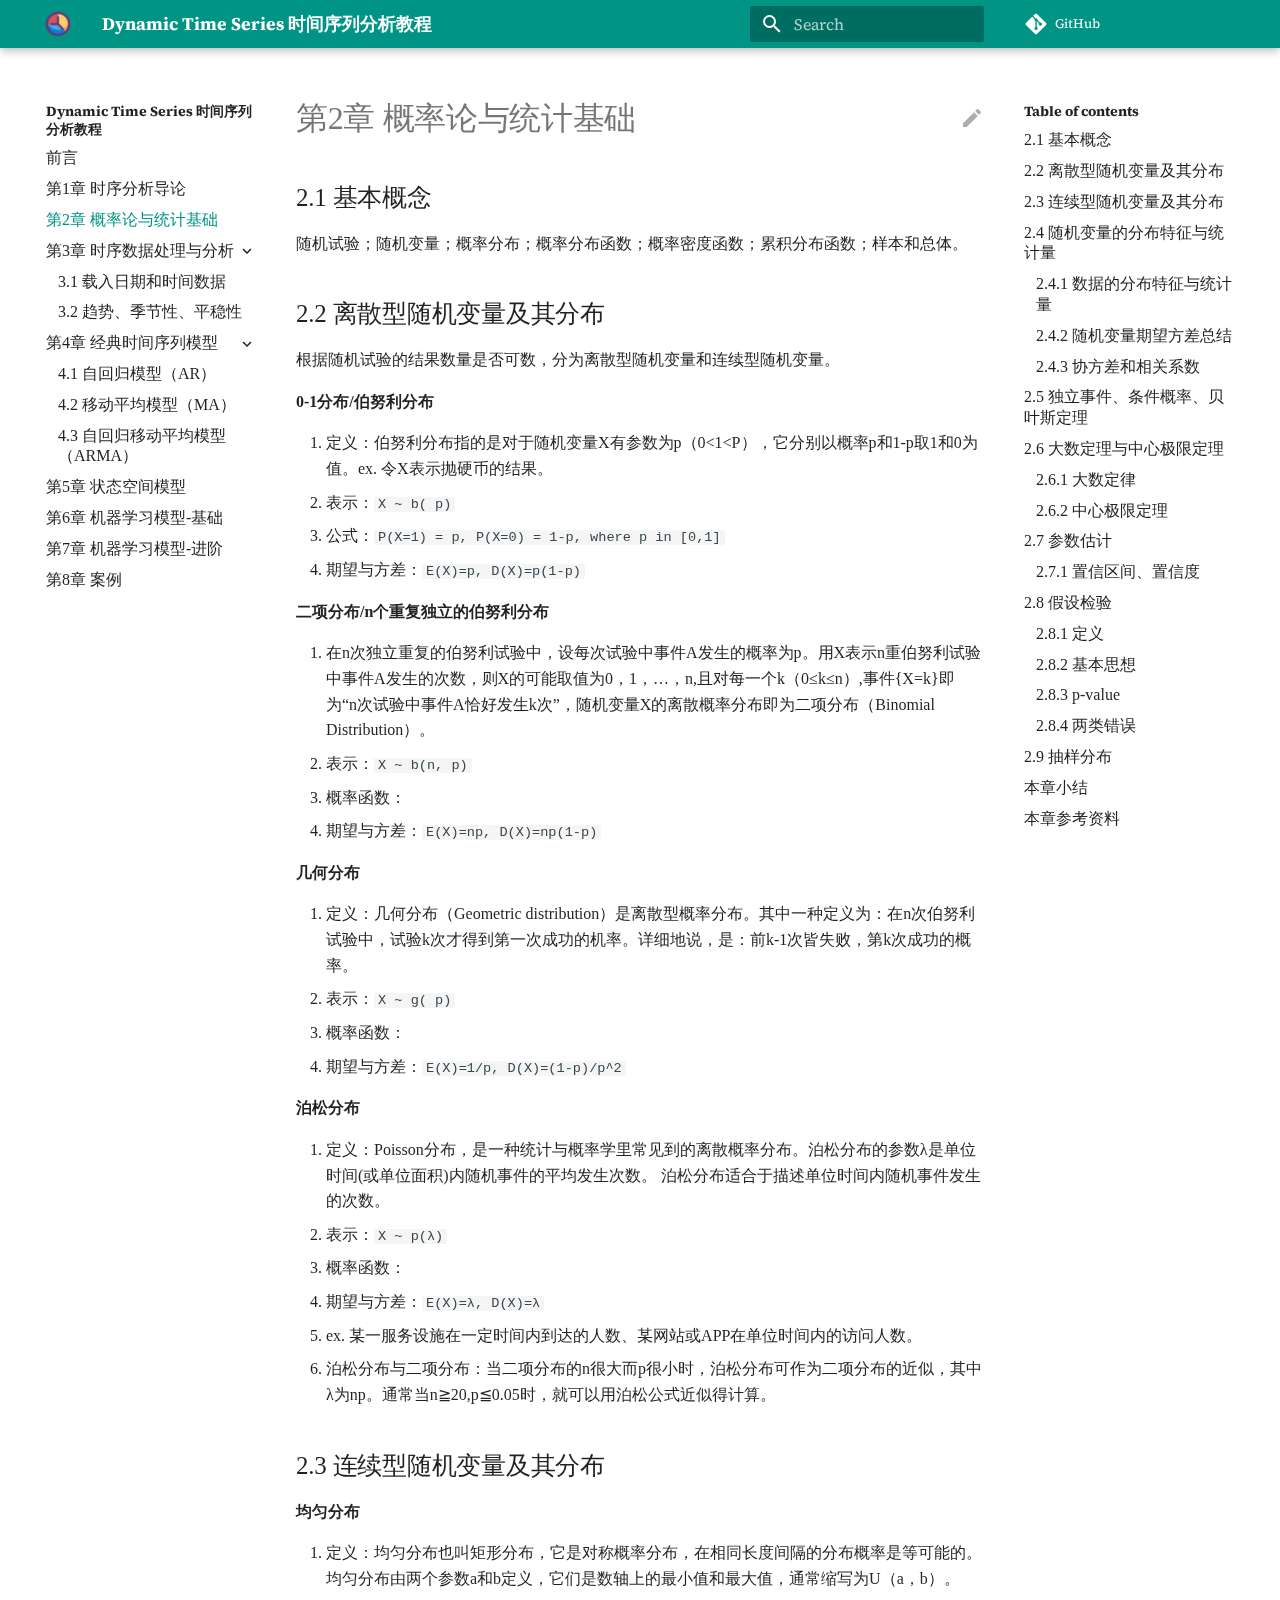
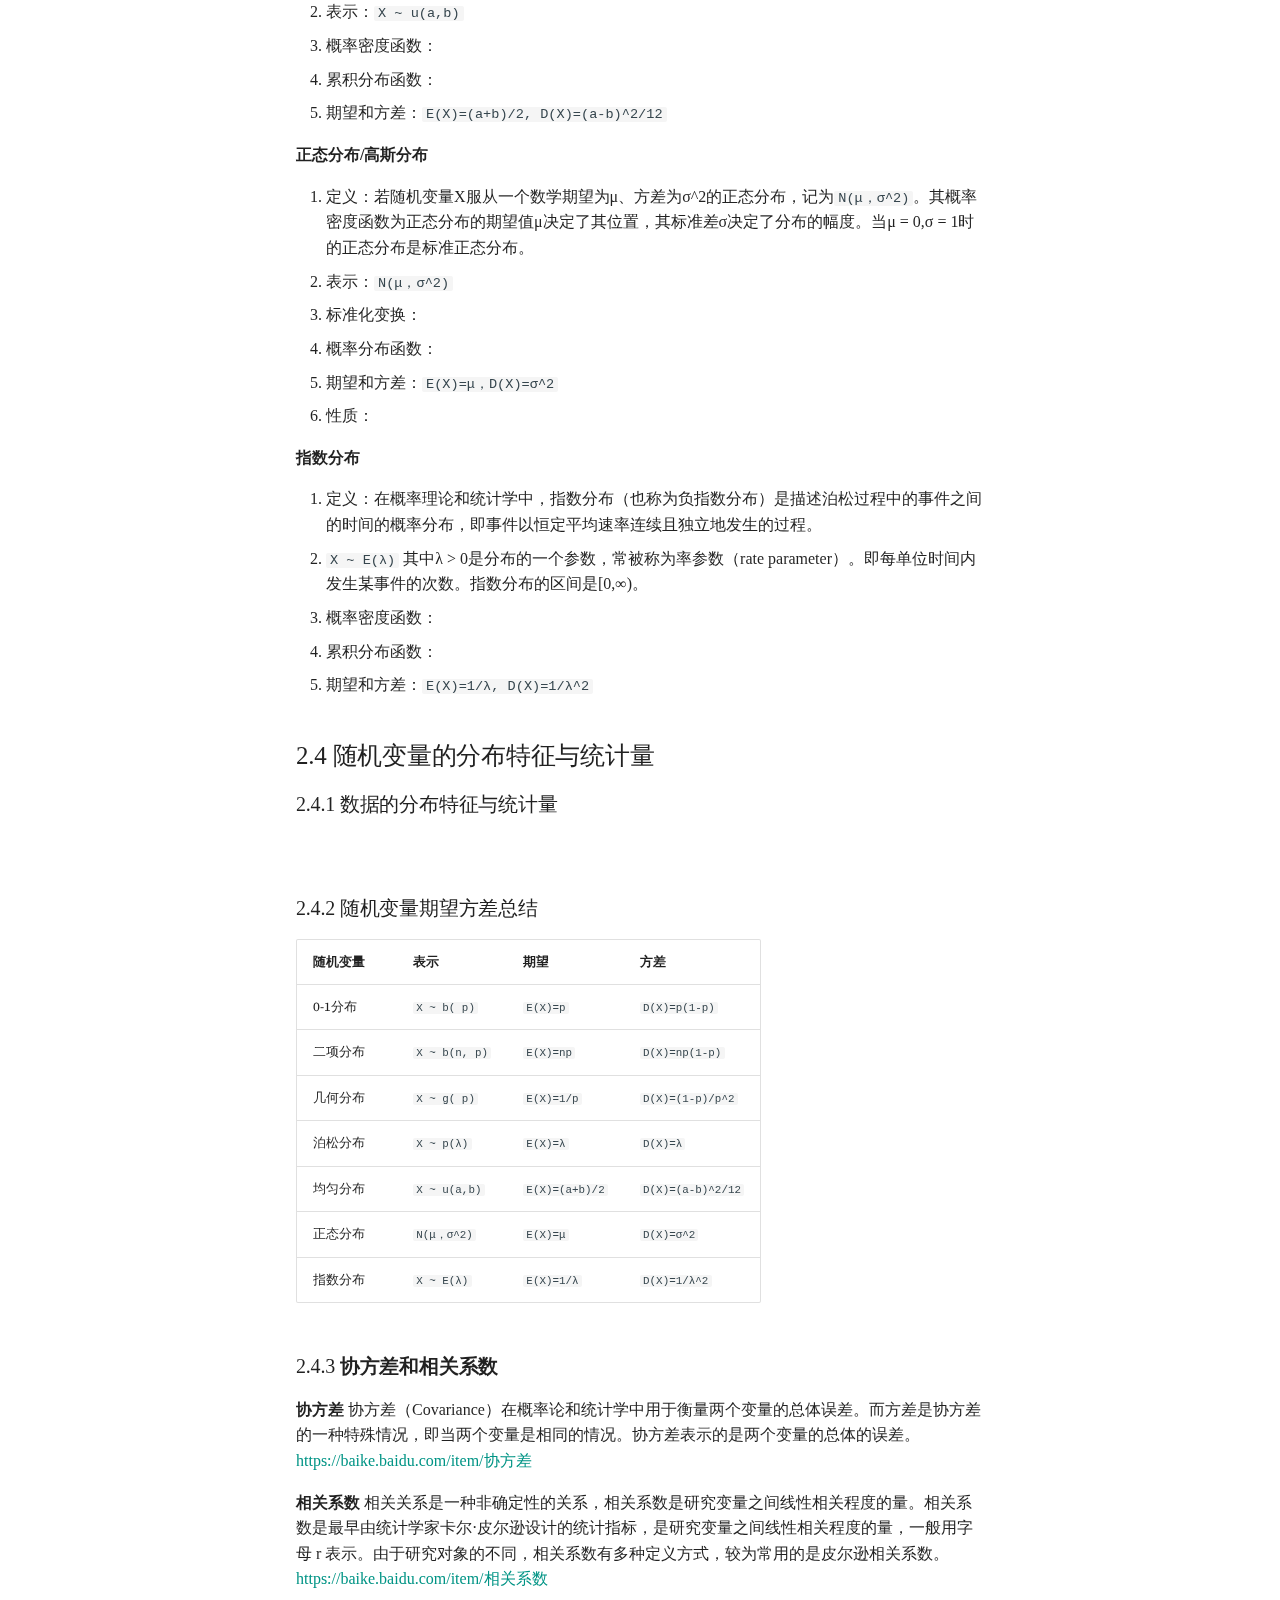
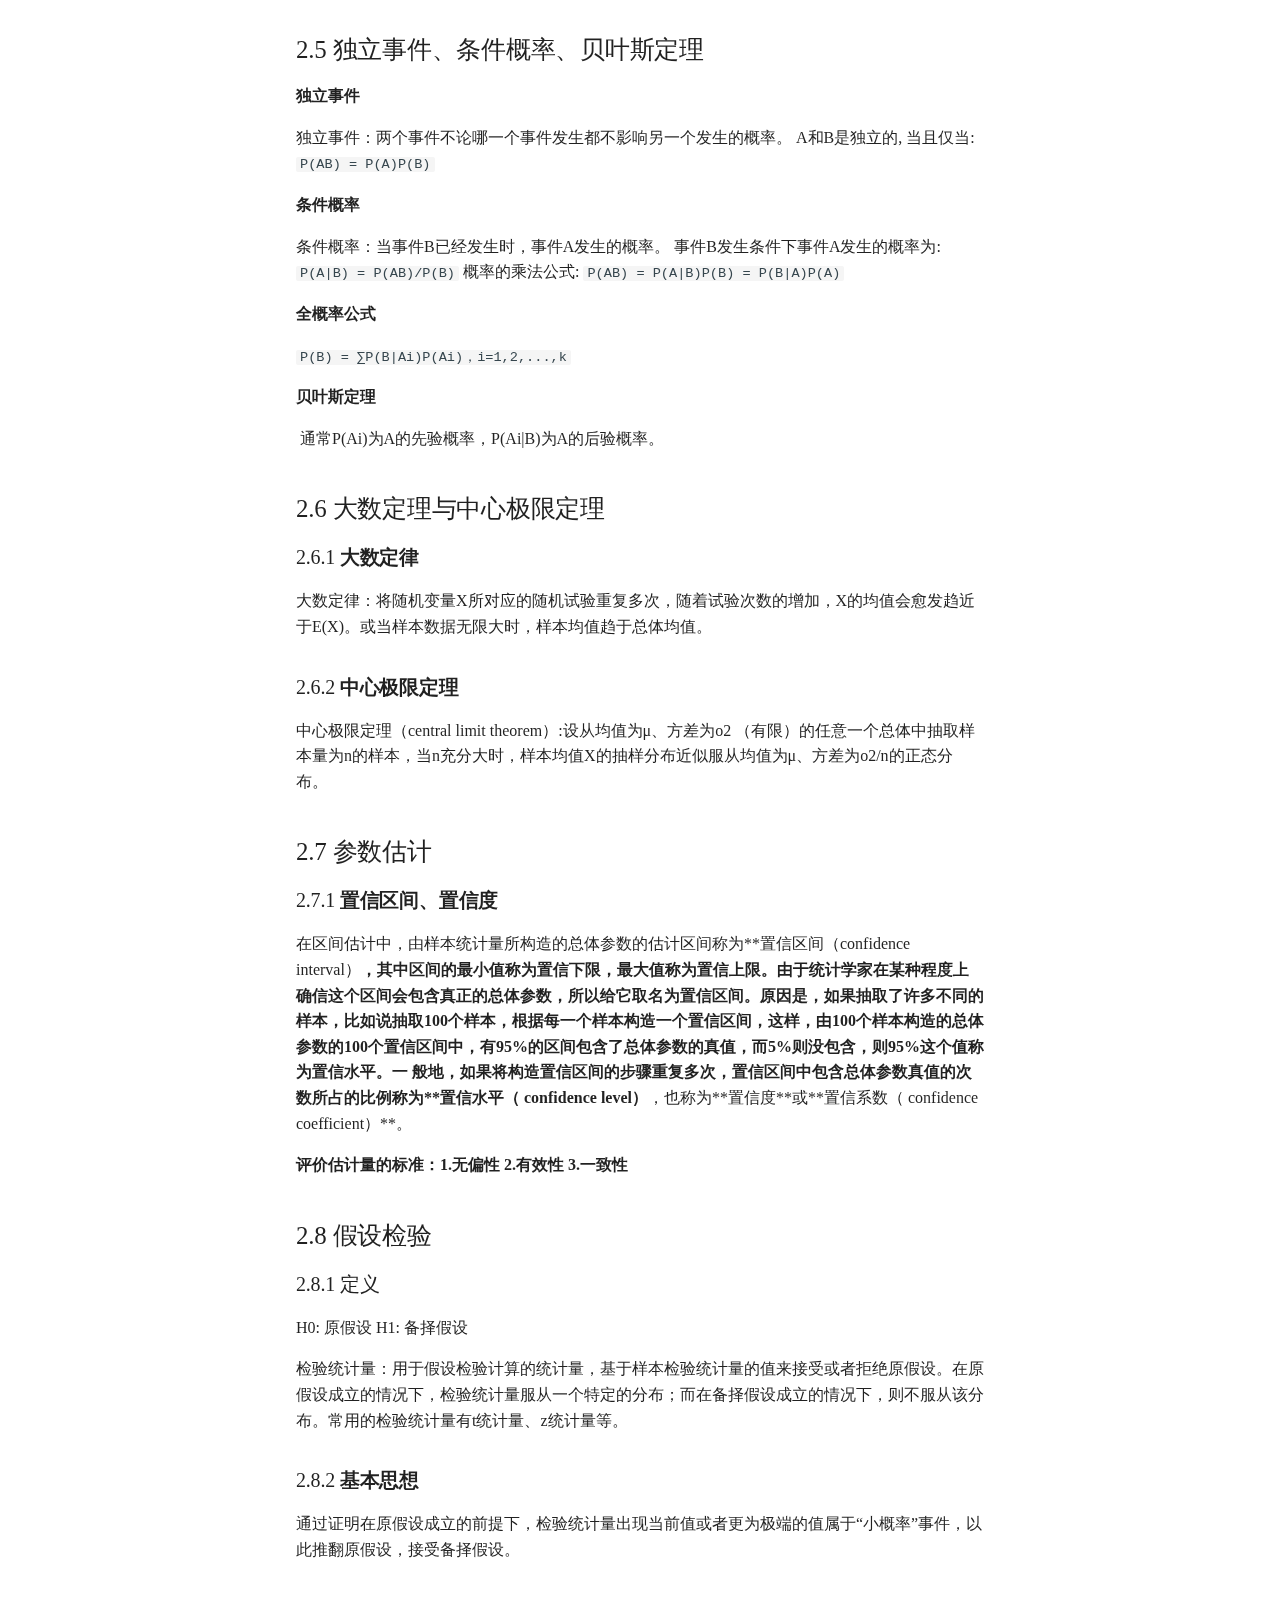
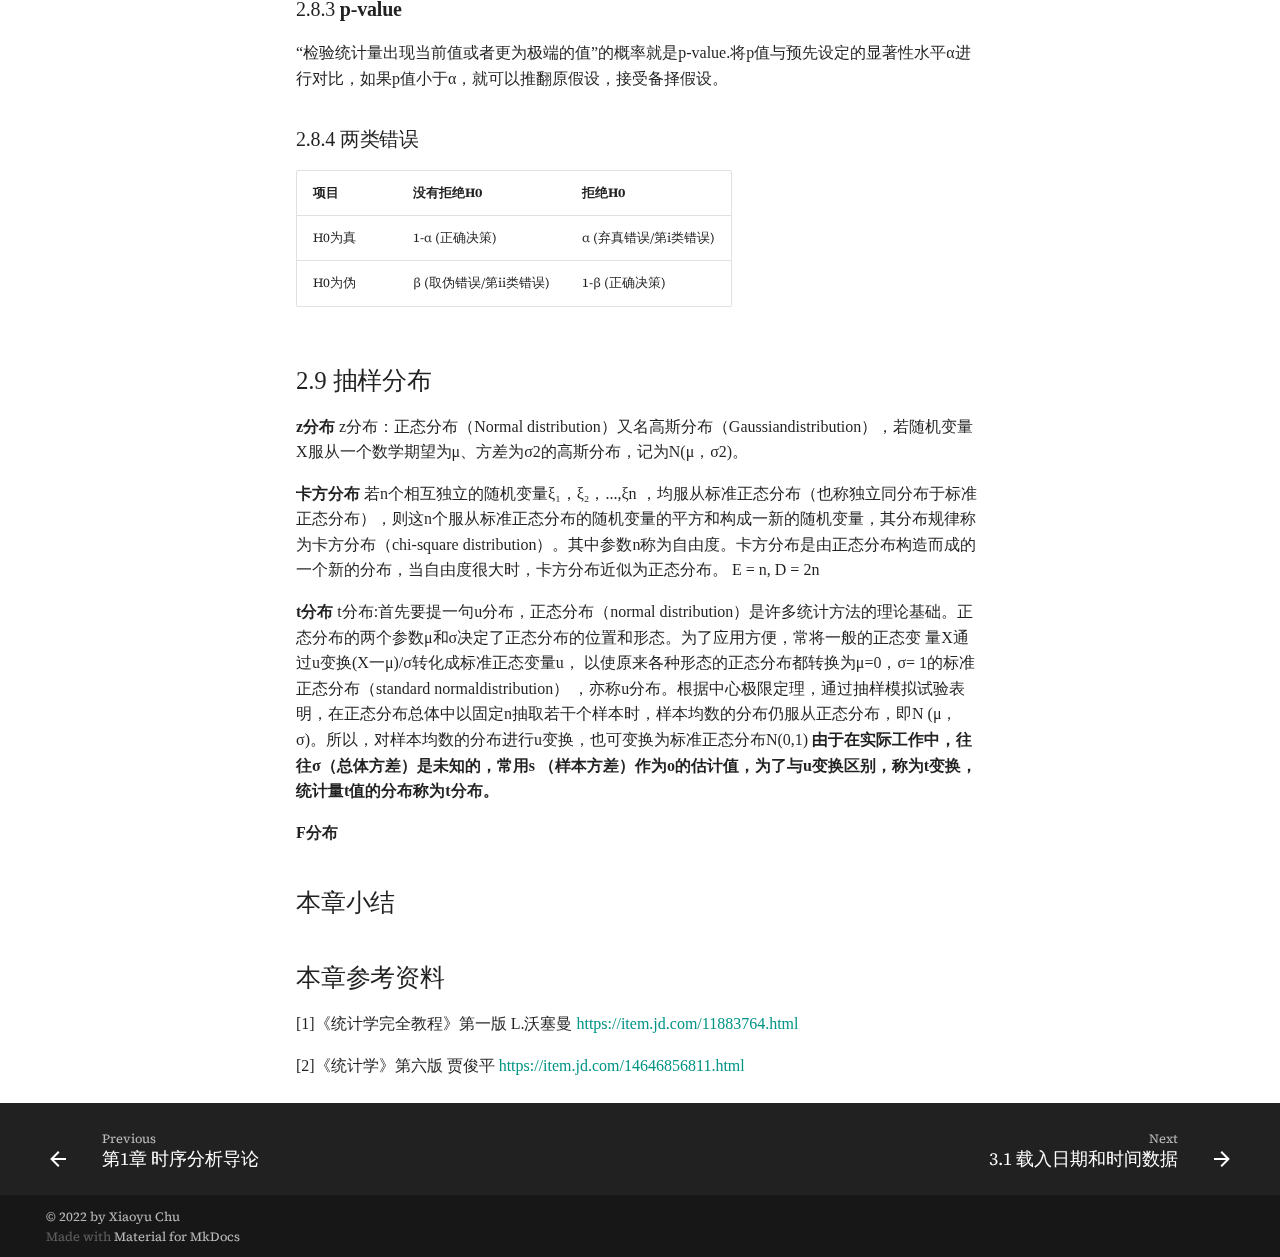
==== chap02-statistics/index.html @ 2f988dc5 "Deployed  with MkDocs version: 1.2.3" ====
<!doctype html>
<html lang="en" class="no-js">
  <head>
    
      <meta charset="utf-8">
      <meta name="viewport" content="width=device-width,initial-scale=1">
      
      
      
      <link rel="icon" href="../image/logo.png">
      <meta name="generator" content="mkdocs-1.2.3, mkdocs-material-8.1.6">
    
    
      
        <title>第2章 概率论与统计基础 - Dynamic Time Series 时间序列分析教程</title>
      
    
    
      <link rel="stylesheet" href="../assets/stylesheets/main.cd566b2a.min.css">
      
        
        <link rel="stylesheet" href="../assets/stylesheets/palette.e6a45f82.min.css">
        
          
          
          <meta name="theme-color" content="#009485">
        
      
    
    
    
      
        
        <link rel="preconnect" href="https://fonts.gstatic.com" crossorigin>
        <link rel="stylesheet" href="https://fonts.googleapis.com/css?family=Source+Serif+Pro:300,400,400i,700%7C&display=fallback">
        <style>:root{--md-text-font:"Source Serif Pro";--md-code-font:""}</style>
      
    
    
      <link rel="stylesheet" href="../css/extra.css">
    
    <script>__md_scope=new URL("..",location),__md_get=(e,_=localStorage,t=__md_scope)=>JSON.parse(_.getItem(t.pathname+"."+e)),__md_set=(e,_,t=localStorage,a=__md_scope)=>{try{t.setItem(a.pathname+"."+e,JSON.stringify(_))}catch(e){}}</script>
    
      

    
    
  </head>
  
  
    
    
    
    
    
    <body dir="ltr" data-md-color-scheme="" data-md-color-primary="teal" data-md-color-accent="teal">
  
    
    
    <input class="md-toggle" data-md-toggle="drawer" type="checkbox" id="__drawer" autocomplete="off">
    <input class="md-toggle" data-md-toggle="search" type="checkbox" id="__search" autocomplete="off">
    <label class="md-overlay" for="__drawer"></label>
    <div data-md-component="skip">
      
        
        <a href="#2" class="md-skip">
          Skip to content
        </a>
      
    </div>
    <div data-md-component="announce">
      
    </div>
    
    
      

<header class="md-header" data-md-component="header">
  <nav class="md-header__inner md-grid" aria-label="Header">
    <a href=".." title="Dynamic Time Series 时间序列分析教程" class="md-header__button md-logo" aria-label="Dynamic Time Series 时间序列分析教程" data-md-component="logo">
      
  <img src="../image/logo.png" alt="logo">

    </a>
    <label class="md-header__button md-icon" for="__drawer">
      <svg xmlns="http://www.w3.org/2000/svg" viewBox="0 0 24 24"><path d="M3 6h18v2H3V6m0 5h18v2H3v-2m0 5h18v2H3v-2z"/></svg>
    </label>
    <div class="md-header__title" data-md-component="header-title">
      <div class="md-header__ellipsis">
        <div class="md-header__topic">
          <span class="md-ellipsis">
            Dynamic Time Series 时间序列分析教程
          </span>
        </div>
        <div class="md-header__topic" data-md-component="header-topic">
          <span class="md-ellipsis">
            
              第2章 概率论与统计基础
            
          </span>
        </div>
      </div>
    </div>
    
    
    
      <label class="md-header__button md-icon" for="__search">
        <svg xmlns="http://www.w3.org/2000/svg" viewBox="0 0 24 24"><path d="M9.5 3A6.5 6.5 0 0 1 16 9.5c0 1.61-.59 3.09-1.56 4.23l.27.27h.79l5 5-1.5 1.5-5-5v-.79l-.27-.27A6.516 6.516 0 0 1 9.5 16 6.5 6.5 0 0 1 3 9.5 6.5 6.5 0 0 1 9.5 3m0 2C7 5 5 7 5 9.5S7 14 9.5 14 14 12 14 9.5 12 5 9.5 5z"/></svg>
      </label>
      <div class="md-search" data-md-component="search" role="dialog">
  <label class="md-search__overlay" for="__search"></label>
  <div class="md-search__inner" role="search">
    <form class="md-search__form" name="search">
      <input type="text" class="md-search__input" name="query" aria-label="Search" placeholder="Search" autocapitalize="off" autocorrect="off" autocomplete="off" spellcheck="false" data-md-component="search-query" required>
      <label class="md-search__icon md-icon" for="__search">
        <svg xmlns="http://www.w3.org/2000/svg" viewBox="0 0 24 24"><path d="M9.5 3A6.5 6.5 0 0 1 16 9.5c0 1.61-.59 3.09-1.56 4.23l.27.27h.79l5 5-1.5 1.5-5-5v-.79l-.27-.27A6.516 6.516 0 0 1 9.5 16 6.5 6.5 0 0 1 3 9.5 6.5 6.5 0 0 1 9.5 3m0 2C7 5 5 7 5 9.5S7 14 9.5 14 14 12 14 9.5 12 5 9.5 5z"/></svg>
        <svg xmlns="http://www.w3.org/2000/svg" viewBox="0 0 24 24"><path d="M20 11v2H8l5.5 5.5-1.42 1.42L4.16 12l7.92-7.92L13.5 5.5 8 11h12z"/></svg>
      </label>
      <nav class="md-search__options" aria-label="Search">
        
        <button type="reset" class="md-search__icon md-icon" aria-label="Clear" tabindex="-1">
          <svg xmlns="http://www.w3.org/2000/svg" viewBox="0 0 24 24"><path d="M19 6.41 17.59 5 12 10.59 6.41 5 5 6.41 10.59 12 5 17.59 6.41 19 12 13.41 17.59 19 19 17.59 13.41 12 19 6.41z"/></svg>
        </button>
      </nav>
      
    </form>
    <div class="md-search__output">
      <div class="md-search__scrollwrap" data-md-scrollfix>
        <div class="md-search-result" data-md-component="search-result">
          <div class="md-search-result__meta">
            Initializing search
          </div>
          <ol class="md-search-result__list"></ol>
        </div>
      </div>
    </div>
  </div>
</div>
    
    
      <div class="md-header__source">
        <a href="https://github.com/chuxiaoyu/dynamic-time-series/" title="Go to repository" class="md-source" data-md-component="source">
  <div class="md-source__icon md-icon">
    
    <svg xmlns="http://www.w3.org/2000/svg" viewBox="0 0 448 512"><path d="M439.55 236.05 244 40.45a28.87 28.87 0 0 0-40.81 0l-40.66 40.63 51.52 51.52c27.06-9.14 52.68 16.77 43.39 43.68l49.66 49.66c34.23-11.8 61.18 31 35.47 56.69-26.49 26.49-70.21-2.87-56-37.34L240.22 199v121.85c25.3 12.54 22.26 41.85 9.08 55a34.34 34.34 0 0 1-48.55 0c-17.57-17.6-11.07-46.91 11.25-56v-123c-20.8-8.51-24.6-30.74-18.64-45L142.57 101 8.45 235.14a28.86 28.86 0 0 0 0 40.81l195.61 195.6a28.86 28.86 0 0 0 40.8 0l194.69-194.69a28.86 28.86 0 0 0 0-40.81z"/></svg>
  </div>
  <div class="md-source__repository">
    GitHub
  </div>
</a>
      </div>
    
  </nav>
  
</header>
    
    <div class="md-container" data-md-component="container">
      
      
        
          
        
      
      <main class="md-main" data-md-component="main">
        <div class="md-main__inner md-grid">
          
            
              
              <div class="md-sidebar md-sidebar--primary" data-md-component="sidebar" data-md-type="navigation" >
                <div class="md-sidebar__scrollwrap">
                  <div class="md-sidebar__inner">
                    


<nav class="md-nav md-nav--primary" aria-label="Navigation" data-md-level="0">
  <label class="md-nav__title" for="__drawer">
    <a href=".." title="Dynamic Time Series 时间序列分析教程" class="md-nav__button md-logo" aria-label="Dynamic Time Series 时间序列分析教程" data-md-component="logo">
      
  <img src="../image/logo.png" alt="logo">

    </a>
    Dynamic Time Series 时间序列分析教程
  </label>
  
    <div class="md-nav__source">
      <a href="https://github.com/chuxiaoyu/dynamic-time-series/" title="Go to repository" class="md-source" data-md-component="source">
  <div class="md-source__icon md-icon">
    
    <svg xmlns="http://www.w3.org/2000/svg" viewBox="0 0 448 512"><path d="M439.55 236.05 244 40.45a28.87 28.87 0 0 0-40.81 0l-40.66 40.63 51.52 51.52c27.06-9.14 52.68 16.77 43.39 43.68l49.66 49.66c34.23-11.8 61.18 31 35.47 56.69-26.49 26.49-70.21-2.87-56-37.34L240.22 199v121.85c25.3 12.54 22.26 41.85 9.08 55a34.34 34.34 0 0 1-48.55 0c-17.57-17.6-11.07-46.91 11.25-56v-123c-20.8-8.51-24.6-30.74-18.64-45L142.57 101 8.45 235.14a28.86 28.86 0 0 0 0 40.81l195.61 195.6a28.86 28.86 0 0 0 40.8 0l194.69-194.69a28.86 28.86 0 0 0 0-40.81z"/></svg>
  </div>
  <div class="md-source__repository">
    GitHub
  </div>
</a>
    </div>
  
  <ul class="md-nav__list" data-md-scrollfix>
    
      
      
      

  
  
  
    <li class="md-nav__item">
      <a href=".." class="md-nav__link">
        前言
      </a>
    </li>
  

    
      
      
      

  
  
  
    <li class="md-nav__item">
      <a href="../chap01-introduction/" class="md-nav__link">
        第1章 时序分析导论
      </a>
    </li>
  

    
      
      
      

  
  
    
  
  
    <li class="md-nav__item md-nav__item--active">
      
      <input class="md-nav__toggle md-toggle" data-md-toggle="toc" type="checkbox" id="__toc">
      
      
        
      
      
        <label class="md-nav__link md-nav__link--active" for="__toc">
          第2章 概率论与统计基础
          <span class="md-nav__icon md-icon"></span>
        </label>
      
      <a href="./" class="md-nav__link md-nav__link--active">
        第2章 概率论与统计基础
      </a>
      
        

<nav class="md-nav md-nav--secondary" aria-label="Table of contents">
  
  
  
    
  
  
    <label class="md-nav__title" for="__toc">
      <span class="md-nav__icon md-icon"></span>
      Table of contents
    </label>
    <ul class="md-nav__list" data-md-component="toc" data-md-scrollfix>
      
        <li class="md-nav__item">
  <a href="#21" class="md-nav__link">
    2.1 基本概念
  </a>
  
</li>
      
        <li class="md-nav__item">
  <a href="#22" class="md-nav__link">
    2.2 离散型随机变量及其分布
  </a>
  
</li>
      
        <li class="md-nav__item">
  <a href="#23" class="md-nav__link">
    2.3 连续型随机变量及其分布
  </a>
  
</li>
      
        <li class="md-nav__item">
  <a href="#24" class="md-nav__link">
    2.4 随机变量的分布特征与统计量
  </a>
  
    <nav class="md-nav" aria-label="2.4 随机变量的分布特征与统计量">
      <ul class="md-nav__list">
        
          <li class="md-nav__item">
  <a href="#241" class="md-nav__link">
    2.4.1 数据的分布特征与统计量
  </a>
  
</li>
        
          <li class="md-nav__item">
  <a href="#242" class="md-nav__link">
    2.4.2 随机变量期望方差总结
  </a>
  
</li>
        
          <li class="md-nav__item">
  <a href="#243" class="md-nav__link">
    2.4.3 协方差和相关系数
  </a>
  
</li>
        
      </ul>
    </nav>
  
</li>
      
        <li class="md-nav__item">
  <a href="#25" class="md-nav__link">
    2.5 独立事件、条件概率、贝叶斯定理
  </a>
  
</li>
      
        <li class="md-nav__item">
  <a href="#26" class="md-nav__link">
    2.6 大数定理与中心极限定理
  </a>
  
    <nav class="md-nav" aria-label="2.6 大数定理与中心极限定理">
      <ul class="md-nav__list">
        
          <li class="md-nav__item">
  <a href="#261" class="md-nav__link">
    2.6.1 大数定律
  </a>
  
</li>
        
          <li class="md-nav__item">
  <a href="#262" class="md-nav__link">
    2.6.2 中心极限定理
  </a>
  
</li>
        
      </ul>
    </nav>
  
</li>
      
        <li class="md-nav__item">
  <a href="#27" class="md-nav__link">
    2.7 参数估计
  </a>
  
    <nav class="md-nav" aria-label="2.7 参数估计">
      <ul class="md-nav__list">
        
          <li class="md-nav__item">
  <a href="#271" class="md-nav__link">
    2.7.1 置信区间、置信度
  </a>
  
</li>
        
      </ul>
    </nav>
  
</li>
      
        <li class="md-nav__item">
  <a href="#28" class="md-nav__link">
    2.8 假设检验
  </a>
  
    <nav class="md-nav" aria-label="2.8 假设检验">
      <ul class="md-nav__list">
        
          <li class="md-nav__item">
  <a href="#281" class="md-nav__link">
    2.8.1 定义
  </a>
  
</li>
        
          <li class="md-nav__item">
  <a href="#282" class="md-nav__link">
    2.8.2 基本思想
  </a>
  
</li>
        
          <li class="md-nav__item">
  <a href="#283-p-value" class="md-nav__link">
    2.8.3 p-value
  </a>
  
</li>
        
          <li class="md-nav__item">
  <a href="#284" class="md-nav__link">
    2.8.4 两类错误
  </a>
  
</li>
        
      </ul>
    </nav>
  
</li>
      
        <li class="md-nav__item">
  <a href="#29" class="md-nav__link">
    2.9 抽样分布
  </a>
  
</li>
      
        <li class="md-nav__item">
  <a href="#_1" class="md-nav__link">
    本章小结
  </a>
  
</li>
      
        <li class="md-nav__item">
  <a href="#_2" class="md-nav__link">
    本章参考资料
  </a>
  
</li>
      
    </ul>
  
</nav>
      
    </li>
  

    
      
      
      

  
  
  
    
    <li class="md-nav__item md-nav__item--nested">
      
      
        <input class="md-nav__toggle md-toggle" data-md-toggle="__nav_4" data-md-state="indeterminate" type="checkbox" id="__nav_4" checked>
      
      
      
      
        <label class="md-nav__link" for="__nav_4">
          第3章 时序数据处理与分析
          <span class="md-nav__icon md-icon"></span>
        </label>
      
      <nav class="md-nav" aria-label="第3章 时序数据处理与分析" data-md-level="1">
        <label class="md-nav__title" for="__nav_4">
          <span class="md-nav__icon md-icon"></span>
          第3章 时序数据处理与分析
        </label>
        <ul class="md-nav__list" data-md-scrollfix>
          
            
              
  
  
  
    <li class="md-nav__item">
      <a href="../chap03-import-data/" class="md-nav__link">
        3.1 载入日期和时间数据
      </a>
    </li>
  

            
          
            
              
  
  
  
    <li class="md-nav__item">
      <a href="../chap03-feature/" class="md-nav__link">
        3.2 趋势、季节性、平稳性
      </a>
    </li>
  

            
          
        </ul>
      </nav>
    </li>
  

    
      
      
      

  
  
  
    
    <li class="md-nav__item md-nav__item--nested">
      
      
        <input class="md-nav__toggle md-toggle" data-md-toggle="__nav_5" data-md-state="indeterminate" type="checkbox" id="__nav_5" checked>
      
      
      
      
        <label class="md-nav__link" for="__nav_5">
          第4章 经典时间序列模型
          <span class="md-nav__icon md-icon"></span>
        </label>
      
      <nav class="md-nav" aria-label="第4章 经典时间序列模型" data-md-level="1">
        <label class="md-nav__title" for="__nav_5">
          <span class="md-nav__icon md-icon"></span>
          第4章 经典时间序列模型
        </label>
        <ul class="md-nav__list" data-md-scrollfix>
          
            
              
  
  
  
    <li class="md-nav__item">
      <a href="../chap04-AR.md" class="md-nav__link">
        4.1 自回归模型（AR）
      </a>
    </li>
  

            
          
            
              
  
  
  
    <li class="md-nav__item">
      <a href="../chap04-MA.md" class="md-nav__link">
        4.2 移动平均模型（MA）
      </a>
    </li>
  

            
          
            
              
  
  
  
    <li class="md-nav__item">
      <a href="../chap04-ARMA.md" class="md-nav__link">
        4.3 自回归移动平均模型 （ARMA）
      </a>
    </li>
  

            
          
        </ul>
      </nav>
    </li>
  

    
      
      
      

  
  
  
    <li class="md-nav__item">
      <a href="../chap05-todo.md" class="md-nav__link">
        第5章 状态空间模型
      </a>
    </li>
  

    
      
      
      

  
  
  
    <li class="md-nav__item">
      <a href="../chap06-todo.md" class="md-nav__link">
        第6章 机器学习模型-基础
      </a>
    </li>
  

    
      
      
      

  
  
  
    <li class="md-nav__item">
      <a href="../chap06-todo.md" class="md-nav__link">
        第7章 机器学习模型-进阶
      </a>
    </li>
  

    
      
      
      

  
  
  
    <li class="md-nav__item">
      <a href="../chap06-todo.md" class="md-nav__link">
        第8章 案例
      </a>
    </li>
  

    
  </ul>
</nav>
                  </div>
                </div>
              </div>
            
            
              
              <div class="md-sidebar md-sidebar--secondary" data-md-component="sidebar" data-md-type="toc" >
                <div class="md-sidebar__scrollwrap">
                  <div class="md-sidebar__inner">
                    

<nav class="md-nav md-nav--secondary" aria-label="Table of contents">
  
  
  
    
  
  
    <label class="md-nav__title" for="__toc">
      <span class="md-nav__icon md-icon"></span>
      Table of contents
    </label>
    <ul class="md-nav__list" data-md-component="toc" data-md-scrollfix>
      
        <li class="md-nav__item">
  <a href="#21" class="md-nav__link">
    2.1 基本概念
  </a>
  
</li>
      
        <li class="md-nav__item">
  <a href="#22" class="md-nav__link">
    2.2 离散型随机变量及其分布
  </a>
  
</li>
      
        <li class="md-nav__item">
  <a href="#23" class="md-nav__link">
    2.3 连续型随机变量及其分布
  </a>
  
</li>
      
        <li class="md-nav__item">
  <a href="#24" class="md-nav__link">
    2.4 随机变量的分布特征与统计量
  </a>
  
    <nav class="md-nav" aria-label="2.4 随机变量的分布特征与统计量">
      <ul class="md-nav__list">
        
          <li class="md-nav__item">
  <a href="#241" class="md-nav__link">
    2.4.1 数据的分布特征与统计量
  </a>
  
</li>
        
          <li class="md-nav__item">
  <a href="#242" class="md-nav__link">
    2.4.2 随机变量期望方差总结
  </a>
  
</li>
        
          <li class="md-nav__item">
  <a href="#243" class="md-nav__link">
    2.4.3 协方差和相关系数
  </a>
  
</li>
        
      </ul>
    </nav>
  
</li>
      
        <li class="md-nav__item">
  <a href="#25" class="md-nav__link">
    2.5 独立事件、条件概率、贝叶斯定理
  </a>
  
</li>
      
        <li class="md-nav__item">
  <a href="#26" class="md-nav__link">
    2.6 大数定理与中心极限定理
  </a>
  
    <nav class="md-nav" aria-label="2.6 大数定理与中心极限定理">
      <ul class="md-nav__list">
        
          <li class="md-nav__item">
  <a href="#261" class="md-nav__link">
    2.6.1 大数定律
  </a>
  
</li>
        
          <li class="md-nav__item">
  <a href="#262" class="md-nav__link">
    2.6.2 中心极限定理
  </a>
  
</li>
        
      </ul>
    </nav>
  
</li>
      
        <li class="md-nav__item">
  <a href="#27" class="md-nav__link">
    2.7 参数估计
  </a>
  
    <nav class="md-nav" aria-label="2.7 参数估计">
      <ul class="md-nav__list">
        
          <li class="md-nav__item">
  <a href="#271" class="md-nav__link">
    2.7.1 置信区间、置信度
  </a>
  
</li>
        
      </ul>
    </nav>
  
</li>
      
        <li class="md-nav__item">
  <a href="#28" class="md-nav__link">
    2.8 假设检验
  </a>
  
    <nav class="md-nav" aria-label="2.8 假设检验">
      <ul class="md-nav__list">
        
          <li class="md-nav__item">
  <a href="#281" class="md-nav__link">
    2.8.1 定义
  </a>
  
</li>
        
          <li class="md-nav__item">
  <a href="#282" class="md-nav__link">
    2.8.2 基本思想
  </a>
  
</li>
        
          <li class="md-nav__item">
  <a href="#283-p-value" class="md-nav__link">
    2.8.3 p-value
  </a>
  
</li>
        
          <li class="md-nav__item">
  <a href="#284" class="md-nav__link">
    2.8.4 两类错误
  </a>
  
</li>
        
      </ul>
    </nav>
  
</li>
      
        <li class="md-nav__item">
  <a href="#29" class="md-nav__link">
    2.9 抽样分布
  </a>
  
</li>
      
        <li class="md-nav__item">
  <a href="#_1" class="md-nav__link">
    本章小结
  </a>
  
</li>
      
        <li class="md-nav__item">
  <a href="#_2" class="md-nav__link">
    本章参考资料
  </a>
  
</li>
      
    </ul>
  
</nav>
                  </div>
                </div>
              </div>
            
          
          <div class="md-content" data-md-component="content">
            <article class="md-content__inner md-typeset">
              
                
<a href="https://github.com/chuxiaoyu/dynamic-time-series/edit/master/docs/chap02-statistics.md" title="Edit this page" class="md-content__button md-icon">
  <svg xmlns="http://www.w3.org/2000/svg" viewBox="0 0 24 24"><path d="M20.71 7.04c.39-.39.39-1.04 0-1.41l-2.34-2.34c-.37-.39-1.02-.39-1.41 0l-1.84 1.83 3.75 3.75M3 17.25V21h3.75L17.81 9.93l-3.75-3.75L3 17.25z"/></svg>
</a>


<h1 id="2">第2章 概率论与统计基础<a class="headerlink" href="#2" title="Permanent link">&para;</a></h1>
<h2 id="21">2.1 基本概念<a class="headerlink" href="#21" title="Permanent link">&para;</a></h2>
<p>随机试验；随机变量；概率分布；概率分布函数；概率密度函数；累积分布函数；样本和总体。</p>
<h2 id="22">2.2 离散型随机变量及其分布<a class="headerlink" href="#22" title="Permanent link">&para;</a></h2>
<p>根据随机试验的结果数量是否可数，分为离散型随机变量和连续型随机变量。</p>
<p><strong>0-1分布/伯努利分布</strong></p>
<ol>
<li>定义：伯努利分布指的是对于随机变量X有参数为p（0&lt;1&lt;P），它分别以概率p和1-p取1和0为值。ex. 令X表示抛硬币的结果。</li>
<li>表示：<code>X ~ b( p)</code></li>
<li>公式：<code>P(X=1) = p, P(X=0) = 1-p, where p in [0,1]</code></li>
<li>期望与方差：<code>E(X)=p, D(X)=p(1-p)</code></li>
</ol>
<p><strong>二项分布/n个重复独立的伯努利分布</strong></p>
<ol>
<li>在n次独立重复的伯努利试验中，设每次试验中事件A发生的概率为p。用X表示n重伯努利试验中事件A发生的次数，则X的可能取值为0，1，…，n,且对每一个k（0≤k≤n）,事件{X=k}即为“n次试验中事件A恰好发生k次”，随机变量X的离散概率分布即为二项分布（Binomial Distribution）。</li>
<li>表示：<code>X ~ b(n, p)</code></li>
<li>概率函数：<img src="../../../archive/img/bi.jpg" alt="" width="250"></li>
<li>期望与方差：<code>E(X)=np, D(X)=np(1-p)</code></li>
</ol>
<p><strong>几何分布</strong></p>
<ol>
<li>定义：几何分布（Geometric distribution）是离散型概率分布。其中一种定义为：在n次伯努利试验中，试验k次才得到第一次成功的机率。详细地说，是：前k-1次皆失败，第k次成功的概率。</li>
<li>表示：<code>X ~ g( p)</code></li>
<li>概率函数：<img src="../../../archive/img/ge.jpg" alt="" width="300"></li>
<li>期望与方差：<code>E(X)=1/p, D(X)=(1-p)/p^2</code></li>
</ol>
<p><strong>泊松分布</strong></p>
<ol>
<li>定义：Poisson分布，是一种统计与概率学里常见到的离散概率分布。泊松分布的参数λ是单位时间(或单位面积)内随机事件的平均发生次数。 泊松分布适合于描述单位时间内随机事件发生的次数。</li>
<li>表示：<code>X ~ p(λ)</code></li>
<li>概率函数：<img src="../../../archive/img/po.jpg" alt="" width="300"></li>
<li>期望与方差：<code>E(X)=λ, D(X)=λ</code></li>
<li>ex. 某一服务设施在一定时间内到达的人数、某网站或APP在单位时间内的访问人数。</li>
<li>泊松分布与二项分布：当二项分布的n很大而p很小时，泊松分布可作为二项分布的近似，其中λ为np。通常当n≧20,p≦0.05时，就可以用泊松公式近似得计算。</li>
</ol>
<h2 id="23">2.3 连续型随机变量及其分布<a class="headerlink" href="#23" title="Permanent link">&para;</a></h2>
<p><strong>均匀分布</strong></p>
<ol>
<li>定义：均匀分布也叫矩形分布，它是对称概率分布，在相同长度间隔的分布概率是等可能的。 均匀分布由两个参数a和b定义，它们是数轴上的最小值和最大值，通常缩写为U（a，b）。</li>
<li>表示：<code>X ~ u(a,b)</code></li>
<li>概率密度函数：<img src="../../../archive/img/uni.jpg" alt="" width="250"></li>
<li>累积分布函数：<img src="../../../archive/img/uni2.jpg" alt="" width="250"></li>
<li>期望和方差：<code>E(X)=(a+b)/2, D(X)=(a-b)^2/12</code></li>
</ol>
<p><strong>正态分布/高斯分布</strong></p>
<ol>
<li>定义：若随机变量X服从一个数学期望为μ、方差为σ^2的正态分布，记为<code>N(μ，σ^2)</code>。其概率密度函数为正态分布的期望值μ决定了其位置，其标准差σ决定了分布的幅度。当μ = 0,σ = 1时的正态分布是标准正态分布。</li>
<li>表示：<code>N(μ，σ^2)</code></li>
<li>标准化变换：<img src="../../../archive/img/normal.jpg" alt="" width="350"></li>
<li>概率分布函数：<img src="../../../archive/img/normal2.jpg" alt="" width="300"></li>
<li>期望和方差：<code>E(X)=μ，D(X)=σ^2</code></li>
<li>性质：<img src="../../../archive/img/normal3.jpg" alt="" width="800"></li>
</ol>
<p><strong>指数分布</strong></p>
<ol>
<li>定义：在概率理论和统计学中，指数分布（也称为负指数分布）是描述泊松过程中的事件之间的时间的概率分布，即事件以恒定平均速率连续且独立地发生的过程。</li>
<li><code>X ~ E(λ)</code> 其中λ &gt; 0是分布的一个参数，常被称为率参数（rate parameter）。即每单位时间内发生某事件的次数。指数分布的区间是[0,∞)。</li>
<li>概率密度函数：<img src="../../../archive/img/e.jpeg" alt="" width="200"></li>
<li>累积分布函数：<img src="../../../archive/img/e2.png" alt="" width="250"></li>
<li>期望和方差：<code>E(X)=1/λ, D(X)=1/λ^2</code></li>
</ol>
<h2 id="24">2.4 随机变量的分布特征与统计量<a class="headerlink" href="#24" title="Permanent link">&para;</a></h2>
<h3 id="241">2.4.1 数据的分布特征与统计量<a class="headerlink" href="#241" title="Permanent link">&para;</a></h3>
<p><img src="../../../archive/img/feature.jpg" alt="" width="500"></p>
<h3 id="242">2.4.2 随机变量期望方差总结<a class="headerlink" href="#242" title="Permanent link">&para;</a></h3>
<table>
<thead>
<tr>
<th>随机变量</th>
<th>表示</th>
<th>期望</th>
<th>方差</th>
</tr>
</thead>
<tbody>
<tr>
<td>0-1分布</td>
<td><code>X ~ b( p)</code></td>
<td><code>E(X)=p</code></td>
<td><code>D(X)=p(1-p)</code></td>
</tr>
<tr>
<td>二项分布</td>
<td><code>X ~ b(n, p)</code></td>
<td><code>E(X)=np</code></td>
<td><code>D(X)=np(1-p)</code></td>
</tr>
<tr>
<td>几何分布</td>
<td><code>X ~ g( p)</code></td>
<td><code>E(X)=1/p</code></td>
<td><code>D(X)=(1-p)/p^2</code></td>
</tr>
<tr>
<td>泊松分布</td>
<td><code>X ~ p(λ)</code></td>
<td><code>E(X)=λ</code></td>
<td><code>D(X)=λ</code></td>
</tr>
<tr>
<td>均匀分布</td>
<td><code>X ~ u(a,b)</code></td>
<td><code>E(X)=(a+b)/2</code></td>
<td><code>D(X)=(a-b)^2/12</code></td>
</tr>
<tr>
<td>正态分布</td>
<td><code>N(μ，σ^2)</code></td>
<td><code>E(X)=μ</code></td>
<td><code>D(X)=σ^2</code></td>
</tr>
<tr>
<td>指数分布</td>
<td><code>X ~ E(λ)</code></td>
<td><code>E(X)=1/λ</code></td>
<td><code>D(X)=1/λ^2</code></td>
</tr>
</tbody>
</table>
<h3 id="243">2.4.3 <strong>协方差和相关系数</strong><a class="headerlink" href="#243" title="Permanent link">&para;</a></h3>
<p><strong>协方差</strong>
协方差（Covariance）在概率论和统计学中用于衡量两个变量的总体误差。而方差是协方差的一种特殊情况，即当两个变量是相同的情况。协方差表示的是两个变量的总体的误差。
<a href="https://baike.baidu.com/item/%E5%8D%8F%E6%96%B9%E5%B7%AE">https://baike.baidu.com/item/协方差</a></p>
<p><strong>相关系数</strong>
相关关系是一种非确定性的关系，相关系数是研究变量之间线性相关程度的量。相关系数是最早由统计学家卡尔·皮尔逊设计的统计指标，是研究变量之间线性相关程度的量，一般用字母 r 表示。由于研究对象的不同，相关系数有多种定义方式，较为常用的是皮尔逊相关系数。
<a href="https://baike.baidu.com/item/%E7%9B%B8%E5%85%B3%E7%B3%BB%E6%95%B0">https://baike.baidu.com/item/相关系数</a></p>
<h2 id="25">2.5 独立事件、条件概率、贝叶斯定理<a class="headerlink" href="#25" title="Permanent link">&para;</a></h2>
<p><strong>独立事件</strong></p>
<p>独立事件：两个事件不论哪一个事件发生都不影响另一个发生的概率。
A和B是独立的, 当且仅当: <code>P(AB) = P(A)P(B)</code></p>
<p><strong>条件概率</strong></p>
<p>条件概率：当事件B已经发生时，事件A发生的概率。
事件B发生条件下事件A发生的概率为: <code>P(A|B) = P(AB)/P(B)</code>
概率的乘法公式: <code>P(AB) = P(A|B)P(B) = P(B|A)P(A)</code></p>
<p><strong>全概率公式</strong></p>
<p><code>P(B) = ∑P(B|Ai)P(Ai)，i=1,2,...,k</code></p>
<p><strong>贝叶斯定理</strong></p>
<p><img src="../../../archive/img/bys.jpg" alt="" width="300">
通常P(Ai)为A的先验概率，P(Ai|B)为A的后验概率。</p>
<h2 id="26">2.6 大数定理与中心极限定理<a class="headerlink" href="#26" title="Permanent link">&para;</a></h2>
<h3 id="261">2.6.1 <strong>大数定律</strong><a class="headerlink" href="#261" title="Permanent link">&para;</a></h3>
<p>大数定律：将随机变量X所对应的随机试验重复多次，随着试验次数的增加，X的均值会愈发趋近于E(X)。或当样本数据无限大时，样本均值趋于总体均值。</p>
<h3 id="262">2.6.2 <strong>中心极限定理</strong><a class="headerlink" href="#262" title="Permanent link">&para;</a></h3>
<p>中心极限定理（central limit theorem）:设从均值为μ、方差为o2 （有限）的任意一个总体中抽取样本量为n的样本，当n充分大时，样本均值X的抽样分布近似服从均值为μ、方差为o2/n的正态分布。</p>
<h2 id="27">2.7 参数估计<a class="headerlink" href="#27" title="Permanent link">&para;</a></h2>
<h3 id="271">2.7.1 <strong>置信区间、置信度</strong><a class="headerlink" href="#271" title="Permanent link">&para;</a></h3>
<p>在区间估计中，由样本统计量所构造的总体参数的估计区间称为**置信区间（confidence interval）<strong>，其中区间的最小值称为置信下限，最大值称为置信上限。由于统计学家在某种程度上确信这个区间会包含真正的总体参数，所以给它取名为置信区间。原因是，如果抽取了许多不同的样本，比如说抽取100个样本，根据每一个样本构造一个置信区间，这样，由100个样本构造的总体参数的100个置信区间中，有95%的区间包含了总体参数的真值，而5%则没包含，则95%这个值称为置信水平。一 般地，如果将构造置信区间的步骤重复多次，置信区间中包含总体参数真值的次数所占的比例称为**置信水平（ confidence level）</strong>，也称为**置信度**或**置信系数（ confidence coefficient）**。</p>
<p><strong>评价估计量的标准：1.无偏性 2.有效性 3.一致性</strong></p>
<h2 id="28">2.8 假设检验<a class="headerlink" href="#28" title="Permanent link">&para;</a></h2>
<h3 id="281">2.8.1 定义<a class="headerlink" href="#281" title="Permanent link">&para;</a></h3>
<p>H0: 原假设
H1: 备择假设</p>
<p>检验统计量：用于假设检验计算的统计量，基于样本检验统计量的值来接受或者拒绝原假设。在原假设成立的情况下，检验统计量服从一个特定的分布；而在备择假设成立的情况下，则不服从该分布。常用的检验统计量有t统计量、z统计量等。</p>
<h3 id="282">2.8.2 <strong>基本思想</strong><a class="headerlink" href="#282" title="Permanent link">&para;</a></h3>
<p>通过证明在原假设成立的前提下，检验统计量出现当前值或者更为极端的值属于“小概率”事件，以此推翻原假设，接受备择假设。</p>
<h3 id="283-p-value">2.8.3 <strong>p-value</strong><a class="headerlink" href="#283-p-value" title="Permanent link">&para;</a></h3>
<p>“检验统计量出现当前值或者更为极端的值”的概率就是p-value.将p值与预先设定的显著性水平α进行对比，如果p值小于α，就可以推翻原假设，接受备择假设。</p>
<h3 id="284">2.8.4 两类错误<a class="headerlink" href="#284" title="Permanent link">&para;</a></h3>
<table>
<thead>
<tr>
<th>项目</th>
<th>没有拒绝H0</th>
<th>拒绝H0</th>
</tr>
</thead>
<tbody>
<tr>
<td>H0为真</td>
<td>1-α (正确决策)</td>
<td>α (弃真错误/第i类错误)</td>
</tr>
<tr>
<td>H0为伪</td>
<td>β (取伪错误/第ii类错误)</td>
<td>1-β (正确决策)</td>
</tr>
</tbody>
</table>
<h2 id="29">2.9 抽样分布<a class="headerlink" href="#29" title="Permanent link">&para;</a></h2>
<p><strong>z分布</strong>
z分布：正态分布（Normal distribution）又名高斯分布（Gaussiandistribution），若随机变量X服从一个数学期望为μ、方差为σ2的高斯分布，记为N(μ，σ2)。</p>
<p><strong>卡方分布</strong>
若n个相互独立的随机变量ξ₁，ξ₂，...,ξn ，均服从标准正态分布（也称独立同分布于标准正态分布），则这n个服从标准正态分布的随机变量的平方和构成一新的随机变量，其分布规律称为卡方分布（chi-square distribution）。其中参数n称为自由度。卡方分布是由正态分布构造而成的一个新的分布，当自由度很大时，卡方分布近似为正态分布。
E = n, D = 2n</p>
<p><strong>t分布</strong>
t分布:首先要提一句u分布，正态分布（normal distribution）是许多统计方法的理论基础。正态分布的两个参数μ和σ决定了正态分布的位置和形态。为了应用方便，常将一般的正态变 量X通过u变换(X一μ)/σ转化成标准正态变量u， 以使原来各种形态的正态分布都转换为μ=0，σ= 1的标准正态分布（standard normaldistribution） ，亦称u分布。根据中心极限定理，通过抽样模拟试验表明，在正态分布总体中以固定n抽取若干个样本时，样本均数的分布仍服从正态分布，即N (μ， σ)。所以，对样本均数的分布进行u变换，也可变换为标准正态分布N(0,1)
<strong>由于在实际工作中，往往σ（总体方差）是未知的，常用s （样本方差）作为o的估计值，为了与u变换区别，称为t变换，统计量t值的分布称为t分布。</strong></p>
<p><strong>F分布</strong>
<img src="../../../archive/img/F.jpg" alt="" width="700"></p>
<h2 id="_1">本章小结<a class="headerlink" href="#_1" title="Permanent link">&para;</a></h2>
<h2 id="_2">本章参考资料<a class="headerlink" href="#_2" title="Permanent link">&para;</a></h2>
<p>[1]《统计学完全教程》第一版 L.沃塞曼 <a href="https://item.jd.com/11883764.html">https://item.jd.com/11883764.html</a></p>
<p>[2]《统计学》第六版 贾俊平 <a href="https://item.jd.com/14646856811.html">https://item.jd.com/14646856811.html</a></p>

              
            </article>
          </div>
        </div>
        
      </main>
      
        <footer class="md-footer">
  
    <nav class="md-footer__inner md-grid" aria-label="Footer">
      
        
        <a href="../chap01-introduction/" class="md-footer__link md-footer__link--prev" aria-label="Previous: 第1章 时序分析导论" rel="prev">
          <div class="md-footer__button md-icon">
            <svg xmlns="http://www.w3.org/2000/svg" viewBox="0 0 24 24"><path d="M20 11v2H8l5.5 5.5-1.42 1.42L4.16 12l7.92-7.92L13.5 5.5 8 11h12z"/></svg>
          </div>
          <div class="md-footer__title">
            <div class="md-ellipsis">
              <span class="md-footer__direction">
                Previous
              </span>
              第1章 时序分析导论
            </div>
          </div>
        </a>
      
      
        
        <a href="../chap03-import-data/" class="md-footer__link md-footer__link--next" aria-label="Next: 3.1 载入日期和时间数据" rel="next">
          <div class="md-footer__title">
            <div class="md-ellipsis">
              <span class="md-footer__direction">
                Next
              </span>
              3.1 载入日期和时间数据
            </div>
          </div>
          <div class="md-footer__button md-icon">
            <svg xmlns="http://www.w3.org/2000/svg" viewBox="0 0 24 24"><path d="M4 11v2h12l-5.5 5.5 1.42 1.42L19.84 12l-7.92-7.92L10.5 5.5 16 11H4z"/></svg>
          </div>
        </a>
      
    </nav>
  
  <div class="md-footer-meta md-typeset">
    <div class="md-footer-meta__inner md-grid">
      <div class="md-copyright">
  
    <div class="md-copyright__highlight">
      &copy; 2022 by <a href="https://chuxiaoyu.cn/" target="_blank">Xiaoyu Chu</a>
    </div>
  
  
    Made with
    <a href="https://squidfunk.github.io/mkdocs-material/" target="_blank" rel="noopener">
      Material for MkDocs
    </a>
  
</div>
      
    </div>
  </div>
</footer>
      
    </div>
    <div class="md-dialog" data-md-component="dialog">
      <div class="md-dialog__inner md-typeset"></div>
    </div>
    <script id="__config" type="application/json">{"base": "..", "features": ["navigation.expand"], "translations": {"clipboard.copy": "Copy to clipboard", "clipboard.copied": "Copied to clipboard", "search.config.lang": "en", "search.config.pipeline": "trimmer, stopWordFilter", "search.config.separator": "[\\s\\-]+", "search.placeholder": "Search", "search.result.placeholder": "Type to start searching", "search.result.none": "No matching documents", "search.result.one": "1 matching document", "search.result.other": "# matching documents", "search.result.more.one": "1 more on this page", "search.result.more.other": "# more on this page", "search.result.term.missing": "Missing", "select.version.title": "Select version"}, "search": "../assets/javascripts/workers/search.22074ed6.min.js"}</script>
    
    
      <script src="../assets/javascripts/bundle.1514a9a0.min.js"></script>
      
        <script src="../js/extra.js"></script>
      
        <script src="https://cdnjs.cloudflare.com/ajax/libs/mathjax/2.7.0/MathJax.js?config=TeX-MML-AM_CHTML"></script>
      
    
  </body>
</html>
---- assets/stylesheets/main.cd566b2a.min.css ----
@charset "UTF-8";html{-webkit-text-size-adjust:none;-moz-text-size-adjust:none;-ms-text-size-adjust:none;text-size-adjust:none;box-sizing:border-box}*,:after,:before{box-sizing:inherit}@media (prefers-reduced-motion){*,:after,:before{transition:none!important}}body{margin:0}a,button,input,label{-webkit-tap-highlight-color:transparent}a{color:inherit;text-decoration:none}hr{border:0;box-sizing:content-box;display:block;height:.05rem;overflow:visible;padding:0}small{font-size:80%}sub,sup{line-height:1em}img{border-style:none}table{border-collapse:separate;border-spacing:0}td,th{font-weight:400;vertical-align:top}button{background:transparent;border:0;font-family:inherit;font-size:inherit;margin:0;padding:0}input{border:0;outline:none}:root{--md-default-fg-color:rgba(0,0,0,.87);--md-default-fg-color--light:rgba(0,0,0,.54);--md-default-fg-color--lighter:rgba(0,0,0,.32);--md-default-fg-color--lightest:rgba(0,0,0,.07);--md-default-bg-color:#fff;--md-default-bg-color--light:hsla(0,0%,100%,.7);--md-default-bg-color--lighter:hsla(0,0%,100%,.3);--md-default-bg-color--lightest:hsla(0,0%,100%,.12);--md-primary-fg-color:#4051b5;--md-primary-fg-color--light:#5d6cc0;--md-primary-fg-color--dark:#303fa1;--md-primary-bg-color:#fff;--md-primary-bg-color--light:hsla(0,0%,100%,.7);--md-accent-fg-color:#526cfe;--md-accent-fg-color--transparent:rgba(82,108,254,.1);--md-accent-bg-color:#fff;--md-accent-bg-color--light:hsla(0,0%,100%,.7);--md-shadow-z1:0 0.2rem 0.5rem rgba(0,0,0,.05),0 0 0.05rem rgba(0,0,0,.1);--md-shadow-z2:0 0.2rem 0.5rem rgba(0,0,0,.1),0 0 0.05rem rgba(0,0,0,.25);--md-shadow-z3:0 0.2rem 0.5rem rgba(0,0,0,.2),0 0 0.05rem rgba(0,0,0,.35)}:root>*{--md-code-fg-color:#36464e;--md-code-bg-color:#f5f5f5;--md-code-hl-color:rgba(255,255,0,.5);--md-code-hl-number-color:#d52a2a;--md-code-hl-special-color:#db1457;--md-code-hl-function-color:#a846b9;--md-code-hl-constant-color:#6e59d9;--md-code-hl-keyword-color:#3f6ec6;--md-code-hl-string-color:#1c7d4d;--md-code-hl-name-color:var(--md-code-fg-color);--md-code-hl-operator-color:var(--md-default-fg-color--light);--md-code-hl-punctuation-color:var(--md-default-fg-color--light);--md-code-hl-comment-color:var(--md-default-fg-color--light);--md-code-hl-generic-color:var(--md-default-fg-color--light);--md-code-hl-variable-color:var(--md-default-fg-color--light);--md-typeset-color:var(--md-default-fg-color);--md-typeset-a-color:var(--md-primary-fg-color);--md-typeset-mark-color:rgba(255,255,0,.5);--md-typeset-del-color:rgba(245,80,61,.15);--md-typeset-ins-color:rgba(11,213,112,.15);--md-typeset-kbd-color:#fafafa;--md-typeset-kbd-accent-color:#fff;--md-typeset-kbd-border-color:#b8b8b8;--md-typeset-table-color:rgba(0,0,0,.12);--md-admonition-fg-color:var(--md-default-fg-color);--md-admonition-bg-color:var(--md-default-bg-color);--md-footer-fg-color:#fff;--md-footer-fg-color--light:hsla(0,0%,100%,.7);--md-footer-fg-color--lighter:hsla(0,0%,100%,.3);--md-footer-bg-color:rgba(0,0,0,.87);--md-footer-bg-color--dark:rgba(0,0,0,.32)}.md-icon svg{fill:currentColor;display:block;height:1.2rem;width:1.2rem}body{-webkit-font-smoothing:antialiased;-moz-osx-font-smoothing:grayscale;--md-text-font-family:var(--md-text-font,_),-apple-system,BlinkMacSystemFont,Helvetica,Arial,sans-serif;--md-code-font-family:var(--md-code-font,_),SFMono-Regular,Consolas,Menlo,monospace}body,input{font-feature-settings:"kern","liga";font-family:var(--md-text-font-family)}body,code,input,kbd,pre{color:var(--md-typeset-color)}code,kbd,pre{font-feature-settings:"kern";font-family:var(--md-code-font-family)}:root{--md-typeset-table-sort-icon:url('data:image/svg+xml;charset=utf-8,<svg xmlns="http://www.w3.org/2000/svg" viewBox="0 0 24 24"><path d="m18 21-4-4h3V7h-3l4-4 4 4h-3v10h3M2 19v-2h10v2M2 13v-2h7v2M2 7V5h4v2H2z"/></svg>');--md-typeset-table-sort-icon--asc:url('data:image/svg+xml;charset=utf-8,<svg xmlns="http://www.w3.org/2000/svg" viewBox="0 0 24 24"><path d="M19 17h3l-4 4-4-4h3V3h2M2 17h10v2H2M6 5v2H2V5m0 6h7v2H2v-2z"/></svg>');--md-typeset-table-sort-icon--desc:url('data:image/svg+xml;charset=utf-8,<svg xmlns="http://www.w3.org/2000/svg" viewBox="0 0 24 24"><path d="M19 7h3l-4-4-4 4h3v14h2M2 17h10v2H2M6 5v2H2V5m0 6h7v2H2v-2z"/></svg>')}.md-typeset{-webkit-print-color-adjust:exact;color-adjust:exact;font-size:.8rem;line-height:1.6}@media print{.md-typeset{font-size:.68rem}}.md-typeset blockquote,.md-typeset dl,.md-typeset figure,.md-typeset ol,.md-typeset pre,.md-typeset ul{margin-bottom:1em;margin-top:1em}.md-typeset h1{color:var(--md-default-fg-color--light);font-size:2em;line-height:1.3;margin:0 0 1.25em}.md-typeset h1,.md-typeset h2{font-weight:300;letter-spacing:-.01em}.md-typeset h2{font-size:1.5625em;line-height:1.4;margin:1.6em 0 .64em}.md-typeset h3{font-size:1.25em;font-weight:400;letter-spacing:-.01em;line-height:1.5;margin:1.6em 0 .8em}.md-typeset h2+h3{margin-top:.8em}.md-typeset h4{font-weight:700;letter-spacing:-.01em;margin:1em 0}.md-typeset h5,.md-typeset h6{color:var(--md-default-fg-color--light);font-size:.8em;font-weight:700;letter-spacing:-.01em;margin:1.25em 0}.md-typeset h5{text-transform:uppercase}.md-typeset hr{border-bottom:.05rem solid var(--md-default-fg-color--lightest);display:flow-root;margin:1.5em 0}.md-typeset a{color:var(--md-typeset-a-color);word-break:break-word}.md-typeset a,.md-typeset a:before{transition:color 125ms}.md-typeset a:focus,.md-typeset a:hover{color:var(--md-accent-fg-color)}.md-typeset a.focus-visible{outline-color:var(--md-accent-fg-color);outline-offset:.2rem}.md-typeset code,.md-typeset kbd,.md-typeset pre{color:var(--md-code-fg-color);direction:ltr}@media print{.md-typeset code,.md-typeset kbd,.md-typeset pre{white-space:pre-wrap}}.md-typeset code{background-color:var(--md-code-bg-color);border-radius:.1rem;-webkit-box-decoration-break:clone;box-decoration-break:clone;font-size:.85em;padding:0 .2941176471em;word-break:break-word}.md-typeset code:not(.focus-visible){-webkit-tap-highlight-color:transparent;outline:none}.md-typeset a code{color:currentColor}.md-typeset pre{display:flow-root;line-height:1.4;position:relative}.md-typeset pre>code{-webkit-box-decoration-break:slice;box-decoration-break:slice;box-shadow:none;display:block;margin:0;outline-color:var(--md-accent-fg-color);overflow:auto;padding:.7720588235em 1.1764705882em;scrollbar-color:var(--md-default-fg-color--lighter) transparent;scrollbar-width:thin;touch-action:auto;word-break:normal}.md-typeset pre>code:hover{scrollbar-color:var(--md-accent-fg-color) transparent}.md-typeset pre>code::-webkit-scrollbar{height:.2rem;width:.2rem}.md-typeset pre>code::-webkit-scrollbar-thumb{background-color:var(--md-default-fg-color--lighter)}.md-typeset pre>code::-webkit-scrollbar-thumb:hover{background-color:var(--md-accent-fg-color)}.md-typeset kbd{background-color:var(--md-typeset-kbd-color);border-radius:.1rem;box-shadow:0 .1rem 0 .05rem var(--md-typeset-kbd-border-color),0 .1rem 0 var(--md-typeset-kbd-border-color),0 -.1rem .2rem var(--md-typeset-kbd-accent-color) inset;color:var(--md-default-fg-color);display:inline-block;font-size:.75em;padding:0 .6666666667em;vertical-align:text-top;word-break:break-word}.md-typeset mark{background-color:var(--md-typeset-mark-color);-webkit-box-decoration-break:clone;box-decoration-break:clone;color:inherit;word-break:break-word}.md-typeset abbr{border-bottom:.05rem dotted var(--md-default-fg-color--light);cursor:help;text-decoration:none}@media (hover:none){.md-typeset abbr{position:relative}.md-typeset abbr[title]:-webkit-any(:focus,:hover):after{background-color:var(--md-default-fg-color);border-radius:.1rem;box-shadow:var(--md-shadow-z3);color:var(--md-default-bg-color);content:attr(title);display:inline-block;font-size:.7rem;margin-top:2em;max-width:80%;min-width:-webkit-max-content;min-width:max-content;padding:.2rem .3rem;position:absolute;width:auto}.md-typeset abbr[title]:-moz-any(:focus,:hover):after{background-color:var(--md-default-fg-color);border-radius:.1rem;box-shadow:var(--md-shadow-z3);color:var(--md-default-bg-color);content:attr(title);display:inline-block;font-size:.7rem;margin-top:2em;max-width:80%;min-width:-moz-max-content;min-width:max-content;padding:.2rem .3rem;position:absolute;width:auto}[dir=ltr] .md-typeset abbr[title]:-webkit-any(:focus,:hover):after{left:0}[dir=ltr] .md-typeset abbr[title]:-moz-any(:focus,:hover):after{left:0}[dir=ltr] .md-typeset abbr[title]:is(:focus,:hover):after{left:0}[dir=rtl] .md-typeset abbr[title]:-webkit-any(:focus,:hover):after{right:0}[dir=rtl] .md-typeset abbr[title]:-moz-any(:focus,:hover):after{right:0}[dir=rtl] .md-typeset abbr[title]:is(:focus,:hover):after{right:0}.md-typeset abbr[title]:is(:focus,:hover):after{background-color:var(--md-default-fg-color);border-radius:.1rem;box-shadow:var(--md-shadow-z3);color:var(--md-default-bg-color);content:attr(title);display:inline-block;font-size:.7rem;margin-top:2em;max-width:80%;min-width:-webkit-max-content;min-width:-moz-max-content;min-width:max-content;padding:.2rem .3rem;position:absolute;width:auto}}.md-typeset small{opacity:.75}[dir=ltr] 
.md-typeset sub,[dir=ltr] .md-typeset sup{margin-left:.078125em}[dir=rtl] 
.md-typeset sub,[dir=rtl] .md-typeset sup{margin-right:.078125em}[dir=ltr] .md-typeset blockquote{padding-left:.6rem}[dir=rtl] .md-typeset blockquote{padding-right:.6rem}[dir=ltr] .md-typeset blockquote{border-left:.2rem solid var(--md-default-fg-color--lighter)}[dir=rtl] .md-typeset blockquote{border-right:.2rem solid var(--md-default-fg-color--lighter)}.md-typeset blockquote{color:var(--md-default-fg-color--light);margin-left:0;margin-right:0}.md-typeset ul{list-style-type:disc}[dir=ltr] 
.md-typeset ol,[dir=ltr] .md-typeset ul{margin-left:.625em}[dir=rtl] 
.md-typeset ol,[dir=rtl] .md-typeset ul{margin-right:.625em}.md-typeset ol,.md-typeset ul{padding:0}.md-typeset ol:not([hidden]),.md-typeset ul:not([hidden]){display:flow-root}.md-typeset ol ol,.md-typeset ul ol{list-style-type:lower-alpha}.md-typeset ol ol ol,.md-typeset ul ol ol{list-style-type:lower-roman}[dir=ltr] 
.md-typeset ol li,[dir=ltr] .md-typeset ul li{margin-left:1.25em}[dir=rtl] 
.md-typeset ol li,[dir=rtl] .md-typeset ul li{margin-right:1.25em}.md-typeset ol li,.md-typeset ul li{margin-bottom:.5em}.md-typeset ol li :-webkit-any(p,blockquote),.md-typeset ul li :-webkit-any(p,blockquote){margin:.5em 0}.md-typeset ol li :-moz-any(p,blockquote),.md-typeset ul li :-moz-any(p,blockquote){margin:.5em 0}.md-typeset ol li :is(p,blockquote),.md-typeset ul li :is(p,blockquote){margin:.5em 0}.md-typeset ol li:last-child,.md-typeset ul li:last-child{margin-bottom:0}.md-typeset ol li :-webkit-any(ul,ol),.md-typeset ul li :-webkit-any(ul,ol){margin-bottom:.5em;margin-top:.5em}.md-typeset ol li :-moz-any(ul,ol),.md-typeset ul li :-moz-any(ul,ol){margin-bottom:.5em;margin-top:.5em}[dir=ltr] .md-typeset ol li :-webkit-any(ul,ol),[dir=ltr] .md-typeset ul li :-webkit-any(ul,ol){margin-left:.625em}[dir=ltr] .md-typeset ol li :-moz-any(ul,ol),[dir=ltr] .md-typeset ul li :-moz-any(ul,ol){margin-left:.625em}[dir=ltr] .md-typeset ol li :is(ul,ol),[dir=ltr] .md-typeset ul li :is(ul,ol){margin-left:.625em}[dir=rtl] .md-typeset ol li :-webkit-any(ul,ol),[dir=rtl] .md-typeset ul li :-webkit-any(ul,ol){margin-right:.625em}[dir=rtl] .md-typeset ol li :-moz-any(ul,ol),[dir=rtl] .md-typeset ul li :-moz-any(ul,ol){margin-right:.625em}[dir=rtl] .md-typeset ol li :is(ul,ol),[dir=rtl] .md-typeset ul li :is(ul,ol){margin-right:.625em}.md-typeset ol li :is(ul,ol),.md-typeset ul li :is(ul,ol){margin-bottom:.5em;margin-top:.5em}[dir=ltr] .md-typeset dd{margin-left:1.875em}[dir=rtl] .md-typeset dd{margin-right:1.875em}.md-typeset dd{margin-bottom:1.5em;margin-top:1em}.md-typeset img,.md-typeset svg{height:auto;max-width:100%}.md-typeset img[align=left],.md-typeset svg[align=left]{margin:1em 1em 1em 0}.md-typeset img[align=right],.md-typeset svg[align=right]{margin:1em 0 1em 1em}.md-typeset img[align]:only-child,.md-typeset svg[align]:only-child{margin-top:0}.md-typeset img[src$="#only-dark"]{display:none}.md-typeset figure{display:flow-root;margin:1em auto;max-width:100%;text-align:center;width:-webkit-fit-content;width:-moz-fit-content;width:fit-content}.md-typeset figure img{display:block}.md-typeset figcaption{font-style:italic;margin:1em auto;max-width:24rem}.md-typeset iframe{max-width:100%}.md-typeset table:not([class]){background-color:var(--md-default-bg-color);border:.05rem solid var(--md-typeset-table-color);border-radius:.1rem;display:inline-block;font-size:.64rem;max-width:100%;overflow:auto;touch-action:auto}@media print{.md-typeset table:not([class]){display:table}}.md-typeset table:not([class])+*{margin-top:1.5em}.md-typeset table:not([class]) :-webkit-any(th,td)>:first-child{margin-top:0}.md-typeset table:not([class]) :-moz-any(th,td)>:first-child{margin-top:0}.md-typeset table:not([class]) :is(th,td)>:first-child{margin-top:0}.md-typeset table:not([class]) :-webkit-any(th,td)>:last-child{margin-bottom:0}.md-typeset table:not([class]) :-moz-any(th,td)>:last-child{margin-bottom:0}.md-typeset table:not([class]) :is(th,td)>:last-child{margin-bottom:0}.md-typeset table:not([class]) :-webkit-any(th,td):not([align]){text-align:left}.md-typeset table:not([class]) :-moz-any(th,td):not([align]){text-align:left}.md-typeset table:not([class]) :is(th,td):not([align]){text-align:left}[dir=rtl] .md-typeset table:not([class]) :-webkit-any(th,td):not([align]){text-align:right}[dir=rtl] .md-typeset table:not([class]) :-moz-any(th,td):not([align]){text-align:right}[dir=rtl] .md-typeset table:not([class]) :is(th,td):not([align]){text-align:right}.md-typeset table:not([class]) th{font-weight:700;min-width:5rem;padding:.9375em 1.25em;vertical-align:top}.md-typeset table:not([class]) th a{color:inherit}.md-typeset table:not([class]) td{border-top:.05rem solid var(--md-typeset-table-color);padding:.9375em 1.25em;vertical-align:top}.md-typeset table:not([class]) tbody tr{transition:background-color 125ms}.md-typeset table:not([class]) tbody tr:hover{background-color:rgba(0,0,0,.035);box-shadow:0 .05rem 0 var(--md-default-bg-color) inset}.md-typeset table:not([class]) a{word-break:normal}.md-typeset table th[role=columnheader]{cursor:pointer}[dir=ltr] .md-typeset table th[role=columnheader]:after{margin-left:.5em}[dir=rtl] .md-typeset table th[role=columnheader]:after{margin-right:.5em}.md-typeset table th[role=columnheader]:after{content:"";display:inline-block;height:1.2em;-webkit-mask-image:var(--md-typeset-table-sort-icon);mask-image:var(--md-typeset-table-sort-icon);-webkit-mask-repeat:no-repeat;mask-repeat:no-repeat;-webkit-mask-size:contain;mask-size:contain;transition:background-color 125ms;vertical-align:text-bottom;width:1.2em}.md-typeset table th[role=columnheader]:hover:after{background-color:var(--md-default-fg-color--lighter)}.md-typeset table th[role=columnheader][aria-sort=ascending]:after{background-color:var(--md-default-fg-color--light);-webkit-mask-image:var(--md-typeset-table-sort-icon--asc);mask-image:var(--md-typeset-table-sort-icon--asc)}.md-typeset table th[role=columnheader][aria-sort=descending]:after{background-color:var(--md-default-fg-color--light);-webkit-mask-image:var(--md-typeset-table-sort-icon--desc);mask-image:var(--md-typeset-table-sort-icon--desc)}.md-typeset__scrollwrap{margin:1em -.8rem;overflow-x:auto;touch-action:auto}.md-typeset__table{display:inline-block;margin-bottom:.5em;padding:0 .8rem}@media print{.md-typeset__table{display:block}}html .md-typeset__table table{display:table;margin:0;overflow:hidden;width:100%}@media screen and (max-width:44.9375em){.md-content__inner>pre{margin:1em -.8rem}.md-content__inner>pre code{border-radius:0}}.md-banner{background-color:var(--md-footer-bg-color);color:var(--md-footer-fg-color);overflow:auto}@media print{.md-banner{display:none}}.md-banner--warning{background:var(--md-typeset-mark-color);color:var(--md-default-fg-color)}.md-banner__inner{font-size:.7rem;margin:.6rem auto;padding:0 .8rem}html{font-size:125%;height:100%;overflow-x:hidden}@media screen and (min-width:100em){html{font-size:137.5%}}@media screen and (min-width:125em){html{font-size:150%}}body{background-color:var(--md-default-bg-color);display:flex;flex-direction:column;font-size:.5rem;min-height:100%;position:relative;width:100%}@media print{body{display:block}}@media screen and (max-width:59.9375em){body[data-md-state=lock]{position:fixed}}.md-grid{margin-left:auto;margin-right:auto;max-width:61rem}.md-container{display:flex;flex-direction:column;flex-grow:1}@media print{.md-container{display:block}}.md-main{flex-grow:1}.md-main__inner{display:flex;height:100%;margin-top:1.5rem}.md-ellipsis{overflow:hidden;text-overflow:ellipsis;white-space:nowrap}.md-toggle{display:none}.md-option{height:0;opacity:0;position:absolute;width:0}.md-option:checked+label:not([hidden]){display:block}.md-option.focus-visible+label{outline-color:var(--md-accent-fg-color);outline-style:auto}.md-skip{background-color:var(--md-default-fg-color);border-radius:.1rem;color:var(--md-default-bg-color);font-size:.64rem;margin:.5rem;opacity:0;outline-color:var(--md-accent-fg-color);padding:.3rem .5rem;position:fixed;transform:translateY(.4rem);z-index:-1}.md-skip:focus{opacity:1;transform:translateY(0);transition:transform .25s cubic-bezier(.4,0,.2,1),opacity 175ms 75ms;z-index:10}@page{margin:25mm}:root{--md-clipboard-icon:url('data:image/svg+xml;charset=utf-8,<svg xmlns="http://www.w3.org/2000/svg" viewBox="0 0 24 24"><path d="M19 21H8V7h11m0-2H8a2 2 0 0 0-2 2v14a2 2 0 0 0 2 2h11a2 2 0 0 0 2-2V7a2 2 0 0 0-2-2m-3-4H4a2 2 0 0 0-2 2v14h2V3h12V1z"/></svg>')}.md-clipboard{border-radius:.1rem;color:var(--md-default-fg-color--lightest);cursor:pointer;height:1.5em;outline-color:var(--md-accent-fg-color);outline-offset:.1rem;position:absolute;right:.5em;top:.5em;transition:color .25s;width:1.5em;z-index:1}@media print{.md-clipboard{display:none}}.md-clipboard:not(.focus-visible){-webkit-tap-highlight-color:transparent;outline:none}:hover>.md-clipboard{color:var(--md-default-fg-color--light)}.md-clipboard:-webkit-any(:focus,:hover){color:var(--md-accent-fg-color)}.md-clipboard:-moz-any(:focus,:hover){color:var(--md-accent-fg-color)}.md-clipboard:is(:focus,:hover){color:var(--md-accent-fg-color)}.md-clipboard:after{background-color:currentColor;content:"";display:block;height:1.125em;margin:0 auto;-webkit-mask-image:var(--md-clipboard-icon);mask-image:var(--md-clipboard-icon);-webkit-mask-repeat:no-repeat;mask-repeat:no-repeat;-webkit-mask-size:contain;mask-size:contain;width:1.125em}.md-clipboard--inline{cursor:pointer}.md-clipboard--inline code{transition:color .25s,background-color .25s}.md-clipboard--inline:-webkit-any(:focus,:hover) code{background-color:var(--md-accent-fg-color--transparent);color:var(--md-accent-fg-color)}.md-clipboard--inline:-moz-any(:focus,:hover) code{background-color:var(--md-accent-fg-color--transparent);color:var(--md-accent-fg-color)}.md-clipboard--inline:is(:focus,:hover) code{background-color:var(--md-accent-fg-color--transparent);color:var(--md-accent-fg-color)}.md-content{flex-grow:1;min-width:0}.md-content__inner{margin:0 .8rem 1.2rem;padding-top:.6rem}@media screen and (min-width:76.25em){[dir=ltr] .md-sidebar--primary:not([hidden])~.md-content>.md-content__inner{margin-left:1.2rem}[dir=rtl] .md-sidebar--primary:not([hidden])~.md-content>.md-content__inner{margin-right:1.2rem}[dir=ltr] .md-sidebar--secondary:not([hidden])~.md-content>.md-content__inner{margin-right:1.2rem}[dir=rtl] .md-sidebar--secondary:not([hidden])~.md-content>.md-content__inner{margin-left:1.2rem}}.md-content__inner:before{content:"";display:block;height:.4rem}.md-content__inner>:last-child{margin-bottom:0}[dir=ltr] .md-content__button{margin-left:.4rem}[dir=rtl] .md-content__button{margin-right:.4rem}.md-content__button{float:right;margin:.4rem 0;padding:0}@media print{.md-content__button{display:none}}[dir=rtl] .md-content__button{float:left}.md-typeset .md-content__button{color:var(--md-default-fg-color--lighter)}.md-content__button svg{display:inline;vertical-align:top}[dir=rtl] .md-content__button svg{transform:scaleX(-1)}[dir=ltr] .md-dialog{right:.8rem}[dir=rtl] .md-dialog{left:.8rem}.md-dialog{background-color:var(--md-default-fg-color);border-radius:.1rem;bottom:.8rem;box-shadow:var(--md-shadow-z3);min-width:11.1rem;opacity:0;padding:.4rem .6rem;pointer-events:none;position:fixed;transform:translateY(100%);transition:transform 0ms .4s,opacity .4s;z-index:4}@media print{.md-dialog{display:none}}.md-dialog[data-md-state=open]{opacity:1;pointer-events:auto;transform:translateY(0);transition:transform .4s cubic-bezier(.075,.85,.175,1),opacity .4s}.md-dialog__inner{color:var(--md-default-bg-color);font-size:.7rem}.md-footer{background-color:var(--md-footer-bg-color);color:var(--md-footer-fg-color)}@media print{.md-footer{display:none}}.md-footer__inner{display:flex;justify-content:space-between;overflow:auto;padding:.2rem}.md-footer__link{display:flex;flex-grow:0.01;outline-color:var(--md-accent-fg-color);overflow:hidden;padding-bottom:.4rem;padding-top:1.4rem;transition:opacity .25s}.md-footer__link:-webkit-any(:focus,:hover){opacity:.7}.md-footer__link:-moz-any(:focus,:hover){opacity:.7}.md-footer__link:is(:focus,:hover){opacity:.7}[dir=rtl] .md-footer__link svg{transform:scaleX(-1)}@media screen and (max-width:44.9375em){.md-footer__link--prev .md-footer__title{display:none}}[dir=ltr] .md-footer__link--next{margin-left:auto}[dir=rtl] .md-footer__link--next{margin-right:auto}.md-footer__link--next{text-align:right}[dir=rtl] .md-footer__link--next{text-align:left}.md-footer__title{flex-grow:1;font-size:.9rem;line-height:2.4rem;max-width:calc(100% - 2.4rem);padding:0 1rem;position:relative}.md-footer__button{margin:.2rem;padding:.4rem}.md-footer__direction{font-size:.64rem;left:0;margin-top:-1rem;opacity:.7;padding:0 1rem;position:absolute;right:0}.md-footer-meta{background-color:var(--md-footer-bg-color--dark)}.md-footer-meta__inner{display:flex;flex-wrap:wrap;justify-content:space-between;padding:.2rem}html .md-footer-meta.md-typeset a{color:var(--md-footer-fg-color--light)}html .md-footer-meta.md-typeset a:-webkit-any(:focus,:hover){color:var(--md-footer-fg-color)}html .md-footer-meta.md-typeset a:-moz-any(:focus,:hover){color:var(--md-footer-fg-color)}html .md-footer-meta.md-typeset a:is(:focus,:hover){color:var(--md-footer-fg-color)}.md-copyright{color:var(--md-footer-fg-color--lighter);font-size:.64rem;margin:auto .6rem;padding:.4rem 0;width:100%}@media screen and (min-width:45em){.md-copyright{width:auto}}.md-copyright__highlight{color:var(--md-footer-fg-color--light)}.md-social{margin:0 .4rem;padding:.2rem 0 .6rem}@media screen and (min-width:45em){.md-social{padding:.6rem 0}}.md-social__link{display:inline-block;height:1.6rem;text-align:center;width:1.6rem}.md-social__link:before{line-height:1.9}.md-social__link svg{fill:currentColor;max-height:.8rem;vertical-align:-25%}.md-typeset .md-button{border:.1rem solid;border-radius:.1rem;color:var(--md-primary-fg-color);cursor:pointer;display:inline-block;font-weight:700;padding:.625em 2em;transition:color 125ms,background-color 125ms,border-color 125ms}.md-typeset .md-button--primary{background-color:var(--md-primary-fg-color);border-color:var(--md-primary-fg-color);color:var(--md-primary-bg-color)}.md-typeset .md-button:-webkit-any(:focus,:hover){background-color:var(--md-accent-fg-color);border-color:var(--md-accent-fg-color);color:var(--md-accent-bg-color)}.md-typeset .md-button:-moz-any(:focus,:hover){background-color:var(--md-accent-fg-color);border-color:var(--md-accent-fg-color);color:var(--md-accent-bg-color)}.md-typeset .md-button:is(:focus,:hover){background-color:var(--md-accent-fg-color);border-color:var(--md-accent-fg-color);color:var(--md-accent-bg-color)}[dir=ltr] .md-typeset .md-input{border-top-left-radius:.1rem}[dir=rtl] .md-typeset .md-input{border-top-right-radius:.1rem}[dir=ltr] .md-typeset .md-input{border-top-right-radius:.1rem}[dir=rtl] .md-typeset .md-input{border-top-left-radius:.1rem}.md-typeset .md-input{border-bottom:.1rem solid var(--md-default-fg-color--lighter);box-shadow:var(--md-shadow-z1);font-size:.8rem;height:1.8rem;padding:0 .6rem;transition:border .25s,box-shadow .25s}.md-typeset .md-input:-webkit-any(:focus,:hover){border-bottom-color:var(--md-accent-fg-color);box-shadow:var(--md-shadow-z2)}.md-typeset .md-input:-moz-any(:focus,:hover){border-bottom-color:var(--md-accent-fg-color);box-shadow:var(--md-shadow-z2)}.md-typeset .md-input:is(:focus,:hover){border-bottom-color:var(--md-accent-fg-color);box-shadow:var(--md-shadow-z2)}.md-typeset .md-input--stretch{width:100%}.md-header{background-color:var(--md-primary-fg-color);box-shadow:0 0 .2rem transparent,0 .2rem .4rem transparent;color:var(--md-primary-bg-color);left:0;position:-webkit-sticky;position:sticky;right:0;top:0;z-index:4}@media print{.md-header{display:none}}.md-header[data-md-state=shadow]{box-shadow:0 0 .2rem rgba(0,0,0,.1),0 .2rem .4rem rgba(0,0,0,.2);transition:transform .25s cubic-bezier(.1,.7,.1,1),box-shadow .25s}.md-header[data-md-state=hidden]{transform:translateY(-100%);transition:transform .25s cubic-bezier(.8,0,.6,1),box-shadow .25s}.md-header__inner{align-items:center;display:flex;padding:0 .2rem}.md-header__button{color:currentColor;cursor:pointer;margin:.2rem;outline-color:var(--md-accent-fg-color);padding:.4rem;position:relative;transition:opacity .25s;vertical-align:middle;z-index:1}.md-header__button:hover{opacity:.7}.md-header__button:not([hidden]){display:inline-block}.md-header__button:not(.focus-visible){-webkit-tap-highlight-color:transparent;outline:none}.md-header__button.md-logo{margin:.2rem;padding:.4rem}@media screen and (max-width:76.1875em){.md-header__button.md-logo{display:none}}.md-header__button.md-logo :-webkit-any(img,svg){fill:currentColor;display:block;height:1.2rem;width:1.2rem}.md-header__button.md-logo :-moz-any(img,svg){fill:currentColor;display:block;height:1.2rem;width:1.2rem}.md-header__button.md-logo :is(img,svg){fill:currentColor;display:block;height:1.2rem;width:1.2rem}@media screen and (min-width:60em){.md-header__button[for=__search]{display:none}}.no-js .md-header__button[for=__search]{display:none}[dir=rtl] .md-header__button[for=__search] svg{transform:scaleX(-1)}@media screen and (min-width:76.25em){.md-header__button[for=__drawer]{display:none}}.md-header__topic{display:flex;max-width:100%;position:absolute;transition:transform .4s cubic-bezier(.1,.7,.1,1),opacity .15s}.md-header__topic+.md-header__topic{opacity:0;pointer-events:none;transform:translateX(1.25rem);transition:transform .4s cubic-bezier(1,.7,.1,.1),opacity .15s;z-index:-1}[dir=rtl] .md-header__topic+.md-header__topic{transform:translateX(-1.25rem)}.md-header__topic:first-child{font-weight:700}[dir=ltr] .md-header__title{margin-right:.4rem}[dir=rtl] .md-header__title{margin-left:.4rem}[dir=ltr] .md-header__title{margin-left:1rem}[dir=rtl] .md-header__title{margin-right:1rem}.md-header__title{flex-grow:1;font-size:.9rem;height:2.4rem;line-height:2.4rem}.md-header__title[data-md-state=active] .md-header__topic{opacity:0;pointer-events:none;transform:translateX(-1.25rem);transition:transform .4s cubic-bezier(1,.7,.1,.1),opacity .15s;z-index:-1}[dir=rtl] .md-header__title[data-md-state=active] .md-header__topic{transform:translateX(1.25rem)}.md-header__title[data-md-state=active] .md-header__topic+.md-header__topic{opacity:1;pointer-events:auto;transform:translateX(0);transition:transform .4s cubic-bezier(.1,.7,.1,1),opacity .15s;z-index:0}.md-header__title>.md-header__ellipsis{height:100%;position:relative;width:100%}.md-header__option{display:flex;flex-shrink:0;max-width:100%;transition:max-width 0ms .25s,opacity .25s .25s;white-space:nowrap}[data-md-toggle=search]:checked~.md-header .md-header__option{max-width:0;opacity:0;transition:max-width 0ms,opacity 0ms}.md-header__source{display:none}@media screen and (min-width:60em){[dir=ltr] .md-header__source{margin-left:1rem}[dir=rtl] .md-header__source{margin-right:1rem}.md-header__source{display:block;max-width:11.7rem;width:11.7rem}}@media screen and (min-width:76.25em){[dir=ltr] .md-header__source{margin-left:1.4rem}[dir=rtl] .md-header__source{margin-right:1.4rem}}:root{--md-nav-icon--prev:url('data:image/svg+xml;charset=utf-8,<svg xmlns="http://www.w3.org/2000/svg" viewBox="0 0 24 24"><path d="M20 11v2H8l5.5 5.5-1.42 1.42L4.16 12l7.92-7.92L13.5 5.5 8 11h12z"/></svg>');--md-nav-icon--next:url('data:image/svg+xml;charset=utf-8,<svg xmlns="http://www.w3.org/2000/svg" viewBox="0 0 24 24"><path d="M8.59 16.58 13.17 12 8.59 7.41 10 6l6 6-6 6-1.41-1.42z"/></svg>');--md-toc-icon:url('data:image/svg+xml;charset=utf-8,<svg xmlns="http://www.w3.org/2000/svg" viewBox="0 0 24 24"><path d="M3 9h14V7H3v2m0 4h14v-2H3v2m0 4h14v-2H3v2m16 0h2v-2h-2v2m0-10v2h2V7h-2m0 6h2v-2h-2v2z"/></svg>')}.md-nav{font-size:.7rem;line-height:1.3}.md-nav__title{display:block;font-weight:700;overflow:hidden;padding:0 .6rem;text-overflow:ellipsis}.md-nav__title .md-nav__button{display:none}.md-nav__title .md-nav__button img{height:100%;width:auto}.md-nav__title .md-nav__button.md-logo :-webkit-any(img,svg){fill:currentColor;display:block;height:2.4rem;width:2.4rem}.md-nav__title .md-nav__button.md-logo :-moz-any(img,svg){fill:currentColor;display:block;height:2.4rem;width:2.4rem}.md-nav__title .md-nav__button.md-logo :is(img,svg){fill:currentColor;display:block;height:2.4rem;width:2.4rem}.md-nav__list{list-style:none;margin:0;padding:0}.md-nav__item{padding:0 .6rem}[dir=ltr] .md-nav__item .md-nav__item{padding-right:0}[dir=rtl] .md-nav__item .md-nav__item{padding-left:0}.md-nav__link{align-items:center;cursor:pointer;display:flex;justify-content:space-between;margin-top:.625em;overflow:hidden;scroll-snap-align:start;text-overflow:ellipsis;transition:color 125ms}.md-nav__link[data-md-state=blur]{color:var(--md-default-fg-color--light)}.md-nav__item .md-nav__link--active{color:var(--md-typeset-a-color)}.md-nav__item .md-nav__link--index [href]{width:100%}.md-nav__link:-webkit-any(:focus,:hover){color:var(--md-accent-fg-color)}.md-nav__link:-moz-any(:focus,:hover){color:var(--md-accent-fg-color)}.md-nav__link:is(:focus,:hover){color:var(--md-accent-fg-color)}.md-nav__link.focus-visible{outline-color:var(--md-accent-fg-color);outline-offset:.2rem}.md-nav--primary .md-nav__link[for=__toc]{display:none}.md-nav--primary .md-nav__link[for=__toc] .md-icon:after{background-color:currentColor;display:block;height:100%;-webkit-mask-image:var(--md-toc-icon);mask-image:var(--md-toc-icon);width:100%}.md-nav--primary .md-nav__link[for=__toc]~.md-nav{display:none}.md-nav__link>*{cursor:pointer;display:flex}.md-nav__icon{flex-shrink:0}.md-nav__source{display:none}@media screen and (max-width:76.1875em){.md-nav--primary,.md-nav--primary .md-nav{background-color:var(--md-default-bg-color);display:flex;flex-direction:column;height:100%;left:0;position:absolute;right:0;top:0;z-index:1}.md-nav--primary :-webkit-any(.md-nav__title,.md-nav__item){font-size:.8rem;line-height:1.5}.md-nav--primary :-moz-any(.md-nav__title,.md-nav__item){font-size:.8rem;line-height:1.5}.md-nav--primary :is(.md-nav__title,.md-nav__item){font-size:.8rem;line-height:1.5}.md-nav--primary .md-nav__title{background-color:var(--md-default-fg-color--lightest);color:var(--md-default-fg-color--light);cursor:pointer;font-weight:400;height:5.6rem;line-height:2.4rem;padding:3rem .8rem .2rem;position:relative;white-space:nowrap}[dir=ltr] .md-nav--primary .md-nav__title .md-nav__icon{left:.4rem}[dir=rtl] .md-nav--primary .md-nav__title .md-nav__icon{right:.4rem}.md-nav--primary .md-nav__title .md-nav__icon{display:block;height:1.2rem;margin:.2rem;position:absolute;top:.4rem;width:1.2rem}.md-nav--primary .md-nav__title .md-nav__icon:after{background-color:currentColor;content:"";display:block;height:100%;-webkit-mask-image:var(--md-nav-icon--prev);mask-image:var(--md-nav-icon--prev);-webkit-mask-repeat:no-repeat;mask-repeat:no-repeat;-webkit-mask-size:contain;mask-size:contain;width:100%}.md-nav--primary .md-nav__title~.md-nav__list{background-color:var(--md-default-bg-color);box-shadow:0 .05rem 0 var(--md-default-fg-color--lightest) inset;overflow-y:auto;-ms-scroll-snap-type:y mandatory;scroll-snap-type:y mandatory;touch-action:pan-y}.md-nav--primary .md-nav__title~.md-nav__list>:first-child{border-top:0}.md-nav--primary .md-nav__title[for=__drawer]{background-color:var(--md-primary-fg-color);color:var(--md-primary-bg-color);font-weight:700}[dir=ltr] .md-nav--primary .md-nav__title .md-logo{left:.2rem}[dir=rtl] .md-nav--primary .md-nav__title .md-logo{right:.2rem}.md-nav--primary .md-nav__title .md-logo{display:block;margin:.2rem;padding:.4rem;position:absolute;top:.2rem}.md-nav--primary .md-nav__list{flex:1}.md-nav--primary .md-nav__item{border-top:.05rem solid var(--md-default-fg-color--lightest);padding:0}.md-nav--primary .md-nav__item--active>.md-nav__link{color:var(--md-typeset-a-color)}.md-nav--primary .md-nav__item--active>.md-nav__link:-webkit-any(:focus,:hover){color:var(--md-accent-fg-color)}.md-nav--primary .md-nav__item--active>.md-nav__link:-moz-any(:focus,:hover){color:var(--md-accent-fg-color)}.md-nav--primary .md-nav__item--active>.md-nav__link:is(:focus,:hover){color:var(--md-accent-fg-color)}.md-nav--primary .md-nav__link{margin-top:0;padding:.6rem .8rem}[dir=ltr] .md-nav--primary .md-nav__link .md-nav__icon{margin-right:-.2rem}[dir=rtl] .md-nav--primary .md-nav__link .md-nav__icon{margin-left:-.2rem}.md-nav--primary .md-nav__link .md-nav__icon{font-size:1.2rem;height:1.2rem;width:1.2rem}.md-nav--primary .md-nav__link .md-nav__icon:after{background-color:currentColor;content:"";display:block;height:100%;-webkit-mask-image:var(--md-nav-icon--next);mask-image:var(--md-nav-icon--next);-webkit-mask-repeat:no-repeat;mask-repeat:no-repeat;-webkit-mask-size:contain;mask-size:contain;width:100%}[dir=rtl] .md-nav--primary .md-nav__icon:after{transform:scale(-1)}.md-nav--primary .md-nav--secondary .md-nav{background-color:transparent;position:static}[dir=ltr] .md-nav--primary .md-nav--secondary .md-nav .md-nav__link{padding-left:1.4rem}[dir=rtl] .md-nav--primary .md-nav--secondary .md-nav .md-nav__link{padding-right:1.4rem}[dir=ltr] .md-nav--primary .md-nav--secondary .md-nav .md-nav .md-nav__link{padding-left:2rem}[dir=rtl] .md-nav--primary .md-nav--secondary .md-nav .md-nav .md-nav__link{padding-right:2rem}[dir=ltr] .md-nav--primary .md-nav--secondary .md-nav .md-nav .md-nav .md-nav__link{padding-left:2.6rem}[dir=rtl] .md-nav--primary .md-nav--secondary .md-nav .md-nav .md-nav .md-nav__link{padding-right:2.6rem}[dir=ltr] .md-nav--primary .md-nav--secondary .md-nav .md-nav .md-nav .md-nav .md-nav__link{padding-left:3.2rem}[dir=rtl] .md-nav--primary .md-nav--secondary .md-nav .md-nav .md-nav .md-nav .md-nav__link{padding-right:3.2rem}.md-nav--secondary{background-color:transparent}.md-nav__toggle~.md-nav{display:flex;opacity:0;transform:translateX(100%);transition:transform .25s cubic-bezier(.8,0,.6,1),opacity 125ms 50ms}[dir=rtl] .md-nav__toggle~.md-nav{transform:translateX(-100%)}.md-nav__toggle:checked~.md-nav{opacity:1;transform:translateX(0);transition:transform .25s cubic-bezier(.4,0,.2,1),opacity 125ms 125ms}.md-nav__toggle:checked~.md-nav>.md-nav__list{-webkit-backface-visibility:hidden;backface-visibility:hidden}}@media screen and (max-width:59.9375em){.md-nav--primary .md-nav__link[for=__toc]{display:flex}.md-nav--primary .md-nav__link[for=__toc] .md-icon:after{content:""}.md-nav--primary .md-nav__link[for=__toc]+.md-nav__link{display:none}.md-nav--primary .md-nav__link[for=__toc]~.md-nav{display:flex}.md-nav__source{background-color:var(--md-primary-fg-color--dark);color:var(--md-primary-bg-color);display:block;padding:0 .2rem}}@media screen and (min-width:60em) and (max-width:76.1875em){.md-nav--integrated .md-nav__link[for=__toc]{display:flex}.md-nav--integrated .md-nav__link[for=__toc] .md-icon:after{content:""}.md-nav--integrated .md-nav__link[for=__toc]+.md-nav__link{display:none}.md-nav--integrated .md-nav__link[for=__toc]~.md-nav{display:flex}}@media screen and (min-width:60em){.md-nav--secondary .md-nav__title[for=__toc]{scroll-snap-align:start}.md-nav--secondary .md-nav__title .md-nav__icon{display:none}}@media screen and (min-width:76.25em){.md-nav{transition:max-height .25s cubic-bezier(.86,0,.07,1)}.md-nav--primary .md-nav__title[for=__drawer]{scroll-snap-align:start}.md-nav--primary .md-nav__title .md-nav__icon{display:none}.md-nav__toggle~.md-nav{display:none}.md-nav__toggle:-webkit-any(:checked,:indeterminate)~.md-nav{display:block}.md-nav__toggle:-moz-any(:checked,:indeterminate)~.md-nav{display:block}.md-nav__toggle:is(:checked,:indeterminate)~.md-nav{display:block}.md-nav__item--nested>.md-nav>.md-nav__title{display:none}.md-nav__item--section{display:block;margin:1.25em 0}.md-nav__item--section:last-child{margin-bottom:0}.md-nav__item--section>.md-nav__link{font-weight:700;pointer-events:none}.md-nav__item--section>.md-nav__link--index [href]{pointer-events:auto}.md-nav__item--section>.md-nav__link .md-nav__icon{display:none}.md-nav__item--section>.md-nav{display:block}.md-nav__item--section>.md-nav>.md-nav__list>.md-nav__item{padding:0}.md-nav__icon{border-radius:100%;float:right;height:.9rem;transition:background-color .25s,transform .25s;width:.9rem}[dir=rtl] .md-nav__icon{float:left;transform:rotate(180deg)}.md-nav__icon:hover{background-color:var(--md-accent-fg-color--transparent)}.md-nav__icon:after{background-color:currentColor;content:"";display:inline-block;height:100%;-webkit-mask-image:var(--md-nav-icon--next);mask-image:var(--md-nav-icon--next);-webkit-mask-repeat:no-repeat;mask-repeat:no-repeat;-webkit-mask-size:contain;mask-size:contain;vertical-align:-.1rem;width:100%}.md-nav__item--nested .md-nav__toggle:checked~.md-nav__link .md-nav__icon,.md-nav__item--nested .md-nav__toggle:indeterminate~.md-nav__link .md-nav__icon{transform:rotate(90deg)}.md-nav--lifted>.md-nav__list>.md-nav__item--nested,.md-nav--lifted>.md-nav__title{display:none}.md-nav--lifted>.md-nav__list>.md-nav__item{display:none}.md-nav--lifted>.md-nav__list>.md-nav__item--active{display:block;padding:0}.md-nav--lifted>.md-nav__list>.md-nav__item--active>.md-nav__link{font-weight:700;margin-top:0;padding:0 .6rem;pointer-events:none}.md-nav--lifted>.md-nav__list>.md-nav__item--active>.md-nav__link--index [href]{pointer-events:auto}.md-nav--lifted>.md-nav__list>.md-nav__item--active>.md-nav__link .md-nav__icon{display:none}.md-nav--lifted .md-nav[data-md-level="1"]{display:block}[dir=ltr] .md-nav--lifted .md-nav[data-md-level="1"]>.md-nav__list>.md-nav__item{padding-right:.6rem}[dir=rtl] .md-nav--lifted .md-nav[data-md-level="1"]>.md-nav__list>.md-nav__item{padding-left:.6rem}.md-nav--integrated>.md-nav__list>.md-nav__item--active:not(.md-nav__item--nested){padding:0 .6rem}.md-nav--integrated>.md-nav__list>.md-nav__item--active:not(.md-nav__item--nested)>.md-nav__link{padding:0}[dir=ltr] .md-nav--integrated>.md-nav__list>.md-nav__item--active .md-nav--secondary{border-left:.05rem solid var(--md-primary-fg-color)}[dir=rtl] .md-nav--integrated>.md-nav__list>.md-nav__item--active .md-nav--secondary{border-right:.05rem solid var(--md-primary-fg-color)}.md-nav--integrated>.md-nav__list>.md-nav__item--active .md-nav--secondary{display:block;margin-bottom:1.25em}.md-nav--integrated>.md-nav__list>.md-nav__item--active .md-nav--secondary>.md-nav__title{display:none}}:root{--md-search-result-icon:url('data:image/svg+xml;charset=utf-8,<svg xmlns="http://www.w3.org/2000/svg" viewBox="0 0 24 24"><path d="M14 2H6a2 2 0 0 0-2 2v16a2 2 0 0 0 2 2h7c-.41-.25-.8-.56-1.14-.9-.33-.33-.61-.7-.86-1.1H6V4h7v5h5v1.18c.71.16 1.39.43 2 .82V8l-6-6m6.31 16.9c1.33-2.11.69-4.9-1.4-6.22-2.11-1.33-4.91-.68-6.22 1.4-1.34 2.11-.69 4.89 1.4 6.22 1.46.93 3.32.93 4.79.02L22 23.39 23.39 22l-3.08-3.1m-3.81.1a2.5 2.5 0 0 1-2.5-2.5 2.5 2.5 0 0 1 2.5-2.5 2.5 2.5 0 0 1 2.5 2.5 2.5 2.5 0 0 1-2.5 2.5z"/></svg>')}.md-search{position:relative}@media screen and (min-width:60em){.md-search{padding:.2rem 0}}.no-js .md-search{display:none}.md-search__overlay{opacity:0;z-index:1}@media screen and (max-width:59.9375em){[dir=ltr] .md-search__overlay{left:-2.2rem}[dir=rtl] .md-search__overlay{right:-2.2rem}.md-search__overlay{background-color:var(--md-default-bg-color);border-radius:1rem;height:2rem;overflow:hidden;pointer-events:none;position:absolute;top:-1rem;transform-origin:center;transition:transform .3s .1s,opacity .2s .2s;width:2rem}[data-md-toggle=search]:checked~.md-header .md-search__overlay{opacity:1;transition:transform .4s,opacity .1s}}@media screen and (min-width:60em){[dir=ltr] .md-search__overlay{left:0}[dir=rtl] .md-search__overlay{right:0}.md-search__overlay{background-color:rgba(0,0,0,.54);cursor:pointer;height:0;position:fixed;top:0;transition:width 0ms .25s,height 0ms .25s,opacity .25s;width:0}[data-md-toggle=search]:checked~.md-header .md-search__overlay{height:200vh;opacity:1;transition:width 0ms,height 0ms,opacity .25s;width:100%}}@media screen and (max-width:29.9375em){[data-md-toggle=search]:checked~.md-header .md-search__overlay{transform:scale(45)}}@media screen and (min-width:30em) and (max-width:44.9375em){[data-md-toggle=search]:checked~.md-header .md-search__overlay{transform:scale(60)}}@media screen and (min-width:45em) and (max-width:59.9375em){[data-md-toggle=search]:checked~.md-header .md-search__overlay{transform:scale(75)}}.md-search__inner{-webkit-backface-visibility:hidden;backface-visibility:hidden}@media screen and (max-width:59.9375em){[dir=ltr] .md-search__inner{left:0}[dir=rtl] .md-search__inner{right:0}.md-search__inner{height:0;opacity:0;overflow:hidden;position:fixed;top:0;transform:translateX(5%);transition:width 0ms .3s,height 0ms .3s,transform .15s cubic-bezier(.4,0,.2,1) .15s,opacity .15s .15s;width:0;z-index:2}[dir=rtl] .md-search__inner{transform:translateX(-5%)}[data-md-toggle=search]:checked~.md-header .md-search__inner{height:100%;opacity:1;transform:translateX(0);transition:width 0ms 0ms,height 0ms 0ms,transform .15s cubic-bezier(.1,.7,.1,1) .15s,opacity .15s .15s;width:100%}}@media screen and (min-width:60em){.md-search__inner{float:right;padding:.1rem 0;position:relative;transition:width .25s cubic-bezier(.1,.7,.1,1);width:11.7rem}[dir=rtl] .md-search__inner{float:left}}@media screen and (min-width:60em) and (max-width:76.1875em){[data-md-toggle=search]:checked~.md-header .md-search__inner{width:23.4rem}}@media screen and (min-width:76.25em){[data-md-toggle=search]:checked~.md-header .md-search__inner{width:34.4rem}}.md-search__form{background-color:var(--md-default-bg-color);box-shadow:0 0 .6rem transparent;height:2.4rem;position:relative;transition:color .25s,background-color .25s;z-index:2}@media screen and (min-width:60em){.md-search__form{background-color:rgba(0,0,0,.26);border-radius:.1rem;height:1.8rem}.md-search__form:hover{background-color:hsla(0,0%,100%,.12)}}[data-md-toggle=search]:checked~.md-header .md-search__form{background-color:var(--md-default-bg-color);border-radius:.1rem .1rem 0 0;box-shadow:0 0 .6rem rgba(0,0,0,.07);color:var(--md-default-fg-color)}[dir=ltr] .md-search__input{padding-left:3.6rem;padding-right:2.2rem}[dir=rtl] .md-search__input{padding-left:2.2rem;padding-right:3.6rem}.md-search__input{background:transparent;font-size:.9rem;height:100%;position:relative;text-overflow:ellipsis;width:100%;z-index:2}.md-search__input::-moz-placeholder{-moz-transition:color .25s;transition:color .25s}.md-search__input::-ms-input-placeholder{-ms-transition:color .25s;transition:color .25s}.md-search__input::placeholder{transition:color .25s}.md-search__input::-moz-placeholder{color:var(--md-default-fg-color--light)}.md-search__input::-ms-input-placeholder{color:var(--md-default-fg-color--light)}.md-search__input::placeholder,.md-search__input~.md-search__icon{color:var(--md-default-fg-color--light)}.md-search__input::-ms-clear{display:none}@media screen and (max-width:59.9375em){.md-search__input{font-size:.9rem;height:2.4rem;width:100%}}@media screen and (min-width:60em){[dir=ltr] .md-search__input{padding-left:2.2rem}[dir=rtl] .md-search__input{padding-right:2.2rem}.md-search__input{color:inherit;font-size:.8rem}.md-search__input::-moz-placeholder{color:var(--md-primary-bg-color--light)}.md-search__input::-ms-input-placeholder{color:var(--md-primary-bg-color--light)}.md-search__input::placeholder{color:var(--md-primary-bg-color--light)}.md-search__input+.md-search__icon{color:var(--md-primary-bg-color)}[data-md-toggle=search]:checked~.md-header .md-search__input{text-overflow:clip}[data-md-toggle=search]:checked~.md-header .md-search__input::-moz-placeholder{color:var(--md-default-fg-color--light)}[data-md-toggle=search]:checked~.md-header .md-search__input::-ms-input-placeholder{color:var(--md-default-fg-color--light)}[data-md-toggle=search]:checked~.md-header .md-search__input+.md-search__icon,[data-md-toggle=search]:checked~.md-header .md-search__input::placeholder{color:var(--md-default-fg-color--light)}}.md-search__icon{cursor:pointer;display:inline-block;height:1.2rem;transition:color .25s,opacity .25s;width:1.2rem}.md-search__icon:hover{opacity:.7}[dir=ltr] .md-search__icon[for=__search]{left:.5rem}[dir=rtl] .md-search__icon[for=__search]{right:.5rem}.md-search__icon[for=__search]{position:absolute;top:.3rem;z-index:2}[dir=rtl] .md-search__icon[for=__search] svg{transform:scaleX(-1)}@media screen and (max-width:59.9375em){[dir=ltr] .md-search__icon[for=__search]{left:.8rem}[dir=rtl] .md-search__icon[for=__search]{right:.8rem}.md-search__icon[for=__search]{top:.6rem}.md-search__icon[for=__search] svg:first-child{display:none}}@media screen and (min-width:60em){.md-search__icon[for=__search]{pointer-events:none}.md-search__icon[for=__search] svg:last-child{display:none}}[dir=ltr] .md-search__options{right:.5rem}[dir=rtl] .md-search__options{left:.5rem}.md-search__options{pointer-events:none;position:absolute;top:.3rem;z-index:2}@media screen and (max-width:59.9375em){[dir=ltr] .md-search__options{right:.8rem}[dir=rtl] .md-search__options{left:.8rem}.md-search__options{top:.6rem}}[dir=ltr] .md-search__options>*{margin-left:.2rem}[dir=rtl] .md-search__options>*{margin-right:.2rem}.md-search__options>*{color:var(--md-default-fg-color--light);opacity:0;transform:scale(.75);transition:transform .15s cubic-bezier(.1,.7,.1,1),opacity .15s}.md-search__options>:not(.focus-visible){-webkit-tap-highlight-color:transparent;outline:none}[data-md-toggle=search]:checked~.md-header .md-search__input:valid~.md-search__options>*{opacity:1;pointer-events:auto;transform:scale(1)}[data-md-toggle=search]:checked~.md-header .md-search__input:valid~.md-search__options>:hover{opacity:.7}[dir=ltr] .md-search__suggest{padding-left:3.6rem;padding-right:2.2rem}[dir=rtl] .md-search__suggest{padding-left:2.2rem;padding-right:3.6rem}.md-search__suggest{align-items:center;color:var(--md-default-fg-color--lighter);display:flex;font-size:.9rem;height:100%;opacity:0;position:absolute;top:0;transition:opacity 50ms;white-space:nowrap;width:100%}@media screen and (min-width:60em){[dir=ltr] .md-search__suggest{padding-left:2.2rem}[dir=rtl] .md-search__suggest{padding-right:2.2rem}.md-search__suggest{font-size:.8rem}}[data-md-toggle=search]:checked~.md-header .md-search__suggest{opacity:1;transition:opacity .3s .1s}[dir=ltr] .md-search__output{border-bottom-left-radius:.1rem}[dir=rtl] .md-search__output{border-bottom-right-radius:.1rem}[dir=ltr] .md-search__output{border-bottom-right-radius:.1rem}[dir=rtl] .md-search__output{border-bottom-left-radius:.1rem}.md-search__output{overflow:hidden;position:absolute;width:100%;z-index:1}@media screen and (max-width:59.9375em){.md-search__output{bottom:0;top:2.4rem}}@media screen and (min-width:60em){.md-search__output{opacity:0;top:1.9rem;transition:opacity .4s}[data-md-toggle=search]:checked~.md-header .md-search__output{box-shadow:var(--md-shadow-z3);opacity:1}}.md-search__scrollwrap{-webkit-backface-visibility:hidden;backface-visibility:hidden;background-color:var(--md-default-bg-color);height:100%;overflow-y:auto;touch-action:pan-y}@media (-webkit-max-device-pixel-ratio:1),(max-resolution:1dppx){.md-search__scrollwrap{transform:translateZ(0)}}@media screen and (min-width:60em) and (max-width:76.1875em){.md-search__scrollwrap{width:23.4rem}}@media screen and (min-width:76.25em){.md-search__scrollwrap{width:34.4rem}}@media screen and (min-width:60em){.md-search__scrollwrap{max-height:0;scrollbar-color:var(--md-default-fg-color--lighter) transparent;scrollbar-width:thin}[data-md-toggle=search]:checked~.md-header .md-search__scrollwrap{max-height:75vh}.md-search__scrollwrap:hover{scrollbar-color:var(--md-accent-fg-color) transparent}.md-search__scrollwrap::-webkit-scrollbar{height:.2rem;width:.2rem}.md-search__scrollwrap::-webkit-scrollbar-thumb{background-color:var(--md-default-fg-color--lighter)}.md-search__scrollwrap::-webkit-scrollbar-thumb:hover{background-color:var(--md-accent-fg-color)}}.md-search-result{color:var(--md-default-fg-color);word-break:break-word}.md-search-result__meta{background-color:var(--md-default-fg-color--lightest);color:var(--md-default-fg-color--light);font-size:.64rem;line-height:1.8rem;padding:0 .8rem;scroll-snap-align:start}@media screen and (min-width:60em){[dir=ltr] .md-search-result__meta{padding-left:2.2rem}[dir=rtl] .md-search-result__meta{padding-right:2.2rem}}.md-search-result__list{list-style:none;margin:0;padding:0}.md-search-result__item{box-shadow:0 -.05rem var(--md-default-fg-color--lightest)}.md-search-result__item:first-child{box-shadow:none}.md-search-result__link{display:block;outline:none;scroll-snap-align:start;transition:background-color .25s}.md-search-result__link:-webkit-any(:focus,:hover){background-color:var(--md-accent-fg-color--transparent)}.md-search-result__link:-moz-any(:focus,:hover){background-color:var(--md-accent-fg-color--transparent)}.md-search-result__link:is(:focus,:hover){background-color:var(--md-accent-fg-color--transparent)}.md-search-result__link:last-child p:last-child{margin-bottom:.6rem}.md-search-result__more summary{color:var(--md-typeset-a-color);cursor:pointer;display:block;font-size:.64rem;outline:none;padding:.75em .8rem;scroll-snap-align:start;transition:color .25s,background-color .25s}@media screen and (min-width:60em){[dir=ltr] .md-search-result__more summary{padding-left:2.2rem}[dir=rtl] .md-search-result__more summary{padding-right:2.2rem}}.md-search-result__more summary:-webkit-any(:focus,:hover){background-color:var(--md-accent-fg-color--transparent);color:var(--md-accent-fg-color)}.md-search-result__more summary:-moz-any(:focus,:hover){background-color:var(--md-accent-fg-color--transparent);color:var(--md-accent-fg-color)}.md-search-result__more summary:is(:focus,:hover){background-color:var(--md-accent-fg-color--transparent);color:var(--md-accent-fg-color)}.md-search-result__more summary::marker{display:none}.md-search-result__more summary::-webkit-details-marker{display:none}.md-search-result__more summary~*>*{opacity:.65}.md-search-result__article{overflow:hidden;padding:0 .8rem;position:relative}@media screen and (min-width:60em){[dir=ltr] .md-search-result__article{padding-left:2.2rem}[dir=rtl] .md-search-result__article{padding-right:2.2rem}}.md-search-result__article--document .md-search-result__title{font-size:.8rem;font-weight:400;line-height:1.4;margin:.55rem 0}[dir=ltr] .md-search-result__icon{left:0}[dir=rtl] .md-search-result__icon{right:0}.md-search-result__icon{color:var(--md-default-fg-color--light);height:1.2rem;margin:.5rem;position:absolute;width:1.2rem}@media screen and (max-width:59.9375em){.md-search-result__icon{display:none}}.md-search-result__icon:after{background-color:currentColor;content:"";display:inline-block;height:100%;-webkit-mask-image:var(--md-search-result-icon);mask-image:var(--md-search-result-icon);-webkit-mask-repeat:no-repeat;mask-repeat:no-repeat;-webkit-mask-size:contain;mask-size:contain;width:100%}[dir=rtl] .md-search-result__icon:after{transform:scaleX(-1)}.md-search-result__title{font-size:.64rem;font-weight:700;line-height:1.6;margin:.5em 0}.md-search-result__teaser{-webkit-box-orient:vertical;-webkit-line-clamp:2;color:var(--md-default-fg-color--light);display:-webkit-box;font-size:.64rem;line-height:1.6;margin:.5em 0;max-height:2rem;overflow:hidden;text-overflow:ellipsis}@media screen and (max-width:44.9375em){.md-search-result__teaser{-webkit-line-clamp:3;max-height:3rem}}@media screen and (min-width:60em) and (max-width:76.1875em){.md-search-result__teaser{-webkit-line-clamp:3;max-height:3rem}}.md-search-result__teaser mark{background-color:transparent;text-decoration:underline}.md-search-result__terms{font-size:.64rem;font-style:italic;margin:.5em 0}.md-search-result mark{background-color:transparent;color:var(--md-accent-fg-color)}.md-select{position:relative;z-index:1}.md-select__inner{background-color:var(--md-default-bg-color);border-radius:.1rem;box-shadow:var(--md-shadow-z2);color:var(--md-default-fg-color);left:50%;margin-top:.2rem;max-height:0;opacity:0;position:absolute;top:calc(100% - .2rem);transform:translate3d(-50%,.3rem,0);transition:transform .25s 375ms,opacity .25s .25s,max-height 0ms .5s}.md-select:-webkit-any(:focus-within,:hover) .md-select__inner{max-height:10rem;opacity:1;transform:translate3d(-50%,0,0);-webkit-transition:transform .25s cubic-bezier(.1,.7,.1,1),opacity .25s,max-height 0ms;transition:transform .25s cubic-bezier(.1,.7,.1,1),opacity .25s,max-height 0ms}.md-select:-moz-any(:focus-within,:hover) .md-select__inner{max-height:10rem;opacity:1;transform:translate3d(-50%,0,0);-moz-transition:transform .25s cubic-bezier(.1,.7,.1,1),opacity .25s,max-height 0ms;transition:transform .25s cubic-bezier(.1,.7,.1,1),opacity .25s,max-height 0ms}.md-select:is(:focus-within,:hover) .md-select__inner{max-height:10rem;opacity:1;transform:translate3d(-50%,0,0);transition:transform .25s cubic-bezier(.1,.7,.1,1),opacity .25s,max-height 0ms}.md-select__inner:after{border-bottom:.2rem solid transparent;border-bottom-color:var(--md-default-bg-color);border-left:.2rem solid transparent;border-right:.2rem solid transparent;border-top:0;content:"";height:0;left:50%;margin-left:-.2rem;margin-top:-.2rem;position:absolute;top:0;width:0}.md-select__list{border-radius:.1rem;font-size:.8rem;list-style-type:none;margin:0;max-height:inherit;overflow:auto;padding:0}.md-select__item{line-height:1.8rem}[dir=ltr] .md-select__link{padding-left:.6rem;padding-right:1.2rem}[dir=rtl] .md-select__link{padding-left:1.2rem;padding-right:.6rem}.md-select__link{cursor:pointer;display:block;outline:none;scroll-snap-align:start;transition:background-color .25s,color .25s;width:100%}.md-select__link:-webkit-any(:focus,:hover){color:var(--md-accent-fg-color)}.md-select__link:-moz-any(:focus,:hover){color:var(--md-accent-fg-color)}.md-select__link:is(:focus,:hover){color:var(--md-accent-fg-color)}.md-select__link:focus{background-color:var(--md-default-fg-color--lightest)}.md-sidebar{align-self:flex-start;flex-shrink:0;padding:1.2rem 0;position:-webkit-sticky;position:sticky;top:2.4rem;width:12.1rem}@media print{.md-sidebar{display:none}}@media screen and (max-width:76.1875em){[dir=ltr] .md-sidebar--primary{left:-12.1rem}[dir=rtl] .md-sidebar--primary{right:-12.1rem}.md-sidebar--primary{background-color:var(--md-default-bg-color);display:block;height:100%;position:fixed;top:0;transform:translateX(0);transition:transform .25s cubic-bezier(.4,0,.2,1),box-shadow .25s;width:12.1rem;z-index:5}[data-md-toggle=drawer]:checked~.md-container .md-sidebar--primary{box-shadow:var(--md-shadow-z3);transform:translateX(12.1rem)}[dir=rtl] [data-md-toggle=drawer]:checked~.md-container .md-sidebar--primary{transform:translateX(-12.1rem)}.md-sidebar--primary .md-sidebar__scrollwrap{bottom:0;left:0;margin:0;overflow:hidden;position:absolute;right:0;-ms-scroll-snap-type:none;scroll-snap-type:none;top:0}}@media screen and (min-width:76.25em){.md-sidebar{height:0}.no-js .md-sidebar{height:auto}}.md-sidebar--secondary{display:none;order:2}@media screen and (min-width:60em){.md-sidebar--secondary{height:0}.no-js .md-sidebar--secondary{height:auto}.md-sidebar--secondary:not([hidden]){display:block}.md-sidebar--secondary .md-sidebar__scrollwrap{touch-action:pan-y}}.md-sidebar__scrollwrap{-webkit-backface-visibility:hidden;backface-visibility:hidden;margin:0 .2rem;overflow-y:auto;scrollbar-color:var(--md-default-fg-color--lighter) transparent;scrollbar-width:thin}.md-sidebar__scrollwrap:hover{scrollbar-color:var(--md-accent-fg-color) transparent}.md-sidebar__scrollwrap::-webkit-scrollbar{height:.2rem;width:.2rem}.md-sidebar__scrollwrap::-webkit-scrollbar-thumb{background-color:var(--md-default-fg-color--lighter)}.md-sidebar__scrollwrap::-webkit-scrollbar-thumb:hover{background-color:var(--md-accent-fg-color)}@media screen and (max-width:76.1875em){.md-overlay{background-color:rgba(0,0,0,.54);height:0;opacity:0;position:fixed;top:0;transition:width 0ms .25s,height 0ms .25s,opacity .25s;width:0;z-index:5}[data-md-toggle=drawer]:checked~.md-overlay{height:100%;opacity:1;transition:width 0ms,height 0ms,opacity .25s;width:100%}}@-webkit-keyframes facts{0%{height:0}to{height:.65rem}}@keyframes facts{0%{height:0}to{height:.65rem}}@-webkit-keyframes fact{0%{opacity:0;transform:translateY(100%)}50%{opacity:0}to{opacity:1;transform:translateY(0)}}@keyframes fact{0%{opacity:0;transform:translateY(100%)}50%{opacity:0}to{opacity:1;transform:translateY(0)}}:root{--md-source-forks-icon:url('data:image/svg+xml;charset=utf-8,<svg xmlns="http://www.w3.org/2000/svg" viewBox="0 0 16 16"><path fill-rule="evenodd" d="M5 3.25a.75.75 0 1 1-1.5 0 .75.75 0 0 1 1.5 0zm0 2.122a2.25 2.25 0 1 0-1.5 0v.878A2.25 2.25 0 0 0 5.75 8.5h1.5v2.128a2.251 2.251 0 1 0 1.5 0V8.5h1.5a2.25 2.25 0 0 0 2.25-2.25v-.878a2.25 2.25 0 1 0-1.5 0v.878a.75.75 0 0 1-.75.75h-4.5A.75.75 0 0 1 5 6.25v-.878zm3.75 7.378a.75.75 0 1 1-1.5 0 .75.75 0 0 1 1.5 0zm3-8.75a.75.75 0 1 0 0-1.5.75.75 0 0 0 0 1.5z"/></svg>');--md-source-repositories-icon:url('data:image/svg+xml;charset=utf-8,<svg xmlns="http://www.w3.org/2000/svg" viewBox="0 0 16 16"><path fill-rule="evenodd" d="M2 2.5A2.5 2.5 0 0 1 4.5 0h8.75a.75.75 0 0 1 .75.75v12.5a.75.75 0 0 1-.75.75h-2.5a.75.75 0 1 1 0-1.5h1.75v-2h-8a1 1 0 0 0-.714 1.7.75.75 0 0 1-1.072 1.05A2.495 2.495 0 0 1 2 11.5v-9zm10.5-1V9h-8c-.356 0-.694.074-1 .208V2.5a1 1 0 0 1 1-1h8zM5 12.25v3.25a.25.25 0 0 0 .4.2l1.45-1.087a.25.25 0 0 1 .3 0L8.6 15.7a.25.25 0 0 0 .4-.2v-3.25a.25.25 0 0 0-.25-.25h-3.5a.25.25 0 0 0-.25.25z"/></svg>');--md-source-stars-icon:url('data:image/svg+xml;charset=utf-8,<svg xmlns="http://www.w3.org/2000/svg" viewBox="0 0 16 16"><path fill-rule="evenodd" d="M8 .25a.75.75 0 0 1 .673.418l1.882 3.815 4.21.612a.75.75 0 0 1 .416 1.279l-3.046 2.97.719 4.192a.75.75 0 0 1-1.088.791L8 12.347l-3.766 1.98a.75.75 0 0 1-1.088-.79l.72-4.194L.818 6.374a.75.75 0 0 1 .416-1.28l4.21-.611L7.327.668A.75.75 0 0 1 8 .25zm0 2.445L6.615 5.5a.75.75 0 0 1-.564.41l-3.097.45 2.24 2.184a.75.75 0 0 1 .216.664l-.528 3.084 2.769-1.456a.75.75 0 0 1 .698 0l2.77 1.456-.53-3.084a.75.75 0 0 1 .216-.664l2.24-2.183-3.096-.45a.75.75 0 0 1-.564-.41L8 2.694v.001z"/></svg>');--md-source-version-icon:url('data:image/svg+xml;charset=utf-8,<svg xmlns="http://www.w3.org/2000/svg" viewBox="0 0 16 16"><path fill-rule="evenodd" d="M2.5 7.775V2.75a.25.25 0 0 1 .25-.25h5.025a.25.25 0 0 1 .177.073l6.25 6.25a.25.25 0 0 1 0 .354l-5.025 5.025a.25.25 0 0 1-.354 0l-6.25-6.25a.25.25 0 0 1-.073-.177zm-1.5 0V2.75C1 1.784 1.784 1 2.75 1h5.025c.464 0 .91.184 1.238.513l6.25 6.25a1.75 1.75 0 0 1 0 2.474l-5.026 5.026a1.75 1.75 0 0 1-2.474 0l-6.25-6.25A1.75 1.75 0 0 1 1 7.775zM6 5a1 1 0 1 0 0 2 1 1 0 0 0 0-2z"/></svg>')}.md-source{-webkit-backface-visibility:hidden;backface-visibility:hidden;display:block;font-size:.65rem;line-height:1.2;outline-color:var(--md-accent-fg-color);transition:opacity .25s;white-space:nowrap}.md-source:hover{opacity:.7}.md-source__icon{display:inline-block;height:2.4rem;vertical-align:middle;width:2rem}[dir=ltr] .md-source__icon svg{margin-left:.6rem}[dir=rtl] .md-source__icon svg{margin-right:.6rem}.md-source__icon svg{margin-top:.6rem}[dir=ltr] .md-source__icon+.md-source__repository{margin-left:-2rem}[dir=rtl] .md-source__icon+.md-source__repository{margin-right:-2rem}[dir=ltr] .md-source__icon+.md-source__repository{padding-left:2rem}[dir=rtl] .md-source__icon+.md-source__repository{padding-right:2rem}[dir=ltr] .md-source__repository{margin-left:.6rem}[dir=rtl] .md-source__repository{margin-right:.6rem}.md-source__repository{display:inline-block;max-width:calc(100% - 1.2rem);overflow:hidden;text-overflow:ellipsis;vertical-align:middle}.md-source__facts{font-size:.55rem;list-style-type:none;margin:.1rem 0 0;opacity:.75;overflow:hidden;padding:0}[data-md-state=done] .md-source__facts{-webkit-animation:facts .25s ease-in;animation:facts .25s ease-in}.md-source__fact{display:inline-block}[data-md-state=done] .md-source__fact{-webkit-animation:fact .4s ease-out;animation:fact .4s ease-out}[dir=ltr] .md-source__fact:before{margin-right:.1rem}[dir=rtl] .md-source__fact:before{margin-left:.1rem}.md-source__fact:before{background-color:currentColor;content:"";display:inline-block;height:.6rem;-webkit-mask-repeat:no-repeat;mask-repeat:no-repeat;-webkit-mask-size:contain;mask-size:contain;vertical-align:text-top;width:.6rem}[dir=ltr] .md-source__fact:nth-child(1n+2):before{margin-left:.4rem}[dir=rtl] .md-source__fact:nth-child(1n+2):before{margin-right:.4rem}.md-source__fact--version:before{-webkit-mask-image:var(--md-source-version-icon);mask-image:var(--md-source-version-icon)}.md-source__fact--stars:before{-webkit-mask-image:var(--md-source-stars-icon);mask-image:var(--md-source-stars-icon)}.md-source__fact--forks:before{-webkit-mask-image:var(--md-source-forks-icon);mask-image:var(--md-source-forks-icon)}.md-source__fact--repositories:before{-webkit-mask-image:var(--md-source-repositories-icon);mask-image:var(--md-source-repositories-icon)}.md-tabs{background-color:var(--md-primary-fg-color);color:var(--md-primary-bg-color);overflow:auto;width:100%}@media print{.md-tabs{display:none}}@media screen and (max-width:76.1875em){.md-tabs{display:none}}.md-tabs[data-md-state=hidden]{pointer-events:none}[dir=ltr] .md-tabs__list{margin-left:.2rem}[dir=rtl] .md-tabs__list{margin-right:.2rem}.md-tabs__list{contain:content;list-style:none;margin:0;padding:0;white-space:nowrap}.md-tabs__item{display:inline-block;height:2.4rem;padding-left:.6rem;padding-right:.6rem}.md-tabs__link{-webkit-backface-visibility:hidden;backface-visibility:hidden;display:block;font-size:.7rem;margin-top:.8rem;opacity:.7;outline-color:var(--md-accent-fg-color);outline-offset:.2rem;transition:transform .4s cubic-bezier(.1,.7,.1,1),opacity .25s}.md-tabs__link--active,.md-tabs__link:-webkit-any(:focus,:hover){color:inherit;opacity:1}.md-tabs__link--active,.md-tabs__link:-moz-any(:focus,:hover){color:inherit;opacity:1}.md-tabs__link--active,.md-tabs__link:is(:focus,:hover){color:inherit;opacity:1}.md-tabs__item:nth-child(2) .md-tabs__link{transition-delay:20ms}.md-tabs__item:nth-child(3) .md-tabs__link{transition-delay:40ms}.md-tabs__item:nth-child(4) .md-tabs__link{transition-delay:60ms}.md-tabs__item:nth-child(5) .md-tabs__link{transition-delay:80ms}.md-tabs__item:nth-child(6) .md-tabs__link{transition-delay:.1s}.md-tabs__item:nth-child(7) .md-tabs__link{transition-delay:.12s}.md-tabs__item:nth-child(8) .md-tabs__link{transition-delay:.14s}.md-tabs__item:nth-child(9) .md-tabs__link{transition-delay:.16s}.md-tabs__item:nth-child(10) .md-tabs__link{transition-delay:.18s}.md-tabs__item:nth-child(11) .md-tabs__link{transition-delay:.2s}.md-tabs__item:nth-child(12) .md-tabs__link{transition-delay:.22s}.md-tabs__item:nth-child(13) .md-tabs__link{transition-delay:.24s}.md-tabs__item:nth-child(14) .md-tabs__link{transition-delay:.26s}.md-tabs__item:nth-child(15) .md-tabs__link{transition-delay:.28s}.md-tabs__item:nth-child(16) .md-tabs__link{transition-delay:.3s}.md-tabs[data-md-state=hidden] .md-tabs__link{opacity:0;transform:translateY(50%);transition:transform 0ms .1s,opacity .1s}@-webkit-keyframes pulse{0%{box-shadow:0 0 0 0 var(--md-default-fg-color--lightest)}75%{box-shadow:0 0 0 .625em transparent}to{box-shadow:0 0 0 0 transparent}}@keyframes pulse{0%{box-shadow:0 0 0 0 var(--md-default-fg-color--lightest)}75%{box-shadow:0 0 0 .625em transparent}to{box-shadow:0 0 0 0 transparent}}:root{--md-tooltip-width:20rem}.md-tooltip{-webkit-backface-visibility:hidden;backface-visibility:hidden;background-color:var(--md-default-bg-color);border-radius:.1rem;box-shadow:var(--md-shadow-z2);color:var(--md-default-fg-color);left:clamp(var(--md-tooltip-0,0rem) + .8rem,var(--md-tooltip-x),(100vw + var(--md-tooltip-0,0rem) + .8rem - var(--md-tooltip-width) - 2 * .8rem));max-height:0;max-width:calc(100vw - 1.6rem);opacity:0;position:absolute;top:var(--md-tooltip-y);transform:translateY(-.4rem);transition:transform 0ms .25s,opacity .25s,max-height 0ms .25s,z-index .25s;width:var(--md-tooltip-width);z-index:0}:focus-within>.md-tooltip{max-height:1000%;opacity:1;transform:translateY(0);transition:transform .25s cubic-bezier(.1,.7,.1,1),opacity .25s,max-height .25s,z-index 0ms}.focus-visible>.md-tooltip{outline:var(--md-accent-fg-color) auto}.md-tooltip__inner{font-size:.64rem;padding:.8rem}.md-tooltip__inner.md-typeset>:first-child{margin-top:0}.md-tooltip__inner.md-typeset>:last-child{margin-bottom:0}.md-annotation{outline:none;white-space:normal}[dir=rtl] .md-annotation{direction:rtl}.md-annotation:not([hidden]){display:inline-block;line-height:1.325}.md-annotation:focus-within>*{z-index:2}.md-annotation__inner{font-family:var(--md-text-font-family);top:calc(var(--md-tooltip-y) + 1.2ch)}:not(:focus-within)>.md-annotation__inner{pointer-events:none;-webkit-user-select:none;-moz-user-select:none;-ms-user-select:none;user-select:none}.md-annotation__index{color:#fff;cursor:pointer;margin:0 1ch;position:relative;transition:z-index .25s;-webkit-user-select:none;-moz-user-select:none;-ms-user-select:none;user-select:none;z-index:0}.md-annotation__index:after{-webkit-animation:pulse 2s infinite;animation:pulse 2s infinite;background-color:var(--md-default-fg-color--lighter);border-radius:2ch;content:"";height:2.2ch;left:-.126em;margin:0 -.4ch;padding:0 .4ch;position:absolute;top:.025em;transition:color .25s,background-color .25s;width:calc(100% + 1.2ch);width:max(2.2ch,100% + 1.2ch);z-index:-1}@media (prefers-reduced-motion){.md-annotation__index:after{-webkit-animation:none;animation:none}}:-webkit-any(:focus-within,:hover)>.md-annotation__index:after{background-color:var(--md-accent-fg-color)}:-moz-any(:focus-within,:hover)>.md-annotation__index:after{background-color:var(--md-accent-fg-color)}:is(:focus-within,:hover)>.md-annotation__index:after{background-color:var(--md-accent-fg-color)}:focus-within>.md-annotation__index:after{-webkit-animation:none;animation:none;transition:color .25s,background-color .25s}.md-annotation__index [data-md-annotation-id]:before{content:attr(data-md-annotation-id);display:inline-block;transition:transform .4s cubic-bezier(.1,.7,.1,1)}@media not print{.md-annotation__index [data-md-annotation-id]:before{content:"+"}:focus-within>.md-annotation__index [data-md-annotation-id]:before{transform:rotate(45deg)}}:-webkit-any(:focus-within,:hover)>.md-annotation__index{color:var(--md-accent-bg-color)}:-moz-any(:focus-within,:hover)>.md-annotation__index{color:var(--md-accent-bg-color)}:is(:focus-within,:hover)>.md-annotation__index{color:var(--md-accent-bg-color)}:focus-within>.md-annotation__index{-webkit-animation:none;animation:none;transition:none}[dir=ltr] .md-top{margin-left:50%}[dir=rtl] .md-top{margin-right:50%}.md-top{background-color:var(--md-default-bg-color);border-radius:1.6rem;box-shadow:var(--md-shadow-z2);color:var(--md-default-fg-color--light);font-size:.7rem;outline:none;padding:.4rem .8rem;position:fixed;top:3.2rem;transform:translate(-50%);transition:color 125ms,background-color 125ms,transform 125ms cubic-bezier(.4,0,.2,1),opacity 125ms;z-index:2}@media print{.md-top{display:none}}[dir=rtl] .md-top{transform:translate(50%)}.md-top[data-md-state=hidden]{opacity:0;pointer-events:none;transform:translate(-50%,.2rem);transition-duration:0ms}[dir=rtl] .md-top[data-md-state=hidden]{transform:translate(50%,.2rem)}.md-top:-webkit-any(:focus,:hover){background-color:var(--md-accent-fg-color);color:var(--md-accent-bg-color)}.md-top:-moz-any(:focus,:hover){background-color:var(--md-accent-fg-color);color:var(--md-accent-bg-color)}.md-top:is(:focus,:hover){background-color:var(--md-accent-fg-color);color:var(--md-accent-bg-color)}.md-top svg{display:inline-block;vertical-align:-.5em}@-webkit-keyframes hoverfix{0%{pointer-events:none}}@keyframes hoverfix{0%{pointer-events:none}}:root{--md-version-icon:url('data:image/svg+xml;charset=utf-8,<svg xmlns="http://www.w3.org/2000/svg" viewBox="0 0 320 512"><path d="M31.3 192h257.3c17.8 0 26.7 21.5 14.1 34.1L174.1 354.8c-7.8 7.8-20.5 7.8-28.3 0L17.2 226.1C4.6 213.5 13.5 192 31.3 192z"/></svg>')}.md-version{flex-shrink:0;font-size:.8rem;height:2.4rem}[dir=ltr] .md-version__current{margin-left:1.4rem;margin-right:.4rem}[dir=rtl] .md-version__current{margin-left:.4rem;margin-right:1.4rem}.md-version__current{color:inherit;cursor:pointer;outline:none;position:relative;top:.05rem}[dir=ltr] .md-version__current:after{margin-left:.4rem}[dir=rtl] .md-version__current:after{margin-right:.4rem}.md-version__current:after{background-color:currentColor;content:"";display:inline-block;height:.6rem;-webkit-mask-image:var(--md-version-icon);mask-image:var(--md-version-icon);-webkit-mask-repeat:no-repeat;mask-repeat:no-repeat;width:.4rem}.md-version__list{background-color:var(--md-default-bg-color);border-radius:.1rem;box-shadow:var(--md-shadow-z2);color:var(--md-default-fg-color);list-style-type:none;margin:.2rem .8rem;max-height:0;opacity:0;overflow:auto;padding:0;position:absolute;-ms-scroll-snap-type:y mandatory;scroll-snap-type:y mandatory;top:.15rem;transition:max-height 0ms .5s,opacity .25s .25s;z-index:1}.md-version:-webkit-any(:focus-within,:hover) .md-version__list{max-height:10rem;opacity:1;-webkit-transition:max-height 0ms,opacity .25s;transition:max-height 0ms,opacity .25s}.md-version:-moz-any(:focus-within,:hover) .md-version__list{max-height:10rem;opacity:1;-moz-transition:max-height 0ms,opacity .25s;transition:max-height 0ms,opacity .25s}.md-version:is(:focus-within,:hover) .md-version__list{max-height:10rem;opacity:1;transition:max-height 0ms,opacity .25s}@media (pointer:coarse){.md-version:hover .md-version__list{-webkit-animation:hoverfix .25s forwards;animation:hoverfix .25s forwards}.md-version:focus-within .md-version__list{-webkit-animation:none;animation:none}}.md-version__item{line-height:1.8rem}[dir=ltr] .md-version__link{padding-left:.6rem;padding-right:1.2rem}[dir=rtl] .md-version__link{padding-left:1.2rem;padding-right:.6rem}.md-version__link{cursor:pointer;display:block;outline:none;scroll-snap-align:start;transition:color .25s,background-color .25s;white-space:nowrap;width:100%}.md-version__link:-webkit-any(:focus,:hover){color:var(--md-accent-fg-color)}.md-version__link:-moz-any(:focus,:hover){color:var(--md-accent-fg-color)}.md-version__link:is(:focus,:hover){color:var(--md-accent-fg-color)}.md-version__link:focus{background-color:var(--md-default-fg-color--lightest)}:root{--md-admonition-icon--note:url('data:image/svg+xml;charset=utf-8,<svg xmlns="http://www.w3.org/2000/svg" viewBox="0 0 24 24"><path d="M20.71 7.04c.39-.39.39-1.04 0-1.41l-2.34-2.34c-.37-.39-1.02-.39-1.41 0l-1.84 1.83 3.75 3.75M3 17.25V21h3.75L17.81 9.93l-3.75-3.75L3 17.25z"/></svg>');--md-admonition-icon--abstract:url('data:image/svg+xml;charset=utf-8,<svg xmlns="http://www.w3.org/2000/svg" viewBox="0 0 24 24"><path d="M17 9H7V7h10m0 6H7v-2h10m-3 6H7v-2h7M12 3a1 1 0 0 1 1 1 1 1 0 0 1-1 1 1 1 0 0 1-1-1 1 1 0 0 1 1-1m7 0h-4.18C14.4 1.84 13.3 1 12 1c-1.3 0-2.4.84-2.82 2H5a2 2 0 0 0-2 2v14a2 2 0 0 0 2 2h14a2 2 0 0 0 2-2V5a2 2 0 0 0-2-2z"/></svg>');--md-admonition-icon--info:url('data:image/svg+xml;charset=utf-8,<svg xmlns="http://www.w3.org/2000/svg" viewBox="0 0 24 24"><path d="M13 9h-2V7h2m0 10h-2v-6h2m-1-9A10 10 0 0 0 2 12a10 10 0 0 0 10 10 10 10 0 0 0 10-10A10 10 0 0 0 12 2z"/></svg>');--md-admonition-icon--tip:url('data:image/svg+xml;charset=utf-8,<svg xmlns="http://www.w3.org/2000/svg" viewBox="0 0 24 24"><path d="M17.66 11.2c-.23-.3-.51-.56-.77-.82-.67-.6-1.43-1.03-2.07-1.66C13.33 7.26 13 4.85 13.95 3c-.95.23-1.78.75-2.49 1.32-2.59 2.08-3.61 5.75-2.39 8.9.04.1.08.2.08.33 0 .22-.15.42-.35.5-.23.1-.47.04-.66-.12a.58.58 0 0 1-.14-.17c-1.13-1.43-1.31-3.48-.55-5.12C5.78 10 4.87 12.3 5 14.47c.06.5.12 1 .29 1.5.14.6.41 1.2.71 1.73 1.08 1.73 2.95 2.97 4.96 3.22 2.14.27 4.43-.12 6.07-1.6 1.83-1.66 2.47-4.32 1.53-6.6l-.13-.26c-.21-.46-.77-1.26-.77-1.26m-3.16 6.3c-.28.24-.74.5-1.1.6-1.12.4-2.24-.16-2.9-.82 1.19-.28 1.9-1.16 2.11-2.05.17-.8-.15-1.46-.28-2.23-.12-.74-.1-1.37.17-2.06.19.38.39.76.63 1.06.77 1 1.98 1.44 2.24 2.8.04.14.06.28.06.43.03.82-.33 1.72-.93 2.27z"/></svg>');--md-admonition-icon--success:url('data:image/svg+xml;charset=utf-8,<svg xmlns="http://www.w3.org/2000/svg" viewBox="0 0 24 24"><path d="m9 20.42-6.21-6.21 2.83-2.83L9 14.77l9.88-9.89 2.83 2.83L9 20.42z"/></svg>');--md-admonition-icon--question:url('data:image/svg+xml;charset=utf-8,<svg xmlns="http://www.w3.org/2000/svg" viewBox="0 0 24 24"><path d="m15.07 11.25-.9.92C13.45 12.89 13 13.5 13 15h-2v-.5c0-1.11.45-2.11 1.17-2.83l1.24-1.26c.37-.36.59-.86.59-1.41a2 2 0 0 0-2-2 2 2 0 0 0-2 2H8a4 4 0 0 1 4-4 4 4 0 0 1 4 4 3.2 3.2 0 0 1-.93 2.25M13 19h-2v-2h2M12 2A10 10 0 0 0 2 12a10 10 0 0 0 10 10 10 10 0 0 0 10-10c0-5.53-4.5-10-10-10z"/></svg>');--md-admonition-icon--warning:url('data:image/svg+xml;charset=utf-8,<svg xmlns="http://www.w3.org/2000/svg" viewBox="0 0 24 24"><path d="M13 14h-2V9h2m0 9h-2v-2h2M1 21h22L12 2 1 21z"/></svg>');--md-admonition-icon--failure:url('data:image/svg+xml;charset=utf-8,<svg xmlns="http://www.w3.org/2000/svg" viewBox="0 0 24 24"><path d="M20 6.91 17.09 4 12 9.09 6.91 4 4 6.91 9.09 12 4 17.09 6.91 20 12 14.91 17.09 20 20 17.09 14.91 12 20 6.91z"/></svg>');--md-admonition-icon--danger:url('data:image/svg+xml;charset=utf-8,<svg xmlns="http://www.w3.org/2000/svg" viewBox="0 0 24 24"><path d="M11 15H6l7-14v8h5l-7 14v-8z"/></svg>');--md-admonition-icon--bug:url('data:image/svg+xml;charset=utf-8,<svg xmlns="http://www.w3.org/2000/svg" viewBox="0 0 24 24"><path d="M14 12h-4v-2h4m0 6h-4v-2h4m6-6h-2.81a5.985 5.985 0 0 0-1.82-1.96L17 4.41 15.59 3l-2.17 2.17a6.002 6.002 0 0 0-2.83 0L8.41 3 7 4.41l1.62 1.63C7.88 6.55 7.26 7.22 6.81 8H4v2h2.09c-.05.33-.09.66-.09 1v1H4v2h2v1c0 .34.04.67.09 1H4v2h2.81c1.04 1.79 2.97 3 5.19 3s4.15-1.21 5.19-3H20v-2h-2.09c.05-.33.09-.66.09-1v-1h2v-2h-2v-1c0-.34-.04-.67-.09-1H20V8z"/></svg>');--md-admonition-icon--example:url('data:image/svg+xml;charset=utf-8,<svg xmlns="http://www.w3.org/2000/svg" viewBox="0 0 24 24"><path d="M7 13v-2h14v2H7m0 6v-2h14v2H7M7 7V5h14v2H7M3 8V5H2V4h2v4H3m-1 9v-1h3v4H2v-1h2v-.5H3v-1h1V17H2m2.25-7a.75.75 0 0 1 .75.75c0 .2-.08.39-.21.52L3.12 13H5v1H2v-.92L4 11H2v-1h2.25z"/></svg>');--md-admonition-icon--quote:url('data:image/svg+xml;charset=utf-8,<svg xmlns="http://www.w3.org/2000/svg" viewBox="0 0 24 24"><path d="M14 17h3l2-4V7h-6v6h3M6 17h3l2-4V7H5v6h3l-2 4z"/></svg>')}.md-typeset :-webkit-any(.admonition,details){background-color:var(--md-admonition-bg-color);border:0 solid #448aff;border-radius:.1rem;box-shadow:var(--md-shadow-z1);color:var(--md-admonition-fg-color);display:flow-root;font-size:.64rem;margin:1.5625em 0;padding:0 .6rem;page-break-inside:avoid}.md-typeset :-moz-any(.admonition,details){background-color:var(--md-admonition-bg-color);border:0 solid #448aff;border-radius:.1rem;box-shadow:var(--md-shadow-z1);color:var(--md-admonition-fg-color);display:flow-root;font-size:.64rem;margin:1.5625em 0;padding:0 .6rem;page-break-inside:avoid}[dir=ltr] .md-typeset :-webkit-any(.admonition,details){border-left-width:.2rem}[dir=ltr] .md-typeset :-moz-any(.admonition,details){border-left-width:.2rem}[dir=ltr] .md-typeset :is(.admonition,details){border-left-width:.2rem}[dir=rtl] .md-typeset :-webkit-any(.admonition,details){border-right-width:.2rem}[dir=rtl] .md-typeset :-moz-any(.admonition,details){border-right-width:.2rem}[dir=rtl] .md-typeset :is(.admonition,details){border-right-width:.2rem}.md-typeset :is(.admonition,details){background-color:var(--md-admonition-bg-color);border:0 solid #448aff;border-radius:.1rem;box-shadow:var(--md-shadow-z1);color:var(--md-admonition-fg-color);display:flow-root;font-size:.64rem;margin:1.5625em 0;padding:0 .6rem;page-break-inside:avoid}@media print{.md-typeset :-webkit-any(.admonition,details){box-shadow:none}.md-typeset :-moz-any(.admonition,details){box-shadow:none}.md-typeset :is(.admonition,details){box-shadow:none}}.md-typeset :-webkit-any(.admonition,details)>*{box-sizing:border-box}.md-typeset :-moz-any(.admonition,details)>*{box-sizing:border-box}.md-typeset :is(.admonition,details)>*{box-sizing:border-box}.md-typeset :-webkit-any(.admonition,details) :-webkit-any(.admonition,details){margin-bottom:1em;margin-top:1em}.md-typeset :-moz-any(.admonition,details) :-moz-any(.admonition,details){margin-bottom:1em;margin-top:1em}.md-typeset :is(.admonition,details) :is(.admonition,details){margin-bottom:1em;margin-top:1em}.md-typeset :-webkit-any(.admonition,details) .md-typeset__scrollwrap{margin:1em -.6rem}.md-typeset :-moz-any(.admonition,details) .md-typeset__scrollwrap{margin:1em -.6rem}.md-typeset :is(.admonition,details) .md-typeset__scrollwrap{margin:1em -.6rem}.md-typeset :-webkit-any(.admonition,details) .md-typeset__table{padding:0 .6rem}.md-typeset :-moz-any(.admonition,details) .md-typeset__table{padding:0 .6rem}.md-typeset :is(.admonition,details) .md-typeset__table{padding:0 .6rem}.md-typeset :-webkit-any(.admonition,details)>.tabbed-set:only-child{margin-top:0}.md-typeset :-moz-any(.admonition,details)>.tabbed-set:only-child{margin-top:0}.md-typeset :is(.admonition,details)>.tabbed-set:only-child{margin-top:0}html .md-typeset :-webkit-any(.admonition,details)>:last-child{margin-bottom:.6rem}html .md-typeset :-moz-any(.admonition,details)>:last-child{margin-bottom:.6rem}html .md-typeset :is(.admonition,details)>:last-child{margin-bottom:.6rem}.md-typeset :-webkit-any(.admonition-title,summary){background-color:rgba(68,138,255,.1);border:0 solid #448aff;font-weight:700;margin-bottom:0;margin-top:0;padding-bottom:.4rem;padding-top:.4rem;position:relative}.md-typeset :-moz-any(.admonition-title,summary){background-color:rgba(68,138,255,.1);border:0 solid #448aff;font-weight:700;margin-bottom:0;margin-top:0;padding-bottom:.4rem;padding-top:.4rem;position:relative}[dir=ltr] .md-typeset :-webkit-any(.admonition-title,summary){margin-left:-.8rem;margin-right:-.6rem}[dir=ltr] .md-typeset :-moz-any(.admonition-title,summary){margin-left:-.8rem;margin-right:-.6rem}[dir=ltr] .md-typeset :is(.admonition-title,summary){margin-left:-.8rem;margin-right:-.6rem}[dir=rtl] .md-typeset :-webkit-any(.admonition-title,summary){margin-left:-.6rem;margin-right:-.8rem}[dir=rtl] .md-typeset :-moz-any(.admonition-title,summary){margin-left:-.6rem;margin-right:-.8rem}[dir=rtl] .md-typeset :is(.admonition-title,summary){margin-left:-.6rem;margin-right:-.8rem}[dir=ltr] .md-typeset :-webkit-any(.admonition-title,summary){padding-left:2rem;padding-right:.6rem}[dir=ltr] .md-typeset :-moz-any(.admonition-title,summary){padding-left:2rem;padding-right:.6rem}[dir=ltr] .md-typeset :is(.admonition-title,summary){padding-left:2rem;padding-right:.6rem}[dir=rtl] .md-typeset :-webkit-any(.admonition-title,summary){padding-left:.6rem;padding-right:2rem}[dir=rtl] .md-typeset :-moz-any(.admonition-title,summary){padding-left:.6rem;padding-right:2rem}[dir=rtl] .md-typeset :is(.admonition-title,summary){padding-left:.6rem;padding-right:2rem}[dir=ltr] .md-typeset :-webkit-any(.admonition-title,summary){border-left-width:.2rem}[dir=ltr] .md-typeset :-moz-any(.admonition-title,summary){border-left-width:.2rem}[dir=ltr] .md-typeset :is(.admonition-title,summary){border-left-width:.2rem}[dir=rtl] .md-typeset :-webkit-any(.admonition-title,summary){border-right-width:.2rem}[dir=rtl] .md-typeset :-moz-any(.admonition-title,summary){border-right-width:.2rem}[dir=rtl] .md-typeset :is(.admonition-title,summary){border-right-width:.2rem}[dir=ltr] .md-typeset :-webkit-any(.admonition-title,summary){border-top-left-radius:.1rem}[dir=ltr] .md-typeset :-moz-any(.admonition-title,summary){border-top-left-radius:.1rem}[dir=ltr] .md-typeset :is(.admonition-title,summary){border-top-left-radius:.1rem}[dir=rtl] .md-typeset :-webkit-any(.admonition-title,summary){border-top-right-radius:.1rem}[dir=rtl] .md-typeset :-moz-any(.admonition-title,summary){border-top-right-radius:.1rem}[dir=rtl] .md-typeset :is(.admonition-title,summary){border-top-right-radius:.1rem}.md-typeset :is(.admonition-title,summary){background-color:rgba(68,138,255,.1);border:0 solid #448aff;font-weight:700;margin-bottom:0;margin-top:0;padding-bottom:.4rem;padding-top:.4rem;position:relative}html .md-typeset :-webkit-any(.admonition-title,summary):last-child{margin-bottom:0}html .md-typeset :-moz-any(.admonition-title,summary):last-child{margin-bottom:0}html .md-typeset :is(.admonition-title,summary):last-child{margin-bottom:0}.md-typeset :-webkit-any(.admonition-title,summary):before{background-color:#448aff;content:"";height:1rem;-webkit-mask-image:var(--md-admonition-icon--note);mask-image:var(--md-admonition-icon--note);-webkit-mask-repeat:no-repeat;mask-repeat:no-repeat;-webkit-mask-size:contain;mask-size:contain;position:absolute;top:.625em;width:1rem}.md-typeset :-moz-any(.admonition-title,summary):before{background-color:#448aff;content:"";height:1rem;mask-image:var(--md-admonition-icon--note);mask-repeat:no-repeat;mask-size:contain;position:absolute;top:.625em;width:1rem}[dir=ltr] .md-typeset :-webkit-any(.admonition-title,summary):before{left:.6rem}[dir=ltr] .md-typeset :-moz-any(.admonition-title,summary):before{left:.6rem}[dir=ltr] .md-typeset :is(.admonition-title,summary):before{left:.6rem}[dir=rtl] .md-typeset :-webkit-any(.admonition-title,summary):before{right:.6rem}[dir=rtl] .md-typeset :-moz-any(.admonition-title,summary):before{right:.6rem}[dir=rtl] .md-typeset :is(.admonition-title,summary):before{right:.6rem}.md-typeset :is(.admonition-title,summary):before{background-color:#448aff;content:"";height:1rem;-webkit-mask-image:var(--md-admonition-icon--note);mask-image:var(--md-admonition-icon--note);-webkit-mask-repeat:no-repeat;mask-repeat:no-repeat;-webkit-mask-size:contain;mask-size:contain;position:absolute;top:.625em;width:1rem}.md-typeset :-webkit-any(.admonition,details):-webkit-any(.note){border-color:#448aff}.md-typeset :-moz-any(.admonition,details):-moz-any(.note){border-color:#448aff}.md-typeset :is(.admonition,details):is(.note){border-color:#448aff}.md-typeset :-webkit-any(.note)>:-webkit-any(.admonition-title,summary){background-color:rgba(68,138,255,.1);border-color:#448aff}.md-typeset :-moz-any(.note)>:-moz-any(.admonition-title,summary){background-color:rgba(68,138,255,.1);border-color:#448aff}.md-typeset :is(.note)>:is(.admonition-title,summary){background-color:rgba(68,138,255,.1);border-color:#448aff}.md-typeset :-webkit-any(.note)>:-webkit-any(.admonition-title,summary):before{background-color:#448aff;-webkit-mask-image:var(--md-admonition-icon--note);mask-image:var(--md-admonition-icon--note);-webkit-mask-repeat:no-repeat;mask-repeat:no-repeat;-webkit-mask-size:contain;mask-size:contain}.md-typeset :-moz-any(.note)>:-moz-any(.admonition-title,summary):before{background-color:#448aff;mask-image:var(--md-admonition-icon--note);mask-repeat:no-repeat;mask-size:contain}.md-typeset :is(.note)>:is(.admonition-title,summary):before{background-color:#448aff;-webkit-mask-image:var(--md-admonition-icon--note);mask-image:var(--md-admonition-icon--note);-webkit-mask-repeat:no-repeat;mask-repeat:no-repeat;-webkit-mask-size:contain;mask-size:contain}.md-typeset :-webkit-any(.admonition,details):-webkit-any(.abstract,.summary,.tldr){border-color:#00b0ff}.md-typeset :-moz-any(.admonition,details):-moz-any(.abstract,.summary,.tldr){border-color:#00b0ff}.md-typeset :is(.admonition,details):is(.abstract,.summary,.tldr){border-color:#00b0ff}.md-typeset :-webkit-any(.abstract,.summary,.tldr)>:-webkit-any(.admonition-title,summary){background-color:rgba(0,176,255,.1);border-color:#00b0ff}.md-typeset :-moz-any(.abstract,.summary,.tldr)>:-moz-any(.admonition-title,summary){background-color:rgba(0,176,255,.1);border-color:#00b0ff}.md-typeset :is(.abstract,.summary,.tldr)>:is(.admonition-title,summary){background-color:rgba(0,176,255,.1);border-color:#00b0ff}.md-typeset :-webkit-any(.abstract,.summary,.tldr)>:-webkit-any(.admonition-title,summary):before{background-color:#00b0ff;-webkit-mask-image:var(--md-admonition-icon--abstract);mask-image:var(--md-admonition-icon--abstract);-webkit-mask-repeat:no-repeat;mask-repeat:no-repeat;-webkit-mask-size:contain;mask-size:contain}.md-typeset :-moz-any(.abstract,.summary,.tldr)>:-moz-any(.admonition-title,summary):before{background-color:#00b0ff;mask-image:var(--md-admonition-icon--abstract);mask-repeat:no-repeat;mask-size:contain}.md-typeset :is(.abstract,.summary,.tldr)>:is(.admonition-title,summary):before{background-color:#00b0ff;-webkit-mask-image:var(--md-admonition-icon--abstract);mask-image:var(--md-admonition-icon--abstract);-webkit-mask-repeat:no-repeat;mask-repeat:no-repeat;-webkit-mask-size:contain;mask-size:contain}.md-typeset :-webkit-any(.admonition,details):-webkit-any(.info,.todo){border-color:#00b8d4}.md-typeset :-moz-any(.admonition,details):-moz-any(.info,.todo){border-color:#00b8d4}.md-typeset :is(.admonition,details):is(.info,.todo){border-color:#00b8d4}.md-typeset :-webkit-any(.info,.todo)>:-webkit-any(.admonition-title,summary){background-color:rgba(0,184,212,.1);border-color:#00b8d4}.md-typeset :-moz-any(.info,.todo)>:-moz-any(.admonition-title,summary){background-color:rgba(0,184,212,.1);border-color:#00b8d4}.md-typeset :is(.info,.todo)>:is(.admonition-title,summary){background-color:rgba(0,184,212,.1);border-color:#00b8d4}.md-typeset :-webkit-any(.info,.todo)>:-webkit-any(.admonition-title,summary):before{background-color:#00b8d4;-webkit-mask-image:var(--md-admonition-icon--info);mask-image:var(--md-admonition-icon--info);-webkit-mask-repeat:no-repeat;mask-repeat:no-repeat;-webkit-mask-size:contain;mask-size:contain}.md-typeset :-moz-any(.info,.todo)>:-moz-any(.admonition-title,summary):before{background-color:#00b8d4;mask-image:var(--md-admonition-icon--info);mask-repeat:no-repeat;mask-size:contain}.md-typeset :is(.info,.todo)>:is(.admonition-title,summary):before{background-color:#00b8d4;-webkit-mask-image:var(--md-admonition-icon--info);mask-image:var(--md-admonition-icon--info);-webkit-mask-repeat:no-repeat;mask-repeat:no-repeat;-webkit-mask-size:contain;mask-size:contain}.md-typeset :-webkit-any(.admonition,details):-webkit-any(.tip,.hint,.important){border-color:#00bfa5}.md-typeset :-moz-any(.admonition,details):-moz-any(.tip,.hint,.important){border-color:#00bfa5}.md-typeset :is(.admonition,details):is(.tip,.hint,.important){border-color:#00bfa5}.md-typeset :-webkit-any(.tip,.hint,.important)>:-webkit-any(.admonition-title,summary){background-color:rgba(0,191,165,.1);border-color:#00bfa5}.md-typeset :-moz-any(.tip,.hint,.important)>:-moz-any(.admonition-title,summary){background-color:rgba(0,191,165,.1);border-color:#00bfa5}.md-typeset :is(.tip,.hint,.important)>:is(.admonition-title,summary){background-color:rgba(0,191,165,.1);border-color:#00bfa5}.md-typeset :-webkit-any(.tip,.hint,.important)>:-webkit-any(.admonition-title,summary):before{background-color:#00bfa5;-webkit-mask-image:var(--md-admonition-icon--tip);mask-image:var(--md-admonition-icon--tip);-webkit-mask-repeat:no-repeat;mask-repeat:no-repeat;-webkit-mask-size:contain;mask-size:contain}.md-typeset :-moz-any(.tip,.hint,.important)>:-moz-any(.admonition-title,summary):before{background-color:#00bfa5;mask-image:var(--md-admonition-icon--tip);mask-repeat:no-repeat;mask-size:contain}.md-typeset :is(.tip,.hint,.important)>:is(.admonition-title,summary):before{background-color:#00bfa5;-webkit-mask-image:var(--md-admonition-icon--tip);mask-image:var(--md-admonition-icon--tip);-webkit-mask-repeat:no-repeat;mask-repeat:no-repeat;-webkit-mask-size:contain;mask-size:contain}.md-typeset :-webkit-any(.admonition,details):-webkit-any(.success,.check,.done){border-color:#00c853}.md-typeset :-moz-any(.admonition,details):-moz-any(.success,.check,.done){border-color:#00c853}.md-typeset :is(.admonition,details):is(.success,.check,.done){border-color:#00c853}.md-typeset :-webkit-any(.success,.check,.done)>:-webkit-any(.admonition-title,summary){background-color:rgba(0,200,83,.1);border-color:#00c853}.md-typeset :-moz-any(.success,.check,.done)>:-moz-any(.admonition-title,summary){background-color:rgba(0,200,83,.1);border-color:#00c853}.md-typeset :is(.success,.check,.done)>:is(.admonition-title,summary){background-color:rgba(0,200,83,.1);border-color:#00c853}.md-typeset :-webkit-any(.success,.check,.done)>:-webkit-any(.admonition-title,summary):before{background-color:#00c853;-webkit-mask-image:var(--md-admonition-icon--success);mask-image:var(--md-admonition-icon--success);-webkit-mask-repeat:no-repeat;mask-repeat:no-repeat;-webkit-mask-size:contain;mask-size:contain}.md-typeset :-moz-any(.success,.check,.done)>:-moz-any(.admonition-title,summary):before{background-color:#00c853;mask-image:var(--md-admonition-icon--success);mask-repeat:no-repeat;mask-size:contain}.md-typeset :is(.success,.check,.done)>:is(.admonition-title,summary):before{background-color:#00c853;-webkit-mask-image:var(--md-admonition-icon--success);mask-image:var(--md-admonition-icon--success);-webkit-mask-repeat:no-repeat;mask-repeat:no-repeat;-webkit-mask-size:contain;mask-size:contain}.md-typeset :-webkit-any(.admonition,details):-webkit-any(.question,.help,.faq){border-color:#64dd17}.md-typeset :-moz-any(.admonition,details):-moz-any(.question,.help,.faq){border-color:#64dd17}.md-typeset :is(.admonition,details):is(.question,.help,.faq){border-color:#64dd17}.md-typeset :-webkit-any(.question,.help,.faq)>:-webkit-any(.admonition-title,summary){background-color:rgba(100,221,23,.1);border-color:#64dd17}.md-typeset :-moz-any(.question,.help,.faq)>:-moz-any(.admonition-title,summary){background-color:rgba(100,221,23,.1);border-color:#64dd17}.md-typeset :is(.question,.help,.faq)>:is(.admonition-title,summary){background-color:rgba(100,221,23,.1);border-color:#64dd17}.md-typeset :-webkit-any(.question,.help,.faq)>:-webkit-any(.admonition-title,summary):before{background-color:#64dd17;-webkit-mask-image:var(--md-admonition-icon--question);mask-image:var(--md-admonition-icon--question);-webkit-mask-repeat:no-repeat;mask-repeat:no-repeat;-webkit-mask-size:contain;mask-size:contain}.md-typeset :-moz-any(.question,.help,.faq)>:-moz-any(.admonition-title,summary):before{background-color:#64dd17;mask-image:var(--md-admonition-icon--question);mask-repeat:no-repeat;mask-size:contain}.md-typeset :is(.question,.help,.faq)>:is(.admonition-title,summary):before{background-color:#64dd17;-webkit-mask-image:var(--md-admonition-icon--question);mask-image:var(--md-admonition-icon--question);-webkit-mask-repeat:no-repeat;mask-repeat:no-repeat;-webkit-mask-size:contain;mask-size:contain}.md-typeset :-webkit-any(.admonition,details):-webkit-any(.warning,.caution,.attention){border-color:#ff9100}.md-typeset :-moz-any(.admonition,details):-moz-any(.warning,.caution,.attention){border-color:#ff9100}.md-typeset :is(.admonition,details):is(.warning,.caution,.attention){border-color:#ff9100}.md-typeset :-webkit-any(.warning,.caution,.attention)>:-webkit-any(.admonition-title,summary){background-color:rgba(255,145,0,.1);border-color:#ff9100}.md-typeset :-moz-any(.warning,.caution,.attention)>:-moz-any(.admonition-title,summary){background-color:rgba(255,145,0,.1);border-color:#ff9100}.md-typeset :is(.warning,.caution,.attention)>:is(.admonition-title,summary){background-color:rgba(255,145,0,.1);border-color:#ff9100}.md-typeset :-webkit-any(.warning,.caution,.attention)>:-webkit-any(.admonition-title,summary):before{background-color:#ff9100;-webkit-mask-image:var(--md-admonition-icon--warning);mask-image:var(--md-admonition-icon--warning);-webkit-mask-repeat:no-repeat;mask-repeat:no-repeat;-webkit-mask-size:contain;mask-size:contain}.md-typeset :-moz-any(.warning,.caution,.attention)>:-moz-any(.admonition-title,summary):before{background-color:#ff9100;mask-image:var(--md-admonition-icon--warning);mask-repeat:no-repeat;mask-size:contain}.md-typeset :is(.warning,.caution,.attention)>:is(.admonition-title,summary):before{background-color:#ff9100;-webkit-mask-image:var(--md-admonition-icon--warning);mask-image:var(--md-admonition-icon--warning);-webkit-mask-repeat:no-repeat;mask-repeat:no-repeat;-webkit-mask-size:contain;mask-size:contain}.md-typeset :-webkit-any(.admonition,details):-webkit-any(.failure,.fail,.missing){border-color:#ff5252}.md-typeset :-moz-any(.admonition,details):-moz-any(.failure,.fail,.missing){border-color:#ff5252}.md-typeset :is(.admonition,details):is(.failure,.fail,.missing){border-color:#ff5252}.md-typeset :-webkit-any(.failure,.fail,.missing)>:-webkit-any(.admonition-title,summary){background-color:rgba(255,82,82,.1);border-color:#ff5252}.md-typeset :-moz-any(.failure,.fail,.missing)>:-moz-any(.admonition-title,summary){background-color:rgba(255,82,82,.1);border-color:#ff5252}.md-typeset :is(.failure,.fail,.missing)>:is(.admonition-title,summary){background-color:rgba(255,82,82,.1);border-color:#ff5252}.md-typeset :-webkit-any(.failure,.fail,.missing)>:-webkit-any(.admonition-title,summary):before{background-color:#ff5252;-webkit-mask-image:var(--md-admonition-icon--failure);mask-image:var(--md-admonition-icon--failure);-webkit-mask-repeat:no-repeat;mask-repeat:no-repeat;-webkit-mask-size:contain;mask-size:contain}.md-typeset :-moz-any(.failure,.fail,.missing)>:-moz-any(.admonition-title,summary):before{background-color:#ff5252;mask-image:var(--md-admonition-icon--failure);mask-repeat:no-repeat;mask-size:contain}.md-typeset :is(.failure,.fail,.missing)>:is(.admonition-title,summary):before{background-color:#ff5252;-webkit-mask-image:var(--md-admonition-icon--failure);mask-image:var(--md-admonition-icon--failure);-webkit-mask-repeat:no-repeat;mask-repeat:no-repeat;-webkit-mask-size:contain;mask-size:contain}.md-typeset :-webkit-any(.admonition,details):-webkit-any(.danger,.error){border-color:#ff1744}.md-typeset :-moz-any(.admonition,details):-moz-any(.danger,.error){border-color:#ff1744}.md-typeset :is(.admonition,details):is(.danger,.error){border-color:#ff1744}.md-typeset :-webkit-any(.danger,.error)>:-webkit-any(.admonition-title,summary){background-color:rgba(255,23,68,.1);border-color:#ff1744}.md-typeset :-moz-any(.danger,.error)>:-moz-any(.admonition-title,summary){background-color:rgba(255,23,68,.1);border-color:#ff1744}.md-typeset :is(.danger,.error)>:is(.admonition-title,summary){background-color:rgba(255,23,68,.1);border-color:#ff1744}.md-typeset :-webkit-any(.danger,.error)>:-webkit-any(.admonition-title,summary):before{background-color:#ff1744;-webkit-mask-image:var(--md-admonition-icon--danger);mask-image:var(--md-admonition-icon--danger);-webkit-mask-repeat:no-repeat;mask-repeat:no-repeat;-webkit-mask-size:contain;mask-size:contain}.md-typeset :-moz-any(.danger,.error)>:-moz-any(.admonition-title,summary):before{background-color:#ff1744;mask-image:var(--md-admonition-icon--danger);mask-repeat:no-repeat;mask-size:contain}.md-typeset :is(.danger,.error)>:is(.admonition-title,summary):before{background-color:#ff1744;-webkit-mask-image:var(--md-admonition-icon--danger);mask-image:var(--md-admonition-icon--danger);-webkit-mask-repeat:no-repeat;mask-repeat:no-repeat;-webkit-mask-size:contain;mask-size:contain}.md-typeset :-webkit-any(.admonition,details):-webkit-any(.bug){border-color:#f50057}.md-typeset :-moz-any(.admonition,details):-moz-any(.bug){border-color:#f50057}.md-typeset :is(.admonition,details):is(.bug){border-color:#f50057}.md-typeset :-webkit-any(.bug)>:-webkit-any(.admonition-title,summary){background-color:rgba(245,0,87,.1);border-color:#f50057}.md-typeset :-moz-any(.bug)>:-moz-any(.admonition-title,summary){background-color:rgba(245,0,87,.1);border-color:#f50057}.md-typeset :is(.bug)>:is(.admonition-title,summary){background-color:rgba(245,0,87,.1);border-color:#f50057}.md-typeset :-webkit-any(.bug)>:-webkit-any(.admonition-title,summary):before{background-color:#f50057;-webkit-mask-image:var(--md-admonition-icon--bug);mask-image:var(--md-admonition-icon--bug);-webkit-mask-repeat:no-repeat;mask-repeat:no-repeat;-webkit-mask-size:contain;mask-size:contain}.md-typeset :-moz-any(.bug)>:-moz-any(.admonition-title,summary):before{background-color:#f50057;mask-image:var(--md-admonition-icon--bug);mask-repeat:no-repeat;mask-size:contain}.md-typeset :is(.bug)>:is(.admonition-title,summary):before{background-color:#f50057;-webkit-mask-image:var(--md-admonition-icon--bug);mask-image:var(--md-admonition-icon--bug);-webkit-mask-repeat:no-repeat;mask-repeat:no-repeat;-webkit-mask-size:contain;mask-size:contain}.md-typeset :-webkit-any(.admonition,details):-webkit-any(.example){border-color:#7c4dff}.md-typeset :-moz-any(.admonition,details):-moz-any(.example){border-color:#7c4dff}.md-typeset :is(.admonition,details):is(.example){border-color:#7c4dff}.md-typeset :-webkit-any(.example)>:-webkit-any(.admonition-title,summary){background-color:rgba(124,77,255,.1);border-color:#7c4dff}.md-typeset :-moz-any(.example)>:-moz-any(.admonition-title,summary){background-color:rgba(124,77,255,.1);border-color:#7c4dff}.md-typeset :is(.example)>:is(.admonition-title,summary){background-color:rgba(124,77,255,.1);border-color:#7c4dff}.md-typeset :-webkit-any(.example)>:-webkit-any(.admonition-title,summary):before{background-color:#7c4dff;-webkit-mask-image:var(--md-admonition-icon--example);mask-image:var(--md-admonition-icon--example);-webkit-mask-repeat:no-repeat;mask-repeat:no-repeat;-webkit-mask-size:contain;mask-size:contain}.md-typeset :-moz-any(.example)>:-moz-any(.admonition-title,summary):before{background-color:#7c4dff;mask-image:var(--md-admonition-icon--example);mask-repeat:no-repeat;mask-size:contain}.md-typeset :is(.example)>:is(.admonition-title,summary):before{background-color:#7c4dff;-webkit-mask-image:var(--md-admonition-icon--example);mask-image:var(--md-admonition-icon--example);-webkit-mask-repeat:no-repeat;mask-repeat:no-repeat;-webkit-mask-size:contain;mask-size:contain}.md-typeset :-webkit-any(.admonition,details):-webkit-any(.quote,.cite){border-color:#9e9e9e}.md-typeset :-moz-any(.admonition,details):-moz-any(.quote,.cite){border-color:#9e9e9e}.md-typeset :is(.admonition,details):is(.quote,.cite){border-color:#9e9e9e}.md-typeset :-webkit-any(.quote,.cite)>:-webkit-any(.admonition-title,summary){background-color:hsla(0,0%,62%,.1);border-color:#9e9e9e}.md-typeset :-moz-any(.quote,.cite)>:-moz-any(.admonition-title,summary){background-color:hsla(0,0%,62%,.1);border-color:#9e9e9e}.md-typeset :is(.quote,.cite)>:is(.admonition-title,summary){background-color:hsla(0,0%,62%,.1);border-color:#9e9e9e}.md-typeset :-webkit-any(.quote,.cite)>:-webkit-any(.admonition-title,summary):before{background-color:#9e9e9e;-webkit-mask-image:var(--md-admonition-icon--quote);mask-image:var(--md-admonition-icon--quote);-webkit-mask-repeat:no-repeat;mask-repeat:no-repeat;-webkit-mask-size:contain;mask-size:contain}.md-typeset :-moz-any(.quote,.cite)>:-moz-any(.admonition-title,summary):before{background-color:#9e9e9e;mask-image:var(--md-admonition-icon--quote);mask-repeat:no-repeat;mask-size:contain}.md-typeset :is(.quote,.cite)>:is(.admonition-title,summary):before{background-color:#9e9e9e;-webkit-mask-image:var(--md-admonition-icon--quote);mask-image:var(--md-admonition-icon--quote);-webkit-mask-repeat:no-repeat;mask-repeat:no-repeat;-webkit-mask-size:contain;mask-size:contain}:root{--md-footnotes-icon:url('data:image/svg+xml;charset=utf-8,<svg xmlns="http://www.w3.org/2000/svg" viewBox="0 0 24 24"><path d="M19 7v4H5.83l3.58-3.59L8 6l-6 6 6 6 1.41-1.42L5.83 13H21V7h-2z"/></svg>')}.md-typeset .footnote{color:var(--md-default-fg-color--light);font-size:.64rem}[dir=ltr] .md-typeset .footnote>ol{margin-left:0}[dir=rtl] .md-typeset .footnote>ol{margin-right:0}.md-typeset .footnote>ol>li{transition:color 125ms}.md-typeset .footnote>ol>li:target{color:var(--md-default-fg-color)}.md-typeset .footnote>ol>li:focus-within .footnote-backref{opacity:1;transform:translateX(0);transition:none}.md-typeset .footnote>ol>li:-webkit-any(:hover,:target) .footnote-backref{opacity:1;transform:translateX(0)}.md-typeset .footnote>ol>li:-moz-any(:hover,:target) .footnote-backref{opacity:1;transform:translateX(0)}.md-typeset .footnote>ol>li:is(:hover,:target) .footnote-backref{opacity:1;transform:translateX(0)}.md-typeset .footnote>ol>li>:first-child{margin-top:0}.md-typeset .footnote-ref{font-size:.75em;font-weight:700}html .md-typeset .footnote-ref{outline-offset:.1rem}.md-typeset [id^="fnref:"]:target>.footnote-ref{outline:auto}.md-typeset .footnote-backref{color:var(--md-typeset-a-color);display:inline-block;font-size:0;opacity:0;transform:translateX(.25rem);transition:color .25s,transform .25s .25s,opacity 125ms .25s;vertical-align:text-bottom}@media print{.md-typeset .footnote-backref{color:var(--md-typeset-a-color);opacity:1;transform:translateX(0)}}[dir=rtl] .md-typeset .footnote-backref{transform:translateX(-.25rem)}.md-typeset .footnote-backref:hover{color:var(--md-accent-fg-color)}.md-typeset .footnote-backref:before{background-color:currentColor;content:"";display:inline-block;height:.8rem;-webkit-mask-image:var(--md-footnotes-icon);mask-image:var(--md-footnotes-icon);-webkit-mask-repeat:no-repeat;mask-repeat:no-repeat;-webkit-mask-size:contain;mask-size:contain;width:.8rem}[dir=rtl] .md-typeset .footnote-backref:before svg{transform:scaleX(-1)}[dir=ltr] .md-typeset .headerlink{margin-left:.5rem}[dir=rtl] .md-typeset .headerlink{margin-right:.5rem}.md-typeset .headerlink{color:var(--md-default-fg-color--lighter);display:inline-block;opacity:0;transition:color .25s,opacity 125ms}@media print{.md-typeset .headerlink{display:none}}.md-typeset .headerlink:focus,.md-typeset :-webkit-any(:hover,:target)>.headerlink{opacity:1;-webkit-transition:color .25s,opacity 125ms;transition:color .25s,opacity 125ms}.md-typeset .headerlink:focus,.md-typeset :-moz-any(:hover,:target)>.headerlink{opacity:1;-moz-transition:color .25s,opacity 125ms;transition:color .25s,opacity 125ms}.md-typeset .headerlink:focus,.md-typeset :is(:hover,:target)>.headerlink{opacity:1;transition:color .25s,opacity 125ms}.md-typeset .headerlink:-webkit-any(:focus,:hover),.md-typeset :target>.headerlink{color:var(--md-accent-fg-color)}.md-typeset .headerlink:-moz-any(:focus,:hover),.md-typeset :target>.headerlink{color:var(--md-accent-fg-color)}.md-typeset .headerlink:is(:focus,:hover),.md-typeset :target>.headerlink{color:var(--md-accent-fg-color)}.md-typeset :target{--md-scroll-margin:3.6rem;--md-scroll-offset:0rem;scroll-margin-top:calc(var(--md-scroll-margin) - var(--md-scroll-offset))}@media screen and (min-width:76.25em){.md-header--lifted~.md-container .md-typeset :target{--md-scroll-margin:6rem}}.md-typeset :-webkit-any(h1,h2,h3):target{--md-scroll-offset:0.2rem}.md-typeset :-moz-any(h1,h2,h3):target{--md-scroll-offset:0.2rem}.md-typeset :is(h1,h2,h3):target{--md-scroll-offset:0.2rem}.md-typeset h4:target{--md-scroll-offset:0.15rem}.md-typeset div.arithmatex{overflow:auto}@media screen and (max-width:44.9375em){.md-typeset div.arithmatex{margin:0 -.8rem}}.md-typeset div.arithmatex>*{margin-left:auto!important;margin-right:auto!important;padding:0 .8rem;touch-action:auto;width:-webkit-min-content;width:-moz-min-content;width:min-content}.md-typeset div.arithmatex>* mjx-container{margin:0!important}.md-typeset :-webkit-any(del,ins,.comment).critic{-webkit-box-decoration-break:clone;box-decoration-break:clone}.md-typeset :-moz-any(del,ins,.comment).critic{box-decoration-break:clone}.md-typeset :is(del,ins,.comment).critic{-webkit-box-decoration-break:clone;box-decoration-break:clone}.md-typeset del.critic{background-color:var(--md-typeset-del-color)}.md-typeset ins.critic{background-color:var(--md-typeset-ins-color)}.md-typeset .critic.comment{color:var(--md-code-hl-comment-color)}.md-typeset .critic.comment:before{content:"/* "}.md-typeset .critic.comment:after{content:" */"}.md-typeset .critic.block{box-shadow:none;display:block;margin:1em 0;overflow:auto;padding-left:.8rem;padding-right:.8rem}.md-typeset .critic.block>:first-child{margin-top:.5em}.md-typeset .critic.block>:last-child{margin-bottom:.5em}:root{--md-details-icon:url('data:image/svg+xml;charset=utf-8,<svg xmlns="http://www.w3.org/2000/svg" viewBox="0 0 24 24"><path d="M8.59 16.58 13.17 12 8.59 7.41 10 6l6 6-6 6-1.41-1.42z"/></svg>')}.md-typeset details{display:flow-root;overflow:visible;padding-top:0}.md-typeset details[open]>summary:after{transform:rotate(90deg)}.md-typeset details:not([open]){box-shadow:none;padding-bottom:0}.md-typeset details:not([open])>summary{border-radius:.1rem}[dir=ltr] .md-typeset summary{padding-right:1.8rem}[dir=rtl] .md-typeset summary{padding-left:1.8rem}[dir=ltr] .md-typeset summary{border-top-left-radius:.1rem}[dir=rtl] .md-typeset summary{border-top-right-radius:.1rem}[dir=ltr] .md-typeset summary{border-top-right-radius:.1rem}[dir=rtl] .md-typeset summary{border-top-left-radius:.1rem}.md-typeset summary{cursor:pointer;display:block;min-height:1rem}.md-typeset summary.focus-visible{outline-color:var(--md-accent-fg-color);outline-offset:.2rem}.md-typeset summary:not(.focus-visible){-webkit-tap-highlight-color:transparent;outline:none}[dir=ltr] .md-typeset summary:after{right:.4rem}[dir=rtl] .md-typeset summary:after{left:.4rem}.md-typeset summary:after{background-color:currentColor;content:"";height:1rem;-webkit-mask-image:var(--md-details-icon);mask-image:var(--md-details-icon);-webkit-mask-repeat:no-repeat;mask-repeat:no-repeat;-webkit-mask-size:contain;mask-size:contain;position:absolute;top:.625em;transform:rotate(0deg);transition:transform .25s;width:1rem}[dir=rtl] .md-typeset summary:after{transform:rotate(180deg)}.md-typeset summary::marker{display:none}.md-typeset summary::-webkit-details-marker{display:none}.md-typeset :-webkit-any(.emojione,.twemoji,.gemoji){display:inline-flex;height:1.125em;vertical-align:text-top}.md-typeset :-moz-any(.emojione,.twemoji,.gemoji){display:inline-flex;height:1.125em;vertical-align:text-top}.md-typeset :is(.emojione,.twemoji,.gemoji){display:inline-flex;height:1.125em;vertical-align:text-top}.md-typeset :-webkit-any(.emojione,.twemoji,.gemoji) svg{fill:currentColor;max-height:100%;width:1.125em}.md-typeset :-moz-any(.emojione,.twemoji,.gemoji) svg{fill:currentColor;max-height:100%;width:1.125em}.md-typeset :is(.emojione,.twemoji,.gemoji) svg{fill:currentColor;max-height:100%;width:1.125em}.highlight :-webkit-any(.o,.ow){color:var(--md-code-hl-operator-color)}.highlight :-moz-any(.o,.ow){color:var(--md-code-hl-operator-color)}.highlight :is(.o,.ow){color:var(--md-code-hl-operator-color)}.highlight .p{color:var(--md-code-hl-punctuation-color)}.highlight :-webkit-any(.cpf,.l,.s,.sb,.sc,.s2,.si,.s1,.ss){color:var(--md-code-hl-string-color)}.highlight :-moz-any(.cpf,.l,.s,.sb,.sc,.s2,.si,.s1,.ss){color:var(--md-code-hl-string-color)}.highlight :is(.cpf,.l,.s,.sb,.sc,.s2,.si,.s1,.ss){color:var(--md-code-hl-string-color)}.highlight :-webkit-any(.cp,.se,.sh,.sr,.sx){color:var(--md-code-hl-special-color)}.highlight :-moz-any(.cp,.se,.sh,.sr,.sx){color:var(--md-code-hl-special-color)}.highlight :is(.cp,.se,.sh,.sr,.sx){color:var(--md-code-hl-special-color)}.highlight :-webkit-any(.m,.mb,.mf,.mh,.mi,.il,.mo){color:var(--md-code-hl-number-color)}.highlight :-moz-any(.m,.mb,.mf,.mh,.mi,.il,.mo){color:var(--md-code-hl-number-color)}.highlight :is(.m,.mb,.mf,.mh,.mi,.il,.mo){color:var(--md-code-hl-number-color)}.highlight :-webkit-any(.k,.kd,.kn,.kp,.kr,.kt){color:var(--md-code-hl-keyword-color)}.highlight :-moz-any(.k,.kd,.kn,.kp,.kr,.kt){color:var(--md-code-hl-keyword-color)}.highlight :is(.k,.kd,.kn,.kp,.kr,.kt){color:var(--md-code-hl-keyword-color)}.highlight :-webkit-any(.kc,.n){color:var(--md-code-hl-name-color)}.highlight :-moz-any(.kc,.n){color:var(--md-code-hl-name-color)}.highlight :is(.kc,.n){color:var(--md-code-hl-name-color)}.highlight :-webkit-any(.no,.nb,.bp){color:var(--md-code-hl-constant-color)}.highlight :-moz-any(.no,.nb,.bp){color:var(--md-code-hl-constant-color)}.highlight :is(.no,.nb,.bp){color:var(--md-code-hl-constant-color)}.highlight :-webkit-any(.nc,.ne,.nf,.nn){color:var(--md-code-hl-function-color)}.highlight :-moz-any(.nc,.ne,.nf,.nn){color:var(--md-code-hl-function-color)}.highlight :is(.nc,.ne,.nf,.nn){color:var(--md-code-hl-function-color)}.highlight :-webkit-any(.nd,.ni,.nl,.nt){color:var(--md-code-hl-keyword-color)}.highlight :-moz-any(.nd,.ni,.nl,.nt){color:var(--md-code-hl-keyword-color)}.highlight :is(.nd,.ni,.nl,.nt){color:var(--md-code-hl-keyword-color)}.highlight :-webkit-any(.c,.cm,.c1,.ch,.cs,.sd){color:var(--md-code-hl-comment-color)}.highlight :-moz-any(.c,.cm,.c1,.ch,.cs,.sd){color:var(--md-code-hl-comment-color)}.highlight :is(.c,.cm,.c1,.ch,.cs,.sd){color:var(--md-code-hl-comment-color)}.highlight :-webkit-any(.na,.nv,.vc,.vg,.vi){color:var(--md-code-hl-variable-color)}.highlight :-moz-any(.na,.nv,.vc,.vg,.vi){color:var(--md-code-hl-variable-color)}.highlight :is(.na,.nv,.vc,.vg,.vi){color:var(--md-code-hl-variable-color)}.highlight :-webkit-any(.ge,.gr,.gh,.go,.gp,.gs,.gu,.gt){color:var(--md-code-hl-generic-color)}.highlight :-moz-any(.ge,.gr,.gh,.go,.gp,.gs,.gu,.gt){color:var(--md-code-hl-generic-color)}.highlight :is(.ge,.gr,.gh,.go,.gp,.gs,.gu,.gt){color:var(--md-code-hl-generic-color)}.highlight :-webkit-any(.gd,.gi){border-radius:.1rem;margin:0 -.125em;padding:0 .125em}.highlight :-moz-any(.gd,.gi){border-radius:.1rem;margin:0 -.125em;padding:0 .125em}.highlight :is(.gd,.gi){border-radius:.1rem;margin:0 -.125em;padding:0 .125em}.highlight .gd{background-color:var(--md-typeset-del-color)}.highlight .gi{background-color:var(--md-typeset-ins-color)}.highlight .hll{background-color:var(--md-code-hl-color);display:block;margin:0 -1.1764705882em;padding:0 1.1764705882em}.highlight span.filename{background-color:var(--md-code-bg-color);border-bottom:.05rem solid var(--md-default-fg-color--lightest);border-top-left-radius:.1rem;border-top-right-radius:.1rem;display:block;font-size:.85em;font-weight:700;margin-top:1em;padding:.6617647059em 1.1764705882em;position:relative}.highlight span.filename+pre{margin-top:0}.highlight span.filename+pre>code{border-top-left-radius:0;border-top-right-radius:0}.highlight [data-linenos]:before{background-color:var(--md-code-bg-color);box-shadow:-.05rem 0 var(--md-default-fg-color--lightest) inset;color:var(--md-default-fg-color--light);content:attr(data-linenos);float:left;left:-1.1764705882em;margin-left:-1.1764705882em;margin-right:1.1764705882em;padding-left:1.1764705882em;position:-webkit-sticky;position:sticky;-webkit-user-select:none;-moz-user-select:none;-ms-user-select:none;user-select:none;z-index:3}.highlight code a[id]{position:absolute;visibility:hidden}.highlight code[data-md-copying] .hll{display:contents}.highlight code[data-md-copying] .md-annotation{display:none}.highlighttable{display:flow-root}.highlighttable :-webkit-any(tbody,td){display:block;padding:0}.highlighttable :-moz-any(tbody,td){display:block;padding:0}.highlighttable :is(tbody,td){display:block;padding:0}.highlighttable tr{display:flex}.highlighttable pre{margin:0}.highlighttable th.filename{flex-grow:1;padding:0;text-align:left}.highlighttable .linenos{background-color:var(--md-code-bg-color);border-bottom-left-radius:.1rem;border-top-left-radius:.1rem;font-size:.85em;padding:.7720588235em 0 .7720588235em 1.1764705882em;-webkit-user-select:none;-moz-user-select:none;-ms-user-select:none;user-select:none}.highlighttable .linenodiv{box-shadow:-.05rem 0 var(--md-default-fg-color--lightest) inset;padding-right:.5882352941em}.highlighttable .linenodiv pre{color:var(--md-default-fg-color--light);text-align:right}.highlighttable .code{flex:1;min-width:0}.linenodiv a{color:inherit}.md-typeset .highlighttable{direction:ltr;margin:1em 0}.md-typeset .highlighttable code{border-bottom-left-radius:0;border-top-left-radius:0}.md-typeset :-webkit-any(.highlight,.highlighttable)+.result{border:.05rem solid var(--md-code-bg-color);border-bottom-left-radius:.1rem;border-bottom-right-radius:.1rem;border-top-width:.1rem;margin-top:-1.125em;overflow:visible;padding:0 1em}.md-typeset :-moz-any(.highlight,.highlighttable)+.result{border:.05rem solid var(--md-code-bg-color);border-bottom-left-radius:.1rem;border-bottom-right-radius:.1rem;border-top-width:.1rem;margin-top:-1.125em;overflow:visible;padding:0 1em}.md-typeset :is(.highlight,.highlighttable)+.result{border:.05rem solid var(--md-code-bg-color);border-bottom-left-radius:.1rem;border-bottom-right-radius:.1rem;border-top-width:.1rem;margin-top:-1.125em;overflow:visible;padding:0 1em}.md-typeset :-webkit-any(.highlight,.highlighttable)+.result:after{clear:both;content:"";display:block}.md-typeset :-moz-any(.highlight,.highlighttable)+.result:after{clear:both;content:"";display:block}.md-typeset :is(.highlight,.highlighttable)+.result:after{clear:both;content:"";display:block}@media screen and (max-width:44.9375em){.md-content__inner>.highlight{margin:1em -.8rem}.md-content__inner>.highlight .hll{margin:0 -.8rem;padding:0 .8rem}.md-content__inner>.highlight code{border-radius:0}.md-content__inner>.highlight+.result{border-left-width:0;border-radius:0;border-right-width:0;margin-left:-.8rem;margin-right:-.8rem}.md-content__inner>.highlighttable{border-radius:0;margin:1em -.8rem}.md-content__inner>.highlighttable .hll{margin:0 -.8rem;padding:0 .8rem}}.md-typeset .keys kbd:-webkit-any(:before,:after){-moz-osx-font-smoothing:initial;-webkit-font-smoothing:initial;color:inherit;margin:0;position:relative}.md-typeset .keys kbd:-moz-any(:before,:after){-moz-osx-font-smoothing:initial;-webkit-font-smoothing:initial;color:inherit;margin:0;position:relative}.md-typeset .keys kbd:is(:before,:after){-moz-osx-font-smoothing:initial;-webkit-font-smoothing:initial;color:inherit;margin:0;position:relative}.md-typeset .keys span{color:var(--md-default-fg-color--light);padding:0 .2em}.md-typeset .keys .key-alt:before{content:"⎇";padding-right:.4em}.md-typeset .keys .key-left-alt:before{content:"⎇";padding-right:.4em}.md-typeset .keys .key-right-alt:before{content:"⎇";padding-right:.4em}.md-typeset .keys .key-command:before{content:"⌘";padding-right:.4em}.md-typeset .keys .key-left-command:before{content:"⌘";padding-right:.4em}.md-typeset .keys .key-right-command:before{content:"⌘";padding-right:.4em}.md-typeset .keys .key-control:before{content:"⌃";padding-right:.4em}.md-typeset .keys .key-left-control:before{content:"⌃";padding-right:.4em}.md-typeset .keys .key-right-control:before{content:"⌃";padding-right:.4em}.md-typeset .keys .key-meta:before{content:"◆";padding-right:.4em}.md-typeset .keys .key-left-meta:before{content:"◆";padding-right:.4em}.md-typeset .keys .key-right-meta:before{content:"◆";padding-right:.4em}.md-typeset .keys .key-option:before{content:"⌥";padding-right:.4em}.md-typeset .keys .key-left-option:before{content:"⌥";padding-right:.4em}.md-typeset .keys .key-right-option:before{content:"⌥";padding-right:.4em}.md-typeset .keys .key-shift:before{content:"⇧";padding-right:.4em}.md-typeset .keys .key-left-shift:before{content:"⇧";padding-right:.4em}.md-typeset .keys .key-right-shift:before{content:"⇧";padding-right:.4em}.md-typeset .keys .key-super:before{content:"❖";padding-right:.4em}.md-typeset .keys .key-left-super:before{content:"❖";padding-right:.4em}.md-typeset .keys .key-right-super:before{content:"❖";padding-right:.4em}.md-typeset .keys .key-windows:before{content:"⊞";padding-right:.4em}.md-typeset .keys .key-left-windows:before{content:"⊞";padding-right:.4em}.md-typeset .keys .key-right-windows:before{content:"⊞";padding-right:.4em}.md-typeset .keys .key-arrow-down:before{content:"↓";padding-right:.4em}.md-typeset .keys .key-arrow-left:before{content:"←";padding-right:.4em}.md-typeset .keys .key-arrow-right:before{content:"→";padding-right:.4em}.md-typeset .keys .key-arrow-up:before{content:"↑";padding-right:.4em}.md-typeset .keys .key-backspace:before{content:"⌫";padding-right:.4em}.md-typeset .keys .key-backtab:before{content:"⇤";padding-right:.4em}.md-typeset .keys .key-caps-lock:before{content:"⇪";padding-right:.4em}.md-typeset .keys .key-clear:before{content:"⌧";padding-right:.4em}.md-typeset .keys .key-context-menu:before{content:"☰";padding-right:.4em}.md-typeset .keys .key-delete:before{content:"⌦";padding-right:.4em}.md-typeset .keys .key-eject:before{content:"⏏";padding-right:.4em}.md-typeset .keys .key-end:before{content:"⤓";padding-right:.4em}.md-typeset .keys .key-escape:before{content:"⎋";padding-right:.4em}.md-typeset .keys .key-home:before{content:"⤒";padding-right:.4em}.md-typeset .keys .key-insert:before{content:"⎀";padding-right:.4em}.md-typeset .keys .key-page-down:before{content:"⇟";padding-right:.4em}.md-typeset .keys .key-page-up:before{content:"⇞";padding-right:.4em}.md-typeset .keys .key-print-screen:before{content:"⎙";padding-right:.4em}.md-typeset .keys .key-tab:after{content:"⇥";padding-left:.4em}.md-typeset .keys .key-num-enter:after{content:"⌤";padding-left:.4em}.md-typeset .keys .key-enter:after{content:"⏎";padding-left:.4em}.md-typeset .tabbed-set{border-radius:.1rem;display:flex;flex-flow:column wrap;margin:1em 0;position:relative}.md-typeset .tabbed-set>input{height:0;opacity:0;position:absolute;width:0}.md-typeset .tabbed-labels{-ms-overflow-style:none;box-shadow:0 -.05rem var(--md-default-fg-color--lightest) inset;display:flex;max-width:100%;overflow:auto;-ms-scroll-snap-type:x proximity;scroll-snap-type:x proximity;scrollbar-width:none}@media print{.md-typeset .tabbed-labels{display:contents}}@media screen{.js .md-typeset .tabbed-labels{position:relative}.js .md-typeset .tabbed-labels:before{background:var(--md-accent-fg-color);bottom:0;content:"";display:block;height:2px;left:0;position:absolute;transform:translateX(var(--md-indicator-x));transition:width 225ms,transform .25s;transition-timing-function:cubic-bezier(.4,0,.2,1);width:var(--md-indicator-width)}}.md-typeset .tabbed-labels::-webkit-scrollbar{display:none}.md-typeset .tabbed-labels>label{border-bottom:.1rem solid transparent;border-radius:.1rem .1rem 0 0;color:var(--md-default-fg-color--light);cursor:pointer;flex-shrink:0;font-size:.64rem;font-weight:700;padding:.78125em 1.25em .625em;scroll-snap-align:start;transition:background-color .25s,color .25s;white-space:nowrap;width:auto}@media print{.md-typeset .tabbed-labels>label:first-child{order:1}.md-typeset .tabbed-labels>label:nth-child(2){order:2}.md-typeset .tabbed-labels>label:nth-child(3){order:3}.md-typeset .tabbed-labels>label:nth-child(4){order:4}.md-typeset .tabbed-labels>label:nth-child(5){order:5}.md-typeset .tabbed-labels>label:nth-child(6){order:6}.md-typeset .tabbed-labels>label:nth-child(7){order:7}.md-typeset .tabbed-labels>label:nth-child(8){order:8}.md-typeset .tabbed-labels>label:nth-child(9){order:9}.md-typeset .tabbed-labels>label:nth-child(10){order:10}.md-typeset .tabbed-labels>label:nth-child(11){order:11}.md-typeset .tabbed-labels>label:nth-child(12){order:12}.md-typeset .tabbed-labels>label:nth-child(13){order:13}.md-typeset .tabbed-labels>label:nth-child(14){order:14}.md-typeset .tabbed-labels>label:nth-child(15){order:15}.md-typeset .tabbed-labels>label:nth-child(16){order:16}.md-typeset .tabbed-labels>label:nth-child(17){order:17}.md-typeset .tabbed-labels>label:nth-child(18){order:18}.md-typeset .tabbed-labels>label:nth-child(19){order:19}.md-typeset .tabbed-labels>label:nth-child(20){order:20}}.md-typeset .tabbed-labels>label:hover{color:var(--md-accent-fg-color)}.md-typeset .tabbed-content{width:100%}@media print{.md-typeset .tabbed-content{display:contents}}.md-typeset .tabbed-block{display:none}@media print{.md-typeset .tabbed-block{display:block}.md-typeset .tabbed-block:first-child{order:1}.md-typeset .tabbed-block:nth-child(2){order:2}.md-typeset .tabbed-block:nth-child(3){order:3}.md-typeset .tabbed-block:nth-child(4){order:4}.md-typeset .tabbed-block:nth-child(5){order:5}.md-typeset .tabbed-block:nth-child(6){order:6}.md-typeset .tabbed-block:nth-child(7){order:7}.md-typeset .tabbed-block:nth-child(8){order:8}.md-typeset .tabbed-block:nth-child(9){order:9}.md-typeset .tabbed-block:nth-child(10){order:10}.md-typeset .tabbed-block:nth-child(11){order:11}.md-typeset .tabbed-block:nth-child(12){order:12}.md-typeset .tabbed-block:nth-child(13){order:13}.md-typeset .tabbed-block:nth-child(14){order:14}.md-typeset .tabbed-block:nth-child(15){order:15}.md-typeset .tabbed-block:nth-child(16){order:16}.md-typeset .tabbed-block:nth-child(17){order:17}.md-typeset .tabbed-block:nth-child(18){order:18}.md-typeset .tabbed-block:nth-child(19){order:19}.md-typeset .tabbed-block:nth-child(20){order:20}}.md-typeset .tabbed-block>.highlight:first-child pre,.md-typeset .tabbed-block>.highlighttable:first-child,.md-typeset .tabbed-block>pre:first-child{margin:0}[dir=ltr] 
.md-typeset .tabbed-block>.highlight:first-child pre code,[dir=ltr] 
.md-typeset .tabbed-block>.highlighttable:first-child code,[dir=ltr] .md-typeset .tabbed-block>pre:first-child code{border-top-left-radius:0}[dir=rtl] 
.md-typeset .tabbed-block>.highlight:first-child pre code,[dir=rtl] 
.md-typeset .tabbed-block>.highlighttable:first-child code,[dir=rtl] .md-typeset .tabbed-block>pre:first-child code{border-top-right-radius:0}[dir=ltr] 
.md-typeset .tabbed-block>.highlight:first-child pre code,[dir=ltr] 
.md-typeset .tabbed-block>.highlighttable:first-child code,[dir=ltr] .md-typeset .tabbed-block>pre:first-child code{border-top-right-radius:0}[dir=rtl] 
.md-typeset .tabbed-block>.highlight:first-child pre code,[dir=rtl] 
.md-typeset .tabbed-block>.highlighttable:first-child code,[dir=rtl] .md-typeset .tabbed-block>pre:first-child code{border-top-left-radius:0}[dir=ltr] .md-typeset .tabbed-block>.highlighttable:first-child .linenos{border-top-left-radius:0}[dir=rtl] .md-typeset .tabbed-block>.highlighttable:first-child .linenos{border-top-right-radius:0}[dir=ltr] .md-typeset .tabbed-block>.highlighttable:first-child .linenos{border-top-right-radius:0}[dir=rtl] .md-typeset .tabbed-block>.highlighttable:first-child .linenos{border-top-left-radius:0}.md-typeset .tabbed-block>.result:nth-child(2){margin-top:0}.md-typeset .tabbed-block>.tabbed-set{margin:0}@media screen and (max-width:44.9375em){[dir=ltr] .md-content__inner>.tabbed-set .tabbed-labels{padding-left:.8rem}[dir=rtl] .md-content__inner>.tabbed-set .tabbed-labels{padding-right:.8rem}.md-content__inner>.tabbed-set .tabbed-labels{margin:0 -.8rem;max-width:100vw;scroll-padding-inline-start:.8rem}[dir=ltr] .md-content__inner>.tabbed-set .tabbed-labels:after{padding-right:.8rem}[dir=rtl] .md-content__inner>.tabbed-set .tabbed-labels:after{padding-left:.8rem}.md-content__inner>.tabbed-set .tabbed-labels:after{content:""}}@media screen{.md-typeset .tabbed-set>input:first-child:checked~.tabbed-labels>:first-child,.md-typeset .tabbed-set>input:nth-child(2):checked~.tabbed-labels>:nth-child(2),.md-typeset .tabbed-set>input:nth-child(3):checked~.tabbed-labels>:nth-child(3),.md-typeset .tabbed-set>input:nth-child(4):checked~.tabbed-labels>:nth-child(4),.md-typeset .tabbed-set>input:nth-child(5):checked~.tabbed-labels>:nth-child(5),.md-typeset .tabbed-set>input:nth-child(6):checked~.tabbed-labels>:nth-child(6),.md-typeset .tabbed-set>input:nth-child(7):checked~.tabbed-labels>:nth-child(7),.md-typeset .tabbed-set>input:nth-child(8):checked~.tabbed-labels>:nth-child(8),.md-typeset .tabbed-set>input:nth-child(9):checked~.tabbed-labels>:nth-child(9),.md-typeset .tabbed-set>input:nth-child(10):checked~.tabbed-labels>:nth-child(10),.md-typeset .tabbed-set>input:nth-child(11):checked~.tabbed-labels>:nth-child(11),.md-typeset .tabbed-set>input:nth-child(12):checked~.tabbed-labels>:nth-child(12),.md-typeset .tabbed-set>input:nth-child(13):checked~.tabbed-labels>:nth-child(13),.md-typeset .tabbed-set>input:nth-child(14):checked~.tabbed-labels>:nth-child(14),.md-typeset .tabbed-set>input:nth-child(15):checked~.tabbed-labels>:nth-child(15),.md-typeset .tabbed-set>input:nth-child(16):checked~.tabbed-labels>:nth-child(16),.md-typeset .tabbed-set>input:nth-child(17):checked~.tabbed-labels>:nth-child(17),.md-typeset .tabbed-set>input:nth-child(18):checked~.tabbed-labels>:nth-child(18),.md-typeset .tabbed-set>input:nth-child(19):checked~.tabbed-labels>:nth-child(19),.md-typeset .tabbed-set>input:nth-child(20):checked~.tabbed-labels>:nth-child(20){color:var(--md-accent-fg-color)}.md-typeset .no-js .tabbed-set>input:first-child:checked~.tabbed-labels>:first-child,.md-typeset .no-js .tabbed-set>input:nth-child(2):checked~.tabbed-labels>:nth-child(2),.md-typeset .no-js .tabbed-set>input:nth-child(3):checked~.tabbed-labels>:nth-child(3),.md-typeset .no-js .tabbed-set>input:nth-child(4):checked~.tabbed-labels>:nth-child(4),.md-typeset .no-js .tabbed-set>input:nth-child(5):checked~.tabbed-labels>:nth-child(5),.md-typeset .no-js .tabbed-set>input:nth-child(6):checked~.tabbed-labels>:nth-child(6),.md-typeset .no-js .tabbed-set>input:nth-child(7):checked~.tabbed-labels>:nth-child(7),.md-typeset .no-js .tabbed-set>input:nth-child(8):checked~.tabbed-labels>:nth-child(8),.md-typeset .no-js .tabbed-set>input:nth-child(9):checked~.tabbed-labels>:nth-child(9),.md-typeset .no-js .tabbed-set>input:nth-child(10):checked~.tabbed-labels>:nth-child(10),.md-typeset .no-js .tabbed-set>input:nth-child(11):checked~.tabbed-labels>:nth-child(11),.md-typeset .no-js .tabbed-set>input:nth-child(12):checked~.tabbed-labels>:nth-child(12),.md-typeset .no-js .tabbed-set>input:nth-child(13):checked~.tabbed-labels>:nth-child(13),.md-typeset .no-js .tabbed-set>input:nth-child(14):checked~.tabbed-labels>:nth-child(14),.md-typeset .no-js .tabbed-set>input:nth-child(15):checked~.tabbed-labels>:nth-child(15),.md-typeset .no-js .tabbed-set>input:nth-child(16):checked~.tabbed-labels>:nth-child(16),.md-typeset .no-js .tabbed-set>input:nth-child(17):checked~.tabbed-labels>:nth-child(17),.md-typeset .no-js .tabbed-set>input:nth-child(18):checked~.tabbed-labels>:nth-child(18),.md-typeset .no-js .tabbed-set>input:nth-child(19):checked~.tabbed-labels>:nth-child(19),.md-typeset .no-js .tabbed-set>input:nth-child(20):checked~.tabbed-labels>:nth-child(20),.no-js .md-typeset .tabbed-set>input:first-child:checked~.tabbed-labels>:first-child,.no-js .md-typeset .tabbed-set>input:nth-child(2):checked~.tabbed-labels>:nth-child(2),.no-js .md-typeset .tabbed-set>input:nth-child(3):checked~.tabbed-labels>:nth-child(3),.no-js .md-typeset .tabbed-set>input:nth-child(4):checked~.tabbed-labels>:nth-child(4),.no-js .md-typeset .tabbed-set>input:nth-child(5):checked~.tabbed-labels>:nth-child(5),.no-js .md-typeset .tabbed-set>input:nth-child(6):checked~.tabbed-labels>:nth-child(6),.no-js .md-typeset .tabbed-set>input:nth-child(7):checked~.tabbed-labels>:nth-child(7),.no-js .md-typeset .tabbed-set>input:nth-child(8):checked~.tabbed-labels>:nth-child(8),.no-js .md-typeset .tabbed-set>input:nth-child(9):checked~.tabbed-labels>:nth-child(9),.no-js .md-typeset .tabbed-set>input:nth-child(10):checked~.tabbed-labels>:nth-child(10),.no-js .md-typeset .tabbed-set>input:nth-child(11):checked~.tabbed-labels>:nth-child(11),.no-js .md-typeset .tabbed-set>input:nth-child(12):checked~.tabbed-labels>:nth-child(12),.no-js .md-typeset .tabbed-set>input:nth-child(13):checked~.tabbed-labels>:nth-child(13),.no-js .md-typeset .tabbed-set>input:nth-child(14):checked~.tabbed-labels>:nth-child(14),.no-js .md-typeset .tabbed-set>input:nth-child(15):checked~.tabbed-labels>:nth-child(15),.no-js .md-typeset .tabbed-set>input:nth-child(16):checked~.tabbed-labels>:nth-child(16),.no-js .md-typeset .tabbed-set>input:nth-child(17):checked~.tabbed-labels>:nth-child(17),.no-js .md-typeset .tabbed-set>input:nth-child(18):checked~.tabbed-labels>:nth-child(18),.no-js .md-typeset .tabbed-set>input:nth-child(19):checked~.tabbed-labels>:nth-child(19),.no-js .md-typeset .tabbed-set>input:nth-child(20):checked~.tabbed-labels>:nth-child(20){border-color:var(--md-accent-fg-color)}}.md-typeset .tabbed-set>input:first-child.focus-visible~.tabbed-labels>:first-child,.md-typeset .tabbed-set>input:nth-child(2).focus-visible~.tabbed-labels>:nth-child(2),.md-typeset .tabbed-set>input:nth-child(3).focus-visible~.tabbed-labels>:nth-child(3),.md-typeset .tabbed-set>input:nth-child(4).focus-visible~.tabbed-labels>:nth-child(4),.md-typeset .tabbed-set>input:nth-child(5).focus-visible~.tabbed-labels>:nth-child(5),.md-typeset .tabbed-set>input:nth-child(6).focus-visible~.tabbed-labels>:nth-child(6),.md-typeset .tabbed-set>input:nth-child(7).focus-visible~.tabbed-labels>:nth-child(7),.md-typeset .tabbed-set>input:nth-child(8).focus-visible~.tabbed-labels>:nth-child(8),.md-typeset .tabbed-set>input:nth-child(9).focus-visible~.tabbed-labels>:nth-child(9),.md-typeset .tabbed-set>input:nth-child(10).focus-visible~.tabbed-labels>:nth-child(10),.md-typeset .tabbed-set>input:nth-child(11).focus-visible~.tabbed-labels>:nth-child(11),.md-typeset .tabbed-set>input:nth-child(12).focus-visible~.tabbed-labels>:nth-child(12),.md-typeset .tabbed-set>input:nth-child(13).focus-visible~.tabbed-labels>:nth-child(13),.md-typeset .tabbed-set>input:nth-child(14).focus-visible~.tabbed-labels>:nth-child(14),.md-typeset .tabbed-set>input:nth-child(15).focus-visible~.tabbed-labels>:nth-child(15),.md-typeset .tabbed-set>input:nth-child(16).focus-visible~.tabbed-labels>:nth-child(16),.md-typeset .tabbed-set>input:nth-child(17).focus-visible~.tabbed-labels>:nth-child(17),.md-typeset .tabbed-set>input:nth-child(18).focus-visible~.tabbed-labels>:nth-child(18),.md-typeset .tabbed-set>input:nth-child(19).focus-visible~.tabbed-labels>:nth-child(19),.md-typeset .tabbed-set>input:nth-child(20).focus-visible~.tabbed-labels>:nth-child(20){background-color:var(--md-accent-fg-color--transparent)}.md-typeset .tabbed-set>input:first-child:checked~.tabbed-content>:first-child,.md-typeset .tabbed-set>input:nth-child(2):checked~.tabbed-content>:nth-child(2),.md-typeset .tabbed-set>input:nth-child(3):checked~.tabbed-content>:nth-child(3),.md-typeset .tabbed-set>input:nth-child(4):checked~.tabbed-content>:nth-child(4),.md-typeset .tabbed-set>input:nth-child(5):checked~.tabbed-content>:nth-child(5),.md-typeset .tabbed-set>input:nth-child(6):checked~.tabbed-content>:nth-child(6),.md-typeset .tabbed-set>input:nth-child(7):checked~.tabbed-content>:nth-child(7),.md-typeset .tabbed-set>input:nth-child(8):checked~.tabbed-content>:nth-child(8),.md-typeset .tabbed-set>input:nth-child(9):checked~.tabbed-content>:nth-child(9),.md-typeset .tabbed-set>input:nth-child(10):checked~.tabbed-content>:nth-child(10),.md-typeset .tabbed-set>input:nth-child(11):checked~.tabbed-content>:nth-child(11),.md-typeset .tabbed-set>input:nth-child(12):checked~.tabbed-content>:nth-child(12),.md-typeset .tabbed-set>input:nth-child(13):checked~.tabbed-content>:nth-child(13),.md-typeset .tabbed-set>input:nth-child(14):checked~.tabbed-content>:nth-child(14),.md-typeset .tabbed-set>input:nth-child(15):checked~.tabbed-content>:nth-child(15),.md-typeset .tabbed-set>input:nth-child(16):checked~.tabbed-content>:nth-child(16),.md-typeset .tabbed-set>input:nth-child(17):checked~.tabbed-content>:nth-child(17),.md-typeset .tabbed-set>input:nth-child(18):checked~.tabbed-content>:nth-child(18),.md-typeset .tabbed-set>input:nth-child(19):checked~.tabbed-content>:nth-child(19),.md-typeset .tabbed-set>input:nth-child(20):checked~.tabbed-content>:nth-child(20){display:block}:root{--md-tasklist-icon:url('data:image/svg+xml;charset=utf-8,<svg xmlns="http://www.w3.org/2000/svg" viewBox="0 0 24 24"><path fill-rule="evenodd" d="M1 12C1 5.925 5.925 1 12 1s11 4.925 11 11-4.925 11-11 11S1 18.075 1 12zm16.28-2.72a.75.75 0 0 0-1.06-1.06l-5.97 5.97-2.47-2.47a.75.75 0 0 0-1.06 1.06l3 3a.75.75 0 0 0 1.06 0l6.5-6.5z"/></svg>');--md-tasklist-icon--checked:url('data:image/svg+xml;charset=utf-8,<svg xmlns="http://www.w3.org/2000/svg" viewBox="0 0 24 24"><path fill-rule="evenodd" d="M1 12C1 5.925 5.925 1 12 1s11 4.925 11 11-4.925 11-11 11S1 18.075 1 12zm16.28-2.72a.75.75 0 0 0-1.06-1.06l-5.97 5.97-2.47-2.47a.75.75 0 0 0-1.06 1.06l3 3a.75.75 0 0 0 1.06 0l6.5-6.5z"/></svg>')}.md-typeset .task-list-item{list-style-type:none;position:relative}[dir=ltr] .md-typeset .task-list-item [type=checkbox]{left:-2em}[dir=rtl] .md-typeset .task-list-item [type=checkbox]{right:-2em}.md-typeset .task-list-item [type=checkbox]{position:absolute;top:.45em}.md-typeset .task-list-control [type=checkbox]{opacity:0;z-index:-1}[dir=ltr] .md-typeset .task-list-indicator:before{left:-1.5em}[dir=rtl] .md-typeset .task-list-indicator:before{right:-1.5em}.md-typeset .task-list-indicator:before{background-color:var(--md-default-fg-color--lightest);content:"";height:1.25em;-webkit-mask-image:var(--md-tasklist-icon);mask-image:var(--md-tasklist-icon);-webkit-mask-repeat:no-repeat;mask-repeat:no-repeat;-webkit-mask-size:contain;mask-size:contain;position:absolute;top:.15em;width:1.25em}.md-typeset [type=checkbox]:checked+.task-list-indicator:before{background-color:#00e676;-webkit-mask-image:var(--md-tasklist-icon--checked);mask-image:var(--md-tasklist-icon--checked)}@media screen and (min-width:45em){[dir=ltr] .md-typeset .inline{margin-right:.8rem}[dir=rtl] .md-typeset .inline{margin-left:.8rem}.md-typeset .inline{float:left;margin-bottom:.8rem;margin-top:0;width:11.7rem}[dir=rtl] .md-typeset .inline{float:right}[dir=ltr] .md-typeset .inline.end{margin-left:.8rem;margin-right:0}[dir=rtl] .md-typeset .inline.end{margin-left:0;margin-right:.8rem}.md-typeset .inline.end{float:right}[dir=rtl] .md-typeset .inline.end{float:left}}
---- assets/stylesheets/palette.e6a45f82.min.css ----
[data-md-color-accent=red]{--md-accent-fg-color:#ff1947;--md-accent-fg-color--transparent:rgba(255,25,71,.1);--md-accent-bg-color:#fff;--md-accent-bg-color--light:hsla(0,0%,100%,.7)}[data-md-color-accent=pink]{--md-accent-fg-color:#f50056;--md-accent-fg-color--transparent:rgba(245,0,86,.1);--md-accent-bg-color:#fff;--md-accent-bg-color--light:hsla(0,0%,100%,.7)}[data-md-color-accent=purple]{--md-accent-fg-color:#df41fb;--md-accent-fg-color--transparent:rgba(223,65,251,.1);--md-accent-bg-color:#fff;--md-accent-bg-color--light:hsla(0,0%,100%,.7)}[data-md-color-accent=deep-purple]{--md-accent-fg-color:#7c4dff;--md-accent-fg-color--transparent:rgba(124,77,255,.1);--md-accent-bg-color:#fff;--md-accent-bg-color--light:hsla(0,0%,100%,.7)}[data-md-color-accent=indigo]{--md-accent-fg-color:#526cfe;--md-accent-fg-color--transparent:rgba(82,108,254,.1);--md-accent-bg-color:#fff;--md-accent-bg-color--light:hsla(0,0%,100%,.7)}[data-md-color-accent=blue]{--md-accent-fg-color:#4287ff;--md-accent-fg-color--transparent:rgba(66,135,255,.1);--md-accent-bg-color:#fff;--md-accent-bg-color--light:hsla(0,0%,100%,.7)}[data-md-color-accent=light-blue]{--md-accent-fg-color:#0091eb;--md-accent-fg-color--transparent:rgba(0,145,235,.1);--md-accent-bg-color:#fff;--md-accent-bg-color--light:hsla(0,0%,100%,.7)}[data-md-color-accent=cyan]{--md-accent-fg-color:#00bad6;--md-accent-fg-color--transparent:rgba(0,186,214,.1);--md-accent-bg-color:#fff;--md-accent-bg-color--light:hsla(0,0%,100%,.7)}[data-md-color-accent=teal]{--md-accent-fg-color:#00bda4;--md-accent-fg-color--transparent:rgba(0,189,164,.1);--md-accent-bg-color:#fff;--md-accent-bg-color--light:hsla(0,0%,100%,.7)}[data-md-color-accent=green]{--md-accent-fg-color:#00c753;--md-accent-fg-color--transparent:rgba(0,199,83,.1);--md-accent-bg-color:#fff;--md-accent-bg-color--light:hsla(0,0%,100%,.7)}[data-md-color-accent=light-green]{--md-accent-fg-color:#63de17;--md-accent-fg-color--transparent:rgba(99,222,23,.1);--md-accent-bg-color:#fff;--md-accent-bg-color--light:hsla(0,0%,100%,.7)}[data-md-color-accent=lime]{--md-accent-fg-color:#b0eb00;--md-accent-fg-color--transparent:rgba(176,235,0,.1);--md-accent-bg-color:rgba(0,0,0,.87);--md-accent-bg-color--light:rgba(0,0,0,.54)}[data-md-color-accent=yellow]{--md-accent-fg-color:#ffd500;--md-accent-fg-color--transparent:rgba(255,213,0,.1);--md-accent-bg-color:rgba(0,0,0,.87);--md-accent-bg-color--light:rgba(0,0,0,.54)}[data-md-color-accent=amber]{--md-accent-fg-color:#fa0;--md-accent-fg-color--transparent:rgba(255,170,0,.1);--md-accent-bg-color:rgba(0,0,0,.87);--md-accent-bg-color--light:rgba(0,0,0,.54)}[data-md-color-accent=orange]{--md-accent-fg-color:#ff9100;--md-accent-fg-color--transparent:rgba(255,145,0,.1);--md-accent-bg-color:rgba(0,0,0,.87);--md-accent-bg-color--light:rgba(0,0,0,.54)}[data-md-color-accent=deep-orange]{--md-accent-fg-color:#ff6e42;--md-accent-fg-color--transparent:rgba(255,110,66,.1);--md-accent-bg-color:#fff;--md-accent-bg-color--light:hsla(0,0%,100%,.7)}[data-md-color-primary=red]{--md-primary-fg-color:#ef5552;--md-primary-fg-color--light:#e57171;--md-primary-fg-color--dark:#e53734;--md-primary-bg-color:#fff;--md-primary-bg-color--light:hsla(0,0%,100%,.7)}[data-md-color-primary=pink]{--md-primary-fg-color:#e92063;--md-primary-fg-color--light:#ec417a;--md-primary-fg-color--dark:#c3185d;--md-primary-bg-color:#fff;--md-primary-bg-color--light:hsla(0,0%,100%,.7)}[data-md-color-primary=purple]{--md-primary-fg-color:#ab47bd;--md-primary-fg-color--light:#bb69c9;--md-primary-fg-color--dark:#8c24a8;--md-primary-bg-color:#fff;--md-primary-bg-color--light:hsla(0,0%,100%,.7)}[data-md-color-primary=deep-purple]{--md-primary-fg-color:#7e56c2;--md-primary-fg-color--light:#9574cd;--md-primary-fg-color--dark:#673ab6;--md-primary-bg-color:#fff;--md-primary-bg-color--light:hsla(0,0%,100%,.7)}[data-md-color-primary=indigo]{--md-primary-fg-color:#4051b5;--md-primary-fg-color--light:#5d6cc0;--md-primary-fg-color--dark:#303fa1;--md-primary-bg-color:#fff;--md-primary-bg-color--light:hsla(0,0%,100%,.7)}[data-md-color-primary=blue]{--md-primary-fg-color:#2094f3;--md-primary-fg-color--light:#42a5f5;--md-primary-fg-color--dark:#1975d2;--md-primary-bg-color:#fff;--md-primary-bg-color--light:hsla(0,0%,100%,.7)}[data-md-color-primary=light-blue]{--md-primary-fg-color:#02a6f2;--md-primary-fg-color--light:#28b5f6;--md-primary-fg-color--dark:#0287cf;--md-primary-bg-color:#fff;--md-primary-bg-color--light:hsla(0,0%,100%,.7)}[data-md-color-primary=cyan]{--md-primary-fg-color:#00bdd6;--md-primary-fg-color--light:#25c5da;--md-primary-fg-color--dark:#0097a8;--md-primary-bg-color:#fff;--md-primary-bg-color--light:hsla(0,0%,100%,.7)}[data-md-color-primary=teal]{--md-primary-fg-color:#009485;--md-primary-fg-color--light:#26a699;--md-primary-fg-color--dark:#007a6c;--md-primary-bg-color:#fff;--md-primary-bg-color--light:hsla(0,0%,100%,.7)}[data-md-color-primary=green]{--md-primary-fg-color:#4cae4f;--md-primary-fg-color--light:#68bb6c;--md-primary-fg-color--dark:#398e3d;--md-primary-bg-color:#fff;--md-primary-bg-color--light:hsla(0,0%,100%,.7)}[data-md-color-primary=light-green]{--md-primary-fg-color:#8bc34b;--md-primary-fg-color--light:#9ccc66;--md-primary-fg-color--dark:#689f38;--md-primary-bg-color:#fff;--md-primary-bg-color--light:hsla(0,0%,100%,.7)}[data-md-color-primary=lime]{--md-primary-fg-color:#cbdc38;--md-primary-fg-color--light:#d3e156;--md-primary-fg-color--dark:#b0b52c;--md-primary-bg-color:rgba(0,0,0,.87);--md-primary-bg-color--light:rgba(0,0,0,.54)}[data-md-color-primary=yellow]{--md-primary-fg-color:#ffec3d;--md-primary-fg-color--light:#ffee57;--md-primary-fg-color--dark:#fbc02d;--md-primary-bg-color:rgba(0,0,0,.87);--md-primary-bg-color--light:rgba(0,0,0,.54)}[data-md-color-primary=amber]{--md-primary-fg-color:#ffc105;--md-primary-fg-color--light:#ffc929;--md-primary-fg-color--dark:#ffa200;--md-primary-bg-color:rgba(0,0,0,.87);--md-primary-bg-color--light:rgba(0,0,0,.54)}[data-md-color-primary=orange]{--md-primary-fg-color:#ffa724;--md-primary-fg-color--light:#ffa724;--md-primary-fg-color--dark:#fa8900;--md-primary-bg-color:rgba(0,0,0,.87);--md-primary-bg-color--light:rgba(0,0,0,.54)}[data-md-color-primary=deep-orange]{--md-primary-fg-color:#ff6e42;--md-primary-fg-color--light:#ff8a66;--md-primary-fg-color--dark:#f4511f;--md-primary-bg-color:#fff;--md-primary-bg-color--light:hsla(0,0%,100%,.7)}[data-md-color-primary=brown]{--md-primary-fg-color:#795649;--md-primary-fg-color--light:#8d6e62;--md-primary-fg-color--dark:#5d4037;--md-primary-bg-color:#fff;--md-primary-bg-color--light:hsla(0,0%,100%,.7)}[data-md-color-primary=grey]{--md-primary-fg-color:#757575;--md-primary-fg-color--light:#9e9e9e;--md-primary-fg-color--dark:#616161;--md-primary-bg-color:#fff;--md-primary-bg-color--light:hsla(0,0%,100%,.7)}[data-md-color-primary=blue-grey]{--md-primary-fg-color:#546d78;--md-primary-fg-color--light:#607c8a;--md-primary-fg-color--dark:#455a63;--md-primary-bg-color:#fff;--md-primary-bg-color--light:hsla(0,0%,100%,.7)}[data-md-color-primary=white]{--md-primary-fg-color:#fff;--md-primary-fg-color--light:hsla(0,0%,100%,.7);--md-primary-fg-color--dark:rgba(0,0,0,.07);--md-primary-bg-color:rgba(0,0,0,.87);--md-primary-bg-color--light:rgba(0,0,0,.54);--md-typeset-a-color:#4051b5}@media screen and (min-width:60em){[data-md-color-primary=white] .md-search__form{background-color:rgba(0,0,0,.07)}[data-md-color-primary=white] .md-search__form:hover{background-color:rgba(0,0,0,.32)}[data-md-color-primary=white] .md-search__input+.md-search__icon{color:rgba(0,0,0,.87)}}@media screen and (min-width:76.25em){[data-md-color-primary=white] .md-tabs{border-bottom:.05rem solid rgba(0,0,0,.07)}}[data-md-color-primary=black]{--md-primary-fg-color:#000;--md-primary-fg-color--light:rgba(0,0,0,.54);--md-primary-fg-color--dark:#000;--md-primary-bg-color:#fff;--md-primary-bg-color--light:hsla(0,0%,100%,.7);--md-typeset-a-color:#4051b5}[data-md-color-primary=black] .md-header{background-color:#000}@media screen and (max-width:59.9375em){[data-md-color-primary=black] .md-nav__source{background-color:rgba(0,0,0,.87)}}@media screen and (min-width:60em){[data-md-color-primary=black] .md-search__form{background-color:hsla(0,0%,100%,.12)}[data-md-color-primary=black] .md-search__form:hover{background-color:hsla(0,0%,100%,.3)}}@media screen and (max-width:76.1875em){html [data-md-color-primary=black] .md-nav--primary .md-nav__title[for=__drawer]{background-color:#000}}@media screen and (min-width:76.25em){[data-md-color-primary=black] .md-tabs{background-color:#000}}@media screen{[data-md-color-scheme=slate]{--md-hue:232;--md-default-fg-color:hsla(var(--md-hue),75%,95%,1);--md-default-fg-color--light:hsla(var(--md-hue),75%,90%,0.62);--md-default-fg-color--lighter:hsla(var(--md-hue),75%,90%,0.32);--md-default-fg-color--lightest:hsla(var(--md-hue),75%,90%,0.12);--md-default-bg-color:hsla(var(--md-hue),15%,21%,1);--md-default-bg-color--light:hsla(var(--md-hue),15%,21%,0.54);--md-default-bg-color--lighter:hsla(var(--md-hue),15%,21%,0.26);--md-default-bg-color--lightest:hsla(var(--md-hue),15%,21%,0.07);--md-code-fg-color:hsla(var(--md-hue),18%,86%,1);--md-code-bg-color:hsla(var(--md-hue),15%,15%,1);--md-code-hl-color:rgba(66,135,255,.15);--md-code-hl-number-color:#e6695b;--md-code-hl-special-color:#f06090;--md-code-hl-function-color:#c973d9;--md-code-hl-constant-color:#9383e2;--md-code-hl-keyword-color:#6791e0;--md-code-hl-string-color:#2fb170;--md-code-hl-name-color:var(--md-code-fg-color);--md-code-hl-operator-color:var(--md-default-fg-color--light);--md-code-hl-punctuation-color:var(--md-default-fg-color--light);--md-code-hl-comment-color:var(--md-default-fg-color--light);--md-code-hl-generic-color:var(--md-default-fg-color--light);--md-code-hl-variable-color:var(--md-default-fg-color--light);--md-typeset-color:var(--md-default-fg-color);--md-typeset-a-color:var(--md-primary-fg-color);--md-typeset-mark-color:rgba(66,135,255,.3);--md-typeset-kbd-color:hsla(var(--md-hue),15%,94%,0.12);--md-typeset-kbd-accent-color:hsla(var(--md-hue),15%,94%,0.2);--md-typeset-kbd-border-color:hsla(var(--md-hue),15%,14%,1);--md-typeset-table-color:hsla(var(--md-hue),75%,95%,0.12);--md-admonition-bg-color:hsla(var(--md-hue),0%,100%,0.025);--md-footer-bg-color:hsla(var(--md-hue),15%,12%,0.87);--md-footer-bg-color--dark:hsla(var(--md-hue),15%,10%,1)}[data-md-color-scheme=slate][data-md-color-primary=black],[data-md-color-scheme=slate][data-md-color-primary=white]{--md-typeset-a-color:#5d6cc0}[data-md-color-scheme=slate] img[src$="#only-light"]{display:none}[data-md-color-scheme=slate] img[src$="#only-dark"]{display:initial}}
---- css/extra.css ----
h1 {
  font-family: "Microsoft YaHei","宋体","sans-serif"; 
  margin-bottom:20px;  # 一级标题底边距为20px
}

h2 {
  font-family: "Microsoft YaHei","宋体","sans-serif"; 
  font-size:20pt;      # 二级标题的字体大小为20pt
  margin-top:40px;     # 二级标题顶边距为40px
  margin-bottom:20px;  # 二级标题底边距为20px
}

h3 {
  font-family: "Microsoft YaHei","宋体","sans-serif"; 
  font-size:17pt;      # 二级标题的字体大小为17pt
  margin-top:25px;     # 二级标题顶边距为25px
  margin-bottom:20px;  # 二级标题底边距为20px
}

p {
  font-family: "Microsoft YaHei","宋体","sans-serif"; # 段落的字体
}
p {font-size:16px;}

ul {
  font-family: "Microsoft YaHei","宋体","sans-serif";
  font-size:16px;
}

ol {
  font-family: "Microsoft YaHei","宋体","sans-serif";
  font-size:16px;
}
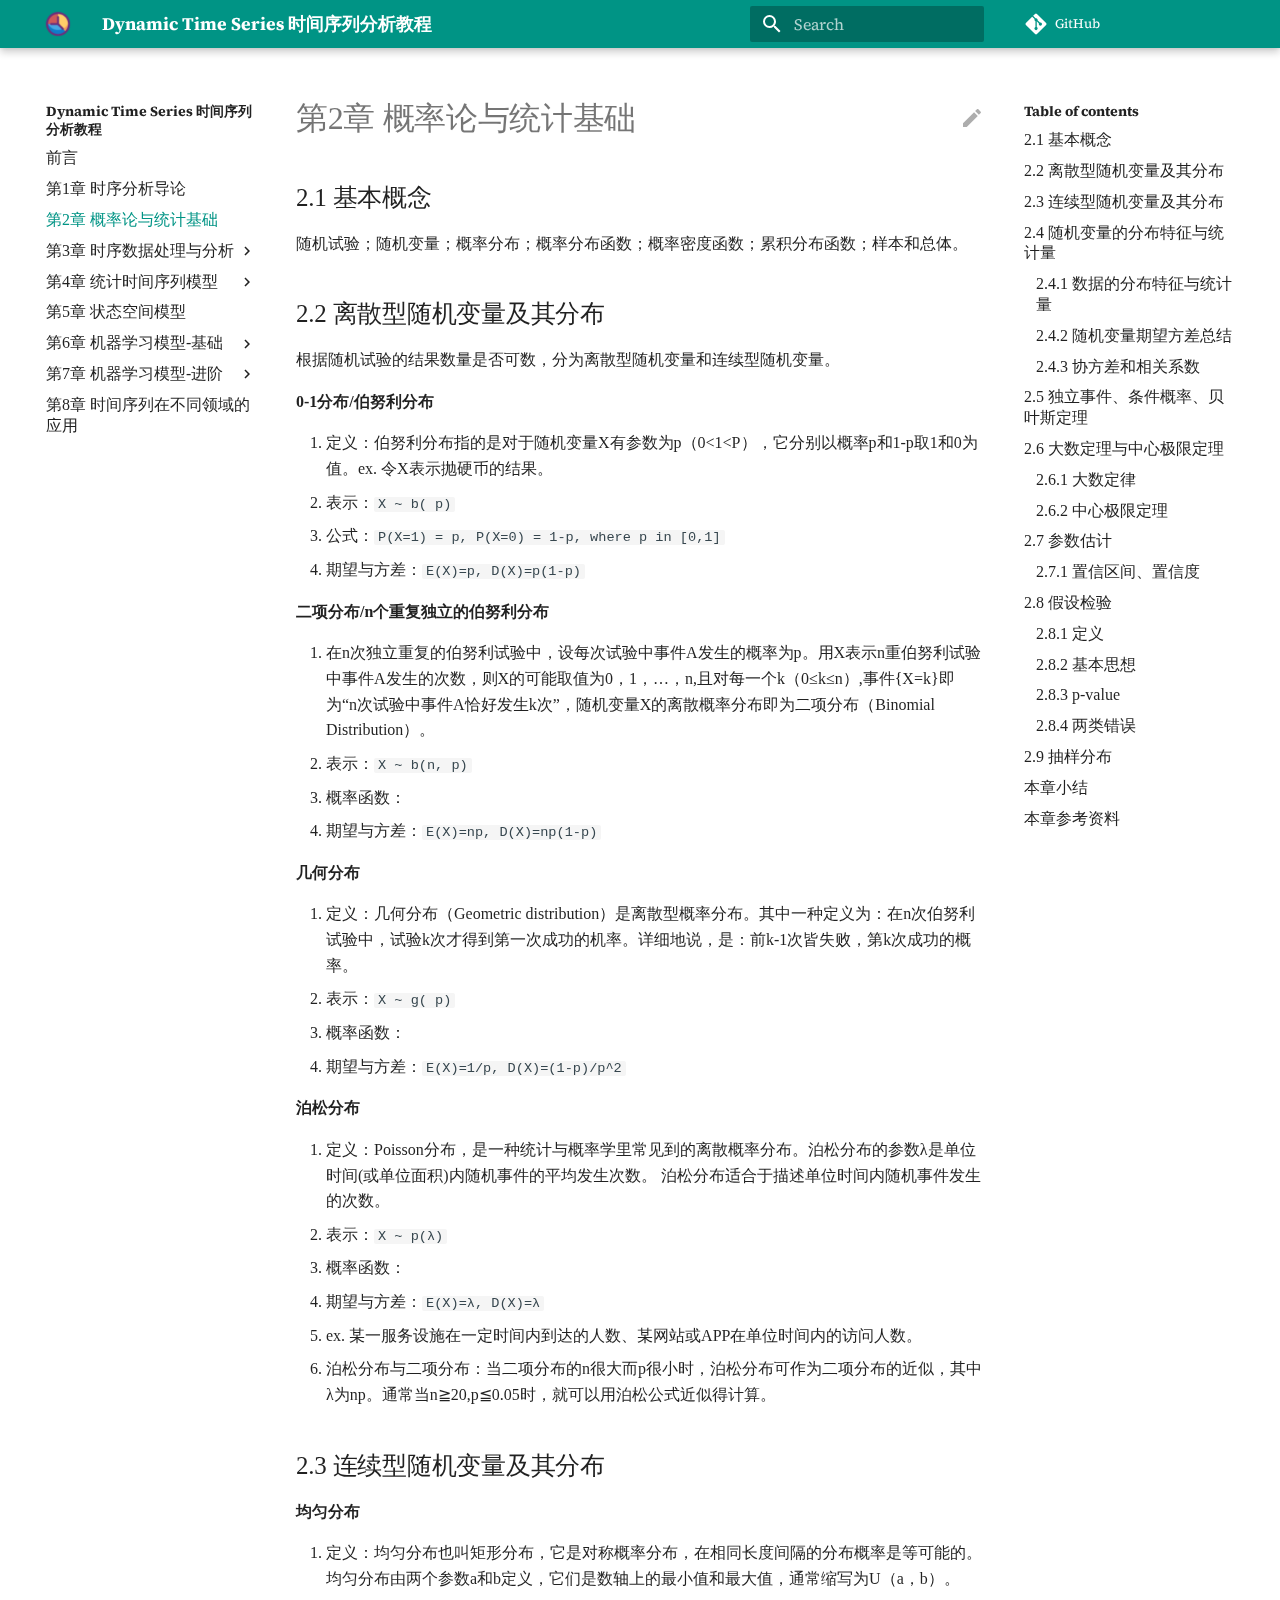
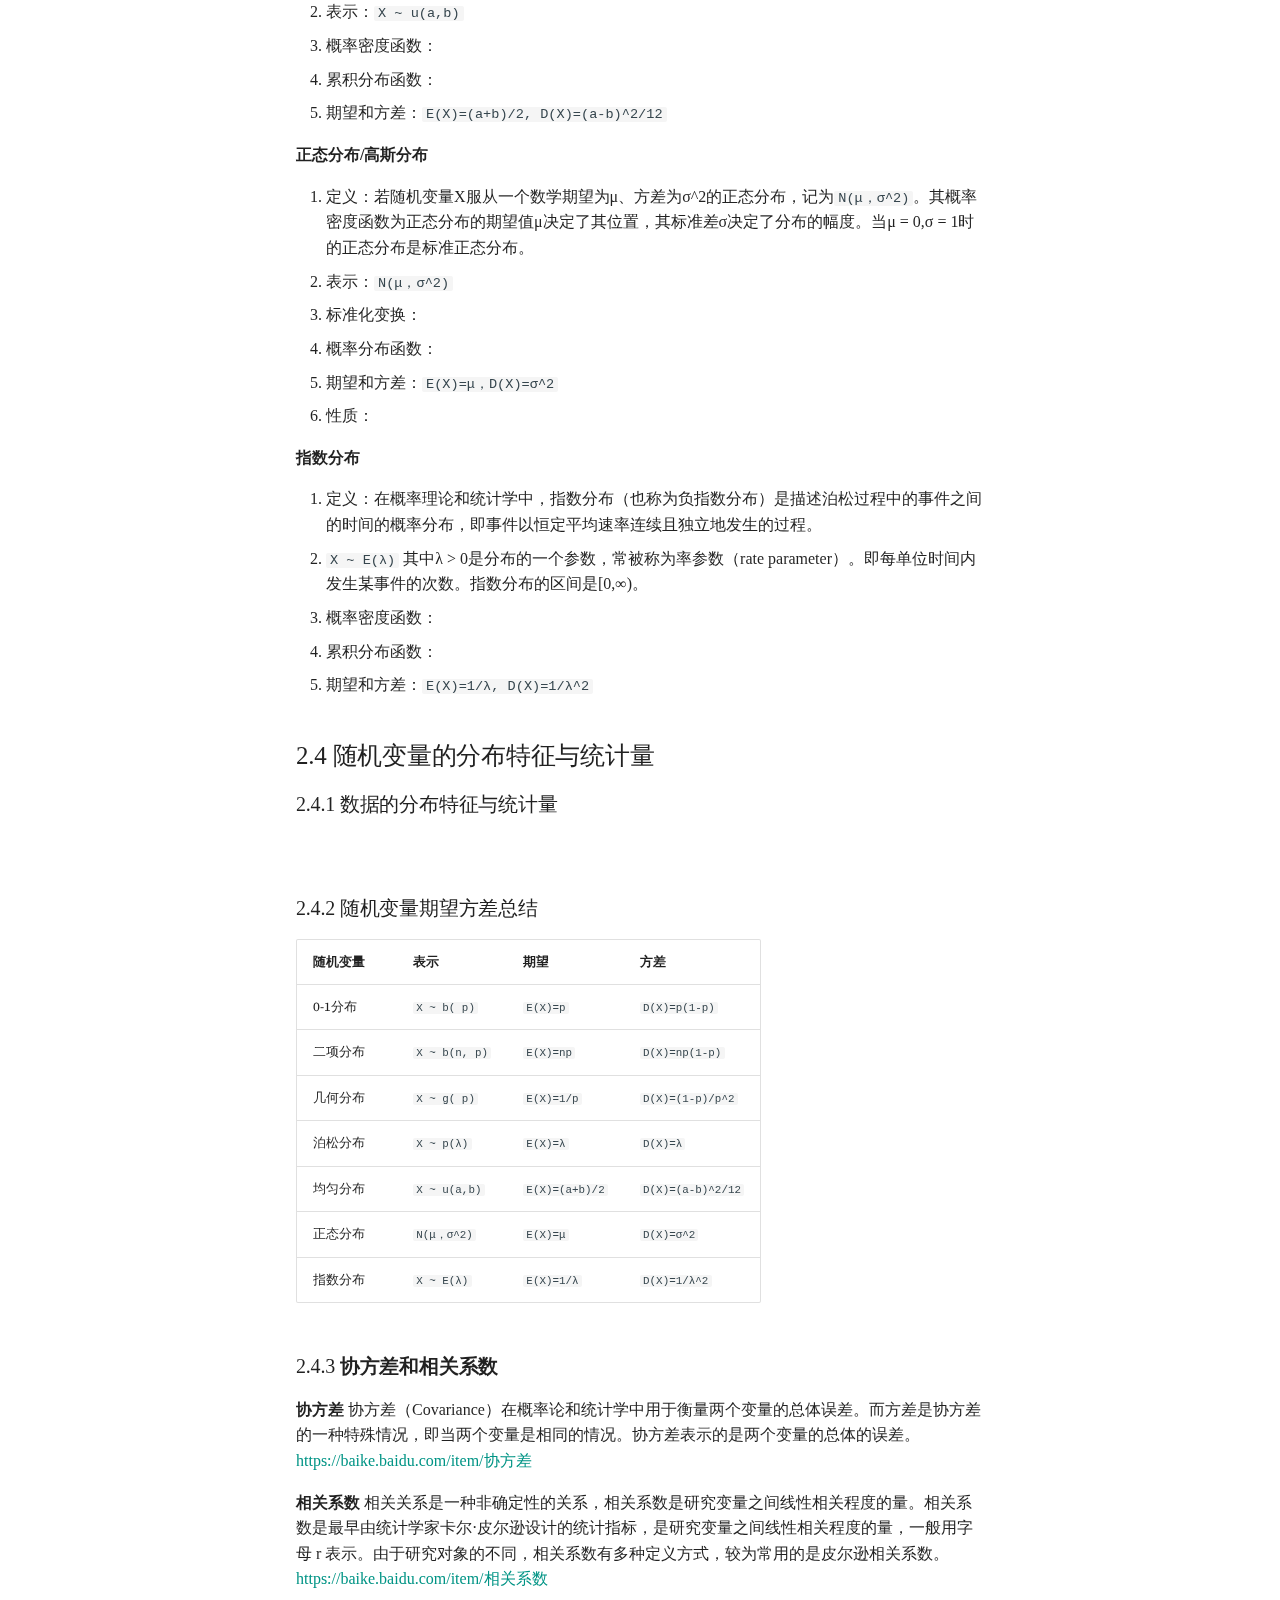
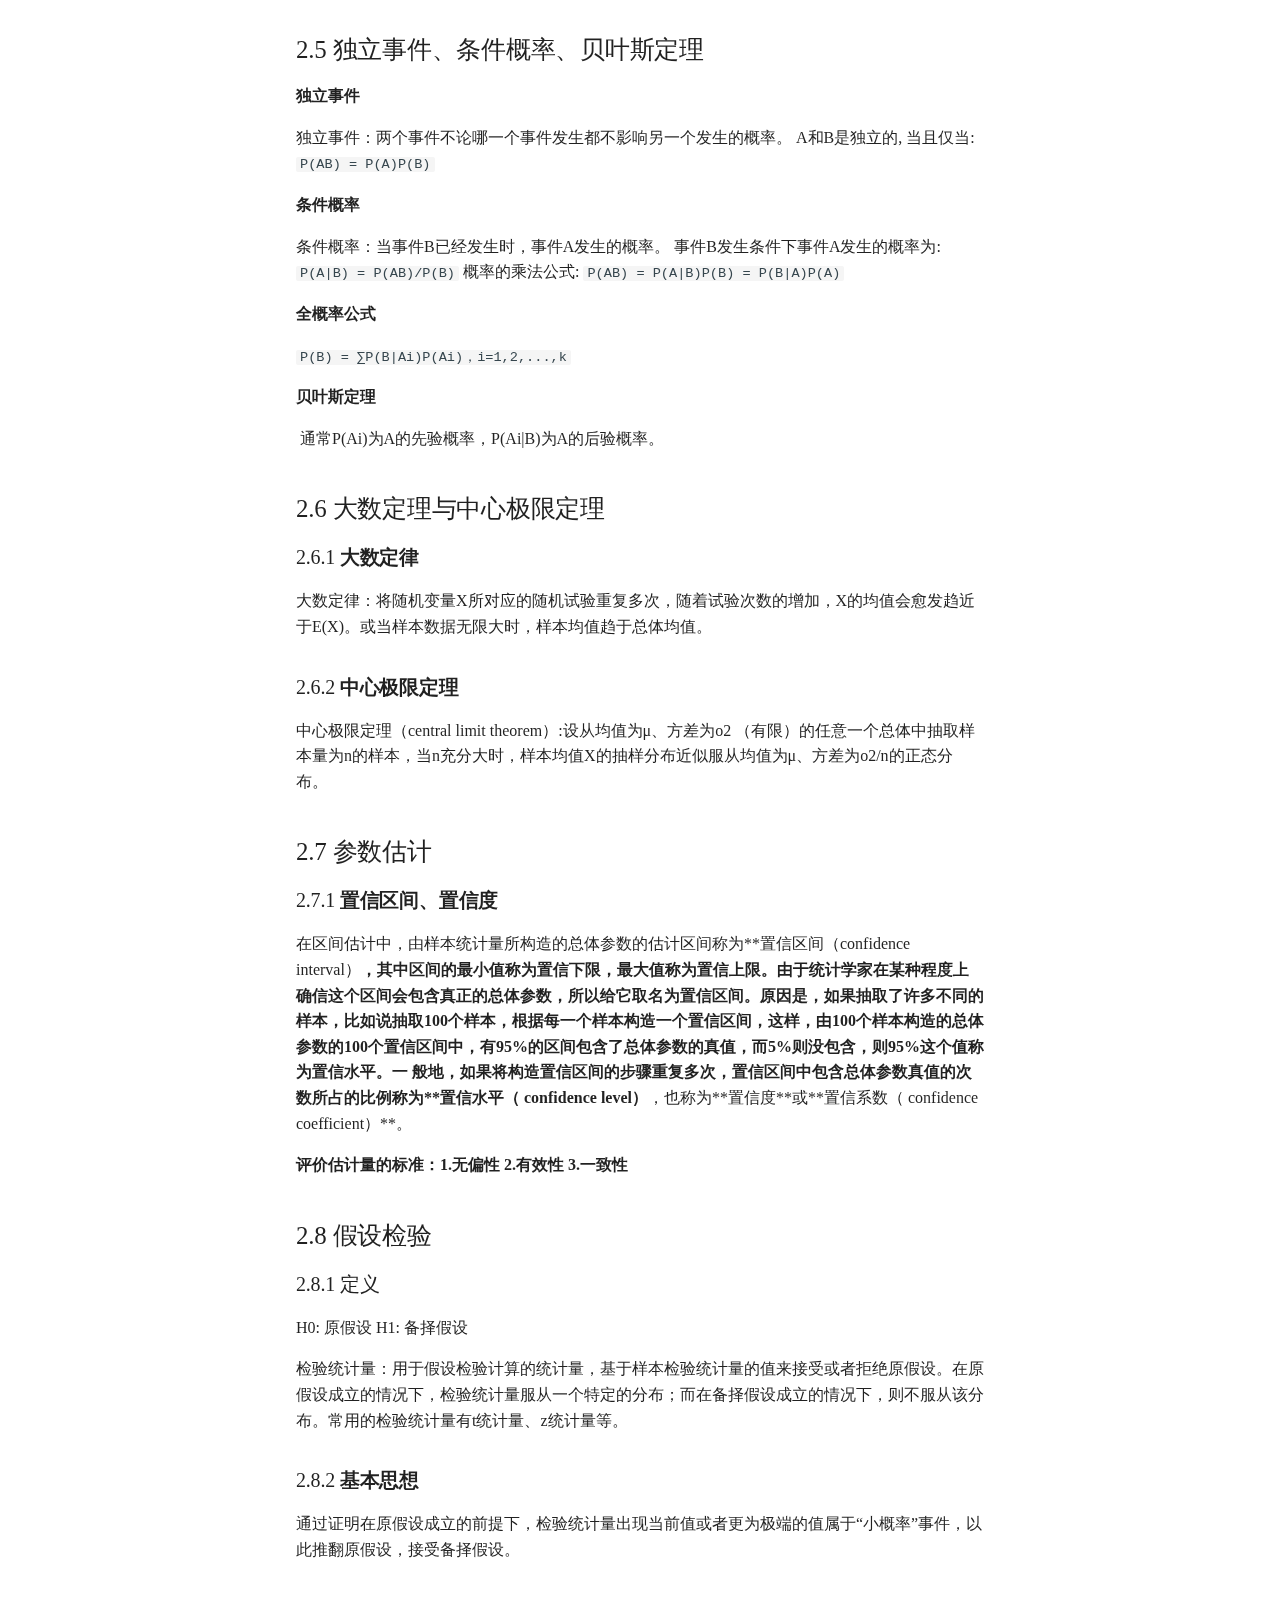
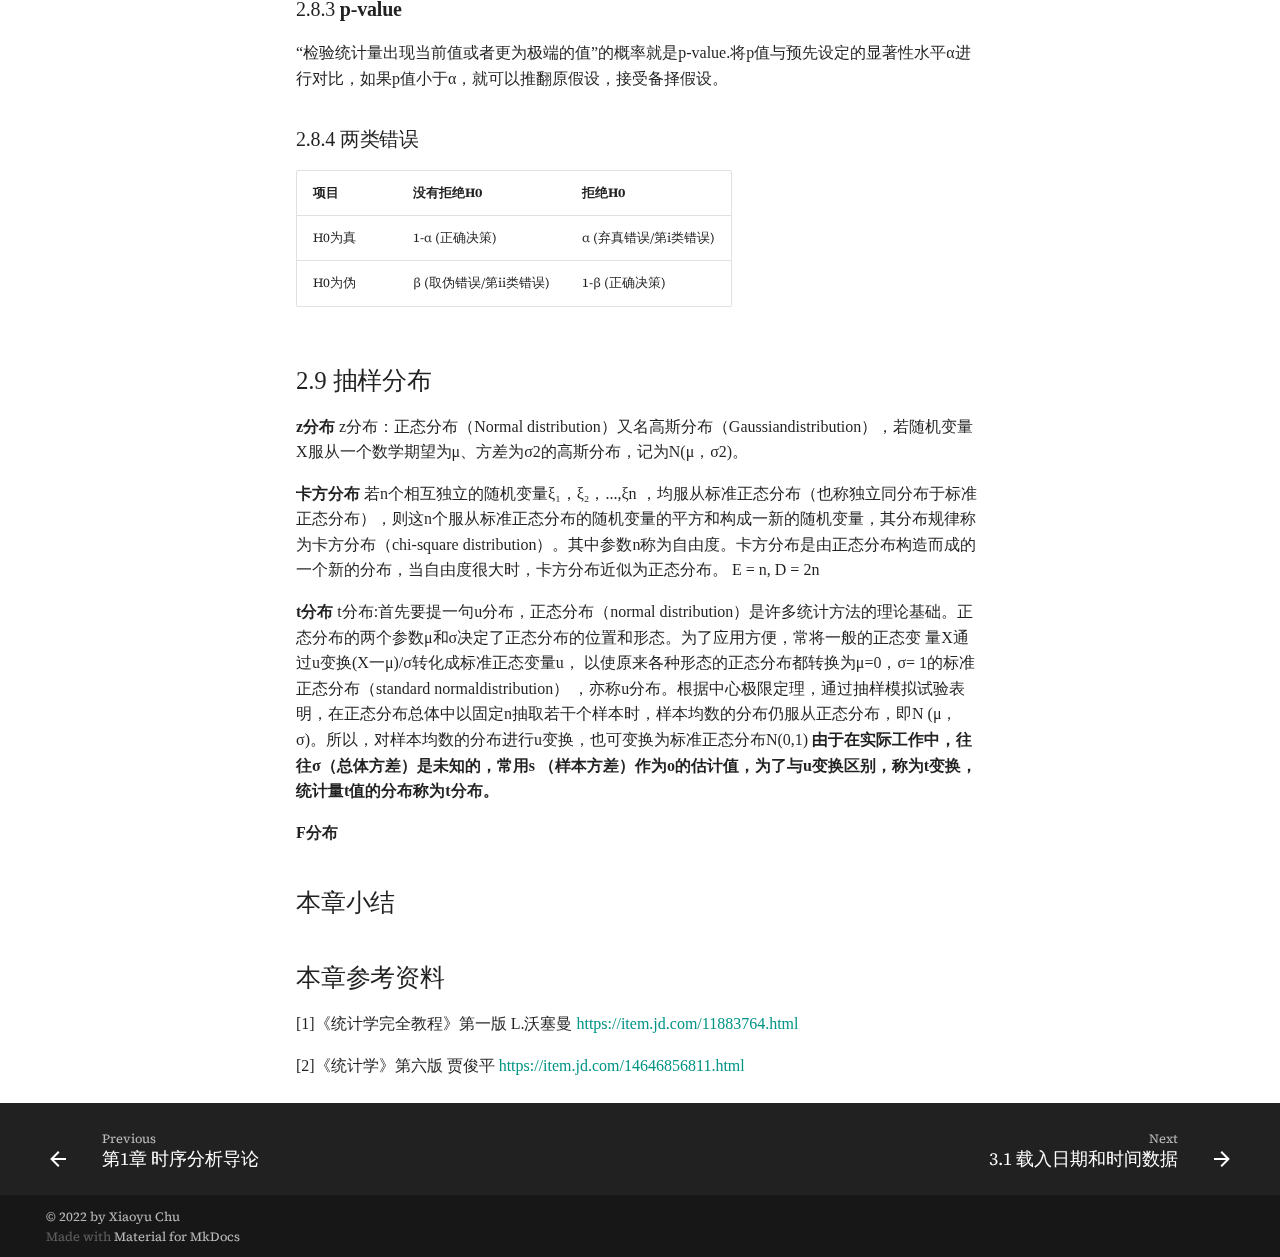
==== commit ea2a59bc: "Deployed  with MkDocs version: 1.2.3" ====
--- a/chap02-statistics/index.html
+++ b/chap02-statistics/index.html
@@ -9,7 +9,7 @@
       
       
       <link rel="icon" href="../image/logo.png">
-      <meta name="generator" content="mkdocs-1.2.3, mkdocs-material-8.1.6">
+      <meta name="generator" content="mkdocs-1.2.3, mkdocs-material-8.1.2">
     
     
       
@@ -17,7 +17,7 @@
       
     
     
-      <link rel="stylesheet" href="../assets/stylesheets/main.cd566b2a.min.css">
+      <link rel="stylesheet" href="../assets/stylesheets/main.f7951f6f.min.css">
       
         
         <link rel="stylesheet" href="../assets/stylesheets/palette.e6a45f82.min.css">
@@ -458,7 +458,7 @@
     <li class="md-nav__item md-nav__item--nested">
       
       
-        <input class="md-nav__toggle md-toggle" data-md-toggle="__nav_4" data-md-state="indeterminate" type="checkbox" id="__nav_4" checked>
+        <input class="md-nav__toggle md-toggle" data-md-toggle="__nav_4" type="checkbox" id="__nav_4" >
       
       
       
@@ -481,7 +481,7 @@
   
   
     <li class="md-nav__item">
-      <a href="../chap03-import-data/" class="md-nav__link">
+      <a href="../chap03-data-process/" class="md-nav__link">
         3.1 载入日期和时间数据
       </a>
     </li>
@@ -495,8 +495,8 @@
   
   
     <li class="md-nav__item">
-      <a href="../chap03-feature/" class="md-nav__link">
-        3.2 趋势、季节性、平稳性
+      <a href="../chap03-data-analysis/" class="md-nav__link">
+        3.2 确定性因素分解
       </a>
     </li>
   
@@ -520,20 +520,20 @@
     <li class="md-nav__item md-nav__item--nested">
       
       
-        <input class="md-nav__toggle md-toggle" data-md-toggle="__nav_5" data-md-state="indeterminate" type="checkbox" id="__nav_5" checked>
+        <input class="md-nav__toggle md-toggle" data-md-toggle="__nav_5" type="checkbox" id="__nav_5" >
       
       
       
       
         <label class="md-nav__link" for="__nav_5">
-          第4章 经典时间序列模型
+          第4章 统计时间序列模型
           <span class="md-nav__icon md-icon"></span>
         </label>
       
-      <nav class="md-nav" aria-label="第4章 经典时间序列模型" data-md-level="1">
+      <nav class="md-nav" aria-label="第4章 统计时间序列模型" data-md-level="1">
         <label class="md-nav__title" for="__nav_5">
           <span class="md-nav__icon md-icon"></span>
-          第4章 经典时间序列模型
+          第4章 统计时间序列模型
         </label>
         <ul class="md-nav__list" data-md-scrollfix>
           
@@ -543,36 +543,50 @@
   
   
     <li class="md-nav__item">
-      <a href="../chap04-AR.md" class="md-nav__link">
-        4.1 自回归模型（AR）
-      </a>
-    </li>
-  
-
-            
-          
-            
-              
-  
-  
-  
-    <li class="md-nav__item">
-      <a href="../chap04-MA.md" class="md-nav__link">
-        4.2 移动平均模型（MA）
-      </a>
-    </li>
-  
-
-            
-          
-            
-              
-  
-  
-  
-    <li class="md-nav__item">
-      <a href="../chap04-ARMA.md" class="md-nav__link">
-        4.3 自回归移动平均模型 （ARMA）
+      <a href="../chap04-AR/" class="md-nav__link">
+        4.1 AR模型
+      </a>
+    </li>
+  
+
+            
+          
+            
+              
+  
+  
+  
+    <li class="md-nav__item">
+      <a href="../chap04-MA/" class="md-nav__link">
+        4.2 MA模型
+      </a>
+    </li>
+  
+
+            
+          
+            
+              
+  
+  
+  
+    <li class="md-nav__item">
+      <a href="../chap04-ARMA/" class="md-nav__link">
+        4.3 ARMA模型
+      </a>
+    </li>
+  
+
+            
+          
+            
+              
+  
+  
+  
+    <li class="md-nav__item">
+      <a href="../chap04-ARIMA/" class="md-nav__link">
+        4.4 ARIMA模型
       </a>
     </li>
   
@@ -593,7 +607,7 @@
   
   
     <li class="md-nav__item">
-      <a href="../chap05-todo.md" class="md-nav__link">
+      <a href="../chap05-todo/" class="md-nav__link">
         第5章 状态空间模型
       </a>
     </li>
@@ -607,39 +621,175 @@
   
   
   
+    
+    <li class="md-nav__item md-nav__item--nested">
+      
+      
+        <input class="md-nav__toggle md-toggle" data-md-toggle="__nav_7" type="checkbox" id="__nav_7" >
+      
+      
+      
+      
+        <label class="md-nav__link" for="__nav_7">
+          第6章 机器学习模型-基础
+          <span class="md-nav__icon md-icon"></span>
+        </label>
+      
+      <nav class="md-nav" aria-label="第6章 机器学习模型-基础" data-md-level="1">
+        <label class="md-nav__title" for="__nav_7">
+          <span class="md-nav__icon md-icon"></span>
+          第6章 机器学习模型-基础
+        </label>
+        <ul class="md-nav__list" data-md-scrollfix>
+          
+            
+              
+  
+  
+  
     <li class="md-nav__item">
       <a href="../chap06-todo.md" class="md-nav__link">
-        第6章 机器学习模型-基础
-      </a>
-    </li>
-  
-
-    
-      
-      
-      
-
+        6.1 LR
+      </a>
+    </li>
+  
+
+            
+          
+            
+              
   
   
   
     <li class="md-nav__item">
       <a href="../chap06-todo.md" class="md-nav__link">
-        第7章 机器学习模型-进阶
-      </a>
-    </li>
-  
-
-    
-      
-      
-      
-
+        6.2 贝叶斯模型
+      </a>
+    </li>
+  
+
+            
+          
+            
+              
   
   
   
     <li class="md-nav__item">
       <a href="../chap06-todo.md" class="md-nav__link">
-        第8章 案例
+        6.3 NN, CNN
+      </a>
+    </li>
+  
+
+            
+          
+            
+              
+  
+  
+  
+    <li class="md-nav__item">
+      <a href="../chap06-todo.md" class="md-nav__link">
+        6.4 RNN, LSTM
+      </a>
+    </li>
+  
+
+            
+          
+            
+              
+  
+  
+  
+    <li class="md-nav__item">
+      <a href="../chap06-gnn/" class="md-nav__link">
+        6.5 GNN
+      </a>
+    </li>
+  
+
+            
+          
+        </ul>
+      </nav>
+    </li>
+  
+
+    
+      
+      
+      
+
+  
+  
+  
+    
+    <li class="md-nav__item md-nav__item--nested">
+      
+      
+        <input class="md-nav__toggle md-toggle" data-md-toggle="__nav_8" type="checkbox" id="__nav_8" >
+      
+      
+      
+      
+        <label class="md-nav__link" for="__nav_8">
+          第7章 机器学习模型-进阶
+          <span class="md-nav__icon md-icon"></span>
+        </label>
+      
+      <nav class="md-nav" aria-label="第7章 机器学习模型-进阶" data-md-level="1">
+        <label class="md-nav__title" for="__nav_8">
+          <span class="md-nav__icon md-icon"></span>
+          第7章 机器学习模型-进阶
+        </label>
+        <ul class="md-nav__list" data-md-scrollfix>
+          
+            
+              
+  
+  
+  
+    <li class="md-nav__item">
+      <a href="../chap07-todo.md" class="md-nav__link">
+        7.1 Transformer
+      </a>
+    </li>
+  
+
+            
+          
+            
+              
+  
+  
+  
+    <li class="md-nav__item">
+      <a href="../chap07-todo.md" class="md-nav__link">
+        7.2 Diffusion Model
+      </a>
+    </li>
+  
+
+            
+          
+        </ul>
+      </nav>
+    </li>
+  
+
+    
+      
+      
+      
+
+  
+  
+  
+    <li class="md-nav__item">
+      <a href="../chap08-todo.md" class="md-nav__link">
+        第8章 时间序列在不同领域的应用
       </a>
     </li>
   
@@ -1082,7 +1232,7 @@
       
       
         
-        <a href="../chap03-import-data/" class="md-footer__link md-footer__link--next" aria-label="Next: 3.1 载入日期和时间数据" rel="next">
+        <a href="../chap03-data-process/" class="md-footer__link md-footer__link--next" aria-label="Next: 3.1 载入日期和时间数据" rel="next">
           <div class="md-footer__title">
             <div class="md-ellipsis">
               <span class="md-footer__direction">
@@ -1122,10 +1272,10 @@
     <div class="md-dialog" data-md-component="dialog">
       <div class="md-dialog__inner md-typeset"></div>
     </div>
-    <script id="__config" type="application/json">{"base": "..", "features": ["navigation.expand"], "translations": {"clipboard.copy": "Copy to clipboard", "clipboard.copied": "Copied to clipboard", "search.config.lang": "en", "search.config.pipeline": "trimmer, stopWordFilter", "search.config.separator": "[\\s\\-]+", "search.placeholder": "Search", "search.result.placeholder": "Type to start searching", "search.result.none": "No matching documents", "search.result.one": "1 matching document", "search.result.other": "# matching documents", "search.result.more.one": "1 more on this page", "search.result.more.other": "# more on this page", "search.result.term.missing": "Missing", "select.version.title": "Select version"}, "search": "../assets/javascripts/workers/search.22074ed6.min.js"}</script>
-    
-    
-      <script src="../assets/javascripts/bundle.1514a9a0.min.js"></script>
+    <script id="__config" type="application/json">{"base": "..", "features": [], "translations": {"clipboard.copy": "Copy to clipboard", "clipboard.copied": "Copied to clipboard", "search.config.lang": "en", "search.config.pipeline": "trimmer, stopWordFilter", "search.config.separator": "[\\s\\-]+", "search.placeholder": "Search", "search.result.placeholder": "Type to start searching", "search.result.none": "No matching documents", "search.result.one": "1 matching document", "search.result.other": "# matching documents", "search.result.more.one": "1 more on this page", "search.result.more.other": "# more on this page", "search.result.term.missing": "Missing", "select.version.title": "Select version"}, "search": "../assets/javascripts/workers/search.0bbba5b5.min.js"}</script>
+    
+    
+      <script src="../assets/javascripts/bundle.649a939e.min.js"></script>
       
         <script src="../js/extra.js"></script>
       
--- a/assets/stylesheets/main.f7951f6f.min.css
+++ b/assets/stylesheets/main.f7951f6f.min.css
@@ -0,0 +1,9 @@
+@charset "UTF-8";html{-webkit-text-size-adjust:none;-moz-text-size-adjust:none;text-size-adjust:none;box-sizing:border-box}*,:after,:before{box-sizing:inherit}body{margin:0}a,button,input,label{-webkit-tap-highlight-color:transparent}a{color:inherit;text-decoration:none}hr{border:0;box-sizing:content-box;display:block;height:.05rem;overflow:visible;padding:0}small{font-size:80%}sub,sup{line-height:1em}img{border-style:none}table{border-collapse:separate;border-spacing:0}td,th{font-weight:400;vertical-align:top}button{background:transparent;border:0;font-family:inherit;font-size:inherit;margin:0;padding:0}input{border:0;outline:none}:root{--md-default-fg-color:rgba(0,0,0,.87);--md-default-fg-color--light:rgba(0,0,0,.54);--md-default-fg-color--lighter:rgba(0,0,0,.32);--md-default-fg-color--lightest:rgba(0,0,0,.07);--md-default-bg-color:#fff;--md-default-bg-color--light:hsla(0,0%,100%,.7);--md-default-bg-color--lighter:hsla(0,0%,100%,.3);--md-default-bg-color--lightest:hsla(0,0%,100%,.12);--md-primary-fg-color:#4051b5;--md-primary-fg-color--light:#5d6cc0;--md-primary-fg-color--dark:#303fa1;--md-primary-bg-color:#fff;--md-primary-bg-color--light:hsla(0,0%,100%,.7);--md-accent-fg-color:#526cfe;--md-accent-fg-color--transparent:rgba(82,108,254,.1);--md-accent-bg-color:#fff;--md-accent-bg-color--light:hsla(0,0%,100%,.7);--md-shadow-z1:0 0.2rem 0.5rem rgba(0,0,0,.05),0 0 0.05rem rgba(0,0,0,.1);--md-shadow-z2:0 0.2rem 0.5rem rgba(0,0,0,.1),0 0 0.05rem rgba(0,0,0,.25);--md-shadow-z3:0 0.2rem 0.5rem rgba(0,0,0,.2),0 0 0.05rem rgba(0,0,0,.35)}:root>*{--md-code-fg-color:#36464e;--md-code-bg-color:#f5f5f5;--md-code-hl-color:rgba(255,255,0,.5);--md-code-hl-number-color:#d52a2a;--md-code-hl-special-color:#db1457;--md-code-hl-function-color:#a846b9;--md-code-hl-constant-color:#6e59d9;--md-code-hl-keyword-color:#3f6ec6;--md-code-hl-string-color:#1c7d4d;--md-code-hl-name-color:var(--md-code-fg-color);--md-code-hl-operator-color:var(--md-default-fg-color--light);--md-code-hl-punctuation-color:var(--md-default-fg-color--light);--md-code-hl-comment-color:var(--md-default-fg-color--light);--md-code-hl-generic-color:var(--md-default-fg-color--light);--md-code-hl-variable-color:var(--md-default-fg-color--light);--md-typeset-color:var(--md-default-fg-color);--md-typeset-a-color:var(--md-primary-fg-color);--md-typeset-mark-color:rgba(255,255,0,.5);--md-typeset-del-color:rgba(245,80,61,.15);--md-typeset-ins-color:rgba(11,213,112,.15);--md-typeset-kbd-color:#fafafa;--md-typeset-kbd-accent-color:#fff;--md-typeset-kbd-border-color:#b8b8b8;--md-typeset-table-color:rgba(0,0,0,.12);--md-admonition-fg-color:var(--md-default-fg-color);--md-admonition-bg-color:var(--md-default-bg-color);--md-footer-fg-color:#fff;--md-footer-fg-color--light:hsla(0,0%,100%,.7);--md-footer-fg-color--lighter:hsla(0,0%,100%,.3);--md-footer-bg-color:rgba(0,0,0,.87);--md-footer-bg-color--dark:rgba(0,0,0,.32)}.md-icon svg{fill:currentColor;display:block;height:1.2rem;width:1.2rem}body{-webkit-font-smoothing:antialiased;-moz-osx-font-smoothing:grayscale;--md-text-font-family:var(--md-text-font,_),-apple-system,BlinkMacSystemFont,Helvetica,Arial,sans-serif;--md-code-font-family:var(--md-code-font,_),SFMono-Regular,Consolas,Menlo,monospace}body,input{font-feature-settings:"kern","liga";font-family:var(--md-text-font-family)}body,code,input,kbd,pre{color:var(--md-typeset-color)}code,kbd,pre{font-feature-settings:"kern";font-family:var(--md-code-font-family)}:root{--md-typeset-table-sort-icon:url('data:image/svg+xml;charset=utf-8,<svg xmlns="http://www.w3.org/2000/svg" viewBox="0 0 24 24"><path d="m18 21-4-4h3V7h-3l4-4 4 4h-3v10h3M2 19v-2h10v2M2 13v-2h7v2M2 7V5h4v2H2z"/></svg>');--md-typeset-table-sort-icon--asc:url('data:image/svg+xml;charset=utf-8,<svg xmlns="http://www.w3.org/2000/svg" viewBox="0 0 24 24"><path d="M19 17h3l-4 4-4-4h3V3h2M2 17h10v2H2M6 5v2H2V5m0 6h7v2H2v-2z"/></svg>');--md-typeset-table-sort-icon--desc:url('data:image/svg+xml;charset=utf-8,<svg xmlns="http://www.w3.org/2000/svg" viewBox="0 0 24 24"><path d="M19 7h3l-4-4-4 4h3v14h2M2 17h10v2H2M6 5v2H2V5m0 6h7v2H2v-2z"/></svg>')}.md-typeset{-webkit-print-color-adjust:exact;color-adjust:exact;font-size:.8rem;line-height:1.6}@media print{.md-typeset{font-size:.68rem}}.md-typeset :where(ul,ol,dl,figure,blockquote,pre){margin:1em 0}.md-typeset h1{color:var(--md-default-fg-color--light);font-size:2em;line-height:1.3;margin:0 0 1.25em}.md-typeset h1,.md-typeset h2{font-weight:300;letter-spacing:-.01em}.md-typeset h2{font-size:1.5625em;line-height:1.4;margin:1.6em 0 .64em}.md-typeset h3{font-size:1.25em;font-weight:400;letter-spacing:-.01em;line-height:1.5;margin:1.6em 0 .8em}.md-typeset h2+h3{margin-top:.8em}.md-typeset h4{font-weight:700;letter-spacing:-.01em;margin:1em 0}.md-typeset :where(h5,h6){color:var(--md-default-fg-color--light);font-size:.8em;font-weight:700;letter-spacing:-.01em;margin:1.25em 0}.md-typeset h5{text-transform:uppercase}.md-typeset hr{border-bottom:.05rem solid var(--md-default-fg-color--lightest);display:flow-root;margin:1.5em 0}.md-typeset a{color:var(--md-typeset-a-color);word-break:break-word}.md-typeset a,.md-typeset a:before{transition:color 125ms}.md-typeset a:where(:focus,:hover){color:var(--md-accent-fg-color)}.md-typeset a.focus-visible{outline-color:var(--md-accent-fg-color);outline-offset:.2rem}.md-typeset :where(code,pre,kbd){color:var(--md-code-fg-color);direction:ltr}@media print{.md-typeset :where(code,pre,kbd){white-space:pre-wrap}}.md-typeset code{background-color:var(--md-code-bg-color);border-radius:.1rem;-webkit-box-decoration-break:clone;box-decoration-break:clone;font-size:.85em;padding:0 .2941176471em;word-break:break-word}.md-typeset code:not(.focus-visible){-webkit-tap-highlight-color:transparent;outline:none}.md-typeset :where(h1,h2,h3,h4,h5,h6) code{background-color:transparent;box-shadow:none;margin:initial;padding:initial}.md-typeset a code{color:currentColor}.md-typeset pre{display:flow-root;line-height:1.4;position:relative}.md-typeset pre>code{-webkit-box-decoration-break:slice;box-decoration-break:slice;box-shadow:none;display:block;margin:0;outline-color:var(--md-accent-fg-color);overflow:auto;padding:.7720588235em 1.1764705882em;scrollbar-color:var(--md-default-fg-color--lighter) transparent;scrollbar-width:thin;touch-action:auto;word-break:normal}.md-typeset pre>code:hover{scrollbar-color:var(--md-accent-fg-color) transparent}.md-typeset pre>code::-webkit-scrollbar{height:.2rem;width:.2rem}.md-typeset pre>code::-webkit-scrollbar-thumb{background-color:var(--md-default-fg-color--lighter)}.md-typeset pre>code::-webkit-scrollbar-thumb:hover{background-color:var(--md-accent-fg-color)}.md-typeset kbd{background-color:var(--md-typeset-kbd-color);border-radius:.1rem;box-shadow:0 .1rem 0 .05rem var(--md-typeset-kbd-border-color),0 .1rem 0 var(--md-typeset-kbd-border-color),0 -.1rem .2rem var(--md-typeset-kbd-accent-color) inset;color:var(--md-default-fg-color);display:inline-block;font-size:.75em;padding:0 .6666666667em;vertical-align:text-top;word-break:break-word}.md-typeset mark{background-color:var(--md-typeset-mark-color);-webkit-box-decoration-break:clone;box-decoration-break:clone;color:inherit;word-break:break-word}.md-typeset abbr{border-bottom:.05rem dotted var(--md-default-fg-color--light);cursor:help;text-decoration:none}@media (hover:none){.md-typeset abbr{position:relative}[dir=ltr] .md-typeset abbr[title]:where(:focus,:hover):after{left:0}[dir=rtl] .md-typeset abbr[title]:where(:focus,:hover):after{right:0}.md-typeset abbr[title]:where(:focus,:hover):after{background-color:var(--md-default-fg-color);border-radius:.1rem;box-shadow:var(--md-shadow-z3);color:var(--md-default-bg-color);content:attr(title);display:inline-block;font-size:.7rem;margin-top:2em;max-width:80%;min-width:-webkit-max-content;min-width:max-content;padding:.2rem .3rem;position:absolute;width:auto}}.md-typeset small{opacity:.75}[dir=ltr] .md-typeset :where(sup,sub){margin-left:.078125em}[dir=rtl] .md-typeset :where(sup,sub){margin-right:.078125em}[dir=ltr] .md-typeset blockquote{padding-left:.6rem}[dir=rtl] .md-typeset blockquote{padding-right:.6rem}[dir=ltr] .md-typeset blockquote{border-left:.2rem solid var(--md-default-fg-color--lighter)}[dir=rtl] .md-typeset blockquote{border-right:.2rem solid var(--md-default-fg-color--lighter)}.md-typeset blockquote{color:var(--md-default-fg-color--light)}.md-typeset ul{list-style-type:disc}[dir=ltr] .md-typeset :where(ul,ol){margin-left:.625em}[dir=rtl] .md-typeset :where(ul,ol){margin-right:.625em}.md-typeset :where(ul,ol){padding:0}.md-typeset :where(ul,ol):not([hidden]){display:flow-root}.md-typeset :where(ul,ol) ol{list-style-type:lower-alpha}.md-typeset :where(ul,ol) ol ol{list-style-type:lower-roman}[dir=ltr] .md-typeset :where(ul,ol) li{margin-left:1.25em}[dir=rtl] .md-typeset :where(ul,ol) li{margin-right:1.25em}.md-typeset :where(ul,ol) li{margin-bottom:.5em}.md-typeset :where(ul,ol) li :where(p,blockquote){margin:.5em 0}.md-typeset :where(ul,ol) li:last-child{margin-bottom:0}[dir=ltr] .md-typeset :where(ul,ol) li :where(ul,ol){margin-left:.625em}[dir=rtl] .md-typeset :where(ul,ol) li :where(ul,ol){margin-right:.625em}.md-typeset :where(ul,ol) li :where(ul,ol){margin-bottom:.5em;margin-top:.5em}[dir=ltr] .md-typeset dd{margin-left:1.875em}[dir=rtl] .md-typeset dd{margin-right:1.875em}.md-typeset dd{margin-bottom:1.5em;margin-top:1em}.md-typeset :where(img,svg){height:auto;max-width:100%}.md-typeset :where(img,svg)[align=left]{margin:1em 1em 1em 0}.md-typeset :where(img,svg)[align=right]{margin:1em 0 1em 1em}.md-typeset :where(img,svg)[align]:only-child{margin-top:0}.md-typeset img[src$="#only-dark"]{display:none}.md-typeset figure{display:flow-root;margin:0 auto;max-width:100%;text-align:center;width:-webkit-fit-content;width:-moz-fit-content;width:fit-content}.md-typeset figure img{display:block}.md-typeset figcaption{font-style:italic;margin:1em auto 2em;max-width:24rem}.md-typeset iframe{max-width:100%}.md-typeset table:not([class]){background-color:var(--md-default-bg-color);border:.05rem solid var(--md-typeset-table-color);border-radius:.1rem;display:inline-block;font-size:.64rem;max-width:100%;overflow:auto;touch-action:auto}@media print{.md-typeset table:not([class]){display:table}}.md-typeset table:not([class])+*{margin-top:1.5em}.md-typeset table:not([class]) :where(th,td)>:first-child{margin-top:0}.md-typeset table:not([class]) :where(th,td)>:last-child{margin-bottom:0}.md-typeset table:not([class]) :where(th,td):not([align]){text-align:left}[dir=rtl] .md-typeset table:not([class]) :where(th,td):not([align]){text-align:right}.md-typeset table:not([class]) th{font-weight:700;min-width:5rem;padding:.9375em 1.25em;vertical-align:top}.md-typeset table:not([class]) th a{color:inherit}.md-typeset table:not([class]) td{border-top:.05rem solid var(--md-typeset-table-color);padding:.9375em 1.25em;vertical-align:top}.md-typeset table:not([class]) tbody tr{transition:background-color 125ms}.md-typeset table:not([class]) tbody tr:hover{background-color:rgba(0,0,0,.035);box-shadow:0 .05rem 0 var(--md-default-bg-color) inset}.md-typeset table:not([class]) a{word-break:normal}.md-typeset table th[role=columnheader]{cursor:pointer}[dir=ltr] .md-typeset table th[role=columnheader]:after{margin-left:.5em}[dir=rtl] .md-typeset table th[role=columnheader]:after{margin-right:.5em}.md-typeset table th[role=columnheader]:after{content:"";display:inline-block;height:1.2em;-webkit-mask-image:var(--md-typeset-table-sort-icon);mask-image:var(--md-typeset-table-sort-icon);-webkit-mask-repeat:no-repeat;mask-repeat:no-repeat;-webkit-mask-size:contain;mask-size:contain;transition:background-color 125ms;vertical-align:text-bottom;width:1.2em}.md-typeset table th[role=columnheader]:hover:after{background-color:var(--md-default-fg-color--lighter)}.md-typeset table th[role=columnheader][aria-sort=ascending]:after{background-color:var(--md-default-fg-color--light);-webkit-mask-image:var(--md-typeset-table-sort-icon--asc);mask-image:var(--md-typeset-table-sort-icon--asc)}.md-typeset table th[role=columnheader][aria-sort=descending]:after{background-color:var(--md-default-fg-color--light);-webkit-mask-image:var(--md-typeset-table-sort-icon--desc);mask-image:var(--md-typeset-table-sort-icon--desc)}.md-typeset__scrollwrap{margin:1em -.8rem;overflow-x:auto;touch-action:auto}.md-typeset__table{display:inline-block;margin-bottom:.5em;padding:0 .8rem}@media print{.md-typeset__table{display:block}}html .md-typeset__table table{display:table;margin:0;overflow:hidden;width:100%}@media screen and (max-width:44.9375em){.md-content__inner>pre{margin:1em -.8rem}.md-content__inner>pre code{border-radius:0}}.md-banner{background-color:var(--md-footer-bg-color);color:var(--md-footer-fg-color);overflow:auto}@media print{.md-banner{display:none}}.md-banner--warning{background:var(--md-typeset-mark-color);color:var(--md-default-fg-color)}.md-banner__inner{font-size:.7rem;margin:.6rem auto;padding:0 .8rem}html{font-size:125%;height:100%;overflow-x:hidden}@media screen and (min-width:100em){html{font-size:137.5%}}@media screen and (min-width:125em){html{font-size:150%}}body{background-color:var(--md-default-bg-color);display:flex;flex-direction:column;font-size:.5rem;min-height:100%;position:relative;width:100%}@media print{body{display:block}}@media screen and (max-width:59.9375em){body[data-md-state=lock]{position:fixed}}.md-grid{margin-left:auto;margin-right:auto;max-width:61rem}.md-container{display:flex;flex-direction:column;flex-grow:1}@media print{.md-container{display:block}}.md-main{flex-grow:1}.md-main__inner{display:flex;height:100%;margin-top:1.5rem}.md-ellipsis{overflow:hidden;text-overflow:ellipsis;white-space:nowrap}.md-toggle{display:none}.md-option{height:0;opacity:0;position:absolute;width:0}.md-option:checked+label:not([hidden]){display:block}.md-option.focus-visible+label{outline-color:var(--md-accent-fg-color);outline-style:auto}.md-skip{background-color:var(--md-default-fg-color);border-radius:.1rem;color:var(--md-default-bg-color);font-size:.64rem;margin:.5rem;opacity:0;outline-color:var(--md-accent-fg-color);padding:.3rem .5rem;position:fixed;transform:translateY(.4rem);z-index:-1}.md-skip:focus{opacity:1;transform:translateY(0);transition:transform .25s cubic-bezier(.4,0,.2,1),opacity 175ms 75ms;z-index:10}@page{margin:25mm}:root{--md-clipboard-icon:url('data:image/svg+xml;charset=utf-8,<svg xmlns="http://www.w3.org/2000/svg" viewBox="0 0 24 24"><path d="M19 21H8V7h11m0-2H8a2 2 0 0 0-2 2v14a2 2 0 0 0 2 2h11a2 2 0 0 0 2-2V7a2 2 0 0 0-2-2m-3-4H4a2 2 0 0 0-2 2v14h2V3h12V1z"/></svg>')}.md-clipboard{border-radius:.1rem;color:var(--md-default-fg-color--lightest);cursor:pointer;height:1.5em;outline-color:var(--md-accent-fg-color);outline-offset:.1rem;position:absolute;right:.5em;top:.5em;transition:color .25s;width:1.5em;z-index:1}@media print{.md-clipboard{display:none}}.md-clipboard:not(.focus-visible){-webkit-tap-highlight-color:transparent;outline:none}:hover>.md-clipboard{color:var(--md-default-fg-color--light)}.md-clipboard:is(:focus,:hover){color:var(--md-accent-fg-color)}.md-clipboard:after{background-color:currentColor;content:"";display:block;height:1.125em;margin:0 auto;-webkit-mask-image:var(--md-clipboard-icon);mask-image:var(--md-clipboard-icon);-webkit-mask-repeat:no-repeat;mask-repeat:no-repeat;-webkit-mask-size:contain;mask-size:contain;width:1.125em}.md-clipboard--inline{cursor:pointer}.md-clipboard--inline code{transition:color .25s,background-color .25s}.md-clipboard--inline:where(:focus,:hover) code{background-color:var(--md-accent-fg-color--transparent);color:var(--md-accent-fg-color)}.md-content{flex-grow:1;min-width:0}.md-content__inner{margin:0 .8rem 1.2rem;padding-top:.6rem}@media screen and (min-width:76.25em){[dir=ltr] .md-sidebar--primary:not([hidden])~.md-content>.md-content__inner{margin-left:1.2rem}[dir=rtl] .md-sidebar--primary:not([hidden])~.md-content>.md-content__inner{margin-right:1.2rem}[dir=ltr] .md-sidebar--secondary:not([hidden])~.md-content>.md-content__inner{margin-right:1.2rem}[dir=rtl] .md-sidebar--secondary:not([hidden])~.md-content>.md-content__inner{margin-left:1.2rem}}.md-content__inner:before{content:"";display:block;height:.4rem}.md-content__inner>:last-child{margin-bottom:0}[dir=ltr] .md-content__button{margin-left:.4rem}[dir=rtl] .md-content__button{margin-right:.4rem}.md-content__button{float:right;margin:.4rem 0;padding:0}@media print{.md-content__button{display:none}}[dir=rtl] .md-content__button{float:left}.md-typeset .md-content__button{color:var(--md-default-fg-color--lighter)}.md-content__button svg{display:inline;vertical-align:top}[dir=rtl] .md-content__button svg{transform:scaleX(-1)}[dir=ltr] .md-dialog{right:.8rem}[dir=rtl] .md-dialog{left:.8rem}.md-dialog{background-color:var(--md-default-fg-color);border-radius:.1rem;bottom:.8rem;box-shadow:var(--md-shadow-z3);min-width:11.1rem;opacity:0;padding:.4rem .6rem;pointer-events:none;position:fixed;transform:translateY(100%);transition:transform 0ms .4s,opacity .4s;z-index:4}@media print{.md-dialog{display:none}}.md-dialog[data-md-state=open]{opacity:1;pointer-events:auto;transform:translateY(0);transition:transform .4s cubic-bezier(.075,.85,.175,1),opacity .4s}.md-dialog__inner{color:var(--md-default-bg-color);font-size:.7rem}.md-footer{background-color:var(--md-footer-bg-color);color:var(--md-footer-fg-color)}@media print{.md-footer{display:none}}.md-footer__inner{display:flex;justify-content:space-between;overflow:auto;padding:.2rem}.md-footer__link{display:flex;flex-grow:0.01;outline-color:var(--md-accent-fg-color);overflow:hidden;padding-bottom:.4rem;padding-top:1.4rem;transition:opacity .25s}.md-footer__link:where(:focus,:hover){opacity:.7}[dir=rtl] .md-footer__link svg{transform:scaleX(-1)}@media screen and (max-width:44.9375em){.md-footer__link--prev .md-footer__title{display:none}}[dir=ltr] .md-footer__link--next{margin-left:auto}[dir=rtl] .md-footer__link--next{margin-right:auto}.md-footer__link--next{text-align:right}[dir=rtl] .md-footer__link--next{text-align:left}.md-footer__title{flex-grow:1;font-size:.9rem;line-height:2.4rem;max-width:calc(100% - 2.4rem);padding:0 1rem;position:relative}.md-footer__button{margin:.2rem;padding:.4rem}.md-footer__direction{font-size:.64rem;left:0;margin-top:-1rem;opacity:.7;padding:0 1rem;position:absolute;right:0}.md-footer-meta{background-color:var(--md-footer-bg-color--dark)}.md-footer-meta__inner{display:flex;flex-wrap:wrap;justify-content:space-between;padding:.2rem}html .md-footer-meta.md-typeset a{color:var(--md-footer-fg-color--light)}html .md-footer-meta.md-typeset a:where(:focus,:hover){color:var(--md-footer-fg-color)}.md-copyright{color:var(--md-footer-fg-color--lighter);font-size:.64rem;margin:auto .6rem;padding:.4rem 0;width:100%}@media screen and (min-width:45em){.md-copyright{width:auto}}.md-copyright__highlight{color:var(--md-footer-fg-color--light)}.md-social{margin:0 .4rem;padding:.2rem 0 .6rem}@media screen and (min-width:45em){.md-social{padding:.6rem 0}}.md-social__link{display:inline-block;height:1.6rem;text-align:center;width:1.6rem}.md-social__link:before{line-height:1.9}.md-social__link svg{fill:currentColor;max-height:.8rem;vertical-align:-25%}.md-typeset .md-button{border:.1rem solid;border-radius:.1rem;color:var(--md-primary-fg-color);cursor:pointer;display:inline-block;font-weight:700;padding:.625em 2em;transition:color 125ms,background-color 125ms,border-color 125ms}.md-typeset .md-button--primary{background-color:var(--md-primary-fg-color);border-color:var(--md-primary-fg-color);color:var(--md-primary-bg-color)}.md-typeset .md-button:where(:focus,:hover){background-color:var(--md-accent-fg-color);border-color:var(--md-accent-fg-color);color:var(--md-accent-bg-color)}[dir=ltr] .md-typeset .md-input{border-top-left-radius:.1rem}[dir=rtl] .md-typeset .md-input{border-top-right-radius:.1rem}[dir=ltr] .md-typeset .md-input{border-top-right-radius:.1rem}[dir=rtl] .md-typeset .md-input{border-top-left-radius:.1rem}.md-typeset .md-input{border-bottom:.1rem solid var(--md-default-fg-color--lighter);box-shadow:var(--md-shadow-z1);font-size:.8rem;height:1.8rem;padding:0 .6rem;transition:border .25s,box-shadow .25s}.md-typeset .md-input:where(:focus,:hover){border-bottom-color:var(--md-accent-fg-color);box-shadow:var(--md-shadow-z2)}.md-typeset .md-input--stretch{width:100%}.md-header{background-color:var(--md-primary-fg-color);box-shadow:0 0 .2rem transparent,0 .2rem .4rem transparent;color:var(--md-primary-bg-color);left:0;position:sticky;right:0;top:0;z-index:4}@media print{.md-header{display:none}}.md-header[data-md-state=shadow]{box-shadow:0 0 .2rem rgba(0,0,0,.1),0 .2rem .4rem rgba(0,0,0,.2);transition:transform .25s cubic-bezier(.1,.7,.1,1),box-shadow .25s}.md-header[data-md-state=hidden]{transform:translateY(-100%);transition:transform .25s cubic-bezier(.8,0,.6,1),box-shadow .25s}.md-header__inner{align-items:center;display:flex;padding:0 .2rem}.md-header__button{color:currentColor;cursor:pointer;margin:.2rem;outline-color:var(--md-accent-fg-color);padding:.4rem;position:relative;transition:opacity .25s;vertical-align:middle;z-index:1}.md-header__button:hover{opacity:.7}.md-header__button:not([hidden]){display:inline-block}.md-header__button:not(.focus-visible){-webkit-tap-highlight-color:transparent;outline:none}.md-header__button.md-logo{margin:.2rem;padding:.4rem}@media screen and (max-width:76.1875em){.md-header__button.md-logo{display:none}}.md-header__button.md-logo :where(img,svg){fill:currentColor;display:block;height:1.2rem;width:1.2rem}@media screen and (min-width:60em){.md-header__button[for=__search]{display:none}}.no-js .md-header__button[for=__search]{display:none}[dir=rtl] .md-header__button[for=__search] svg{transform:scaleX(-1)}@media screen and (min-width:76.25em){.md-header__button[for=__drawer]{display:none}}.md-header__topic{display:flex;max-width:100%;position:absolute;transition:transform .4s cubic-bezier(.1,.7,.1,1),opacity .15s}.md-header__topic+.md-header__topic{opacity:0;pointer-events:none;transform:translateX(1.25rem);transition:transform .4s cubic-bezier(1,.7,.1,.1),opacity .15s;z-index:-1}[dir=rtl] .md-header__topic+.md-header__topic{transform:translateX(-1.25rem)}.md-header__topic:first-child{font-weight:700}[dir=ltr] .md-header__title{margin-right:.4rem}[dir=rtl] .md-header__title{margin-left:.4rem}[dir=ltr] .md-header__title{margin-left:1rem}[dir=rtl] .md-header__title{margin-right:1rem}.md-header__title{flex-grow:1;font-size:.9rem;height:2.4rem;line-height:2.4rem}.md-header__title[data-md-state=active] .md-header__topic{opacity:0;pointer-events:none;transform:translateX(-1.25rem);transition:transform .4s cubic-bezier(1,.7,.1,.1),opacity .15s;z-index:-1}[dir=rtl] .md-header__title[data-md-state=active] .md-header__topic{transform:translateX(1.25rem)}.md-header__title[data-md-state=active] .md-header__topic+.md-header__topic{opacity:1;pointer-events:auto;transform:translateX(0);transition:transform .4s cubic-bezier(.1,.7,.1,1),opacity .15s;z-index:0}.md-header__title>.md-header__ellipsis{height:100%;position:relative;width:100%}.md-header__option{display:flex;flex-shrink:0;max-width:100%;transition:max-width 0ms .25s,opacity .25s .25s;white-space:nowrap}[data-md-toggle=search]:checked~.md-header .md-header__option{max-width:0;opacity:0;transition:max-width 0ms,opacity 0ms}.md-header__source{display:none}@media screen and (min-width:60em){[dir=ltr] .md-header__source{margin-left:1rem}[dir=rtl] .md-header__source{margin-right:1rem}.md-header__source{display:block;max-width:11.7rem;width:11.7rem}}@media screen and (min-width:76.25em){[dir=ltr] .md-header__source{margin-left:1.4rem}[dir=rtl] .md-header__source{margin-right:1.4rem}}:root{--md-nav-icon--prev:url('data:image/svg+xml;charset=utf-8,<svg xmlns="http://www.w3.org/2000/svg" viewBox="0 0 24 24"><path d="M20 11v2H8l5.5 5.5-1.42 1.42L4.16 12l7.92-7.92L13.5 5.5 8 11h12z"/></svg>');--md-nav-icon--next:url('data:image/svg+xml;charset=utf-8,<svg xmlns="http://www.w3.org/2000/svg" viewBox="0 0 24 24"><path d="M8.59 16.58 13.17 12 8.59 7.41 10 6l6 6-6 6-1.41-1.42z"/></svg>');--md-toc-icon:url('data:image/svg+xml;charset=utf-8,<svg xmlns="http://www.w3.org/2000/svg" viewBox="0 0 24 24"><path d="M3 9h14V7H3v2m0 4h14v-2H3v2m0 4h14v-2H3v2m16 0h2v-2h-2v2m0-10v2h2V7h-2m0 6h2v-2h-2v2z"/></svg>')}.md-nav{font-size:.7rem;line-height:1.3}.md-nav__title{display:block;font-weight:700;overflow:hidden;padding:0 .6rem;text-overflow:ellipsis}.md-nav__title .md-nav__button{display:none}.md-nav__title .md-nav__button img{height:100%;width:auto}.md-nav__title .md-nav__button.md-logo :where(img,svg){fill:currentColor;display:block;height:2.4rem;width:2.4rem}.md-nav__list{list-style:none;margin:0;padding:0}.md-nav__item{padding:0 .6rem}[dir=ltr] .md-nav__item .md-nav__item{padding-right:0}[dir=rtl] .md-nav__item .md-nav__item{padding-left:0}.md-nav__link{align-items:center;cursor:pointer;display:flex;justify-content:space-between;margin-top:.625em;overflow:hidden;scroll-snap-align:start;text-overflow:ellipsis;transition:color 125ms}.md-nav__link[data-md-state=blur]{color:var(--md-default-fg-color--light)}.md-nav__item .md-nav__link--active{color:var(--md-typeset-a-color)}.md-nav__item .md-nav__link--index [href]{width:100%}.md-nav__link:is(:focus,:hover){color:var(--md-accent-fg-color)}.md-nav__link.focus-visible{outline-color:var(--md-accent-fg-color);outline-offset:.2rem}.md-nav--primary .md-nav__link[for=__toc]{display:none}.md-nav--primary .md-nav__link[for=__toc] .md-icon:after{background-color:currentColor;display:block;height:100%;-webkit-mask-image:var(--md-toc-icon);mask-image:var(--md-toc-icon);width:100%}.md-nav--primary .md-nav__link[for=__toc]~.md-nav{display:none}.md-nav__link>*{cursor:pointer;display:flex}.md-nav__icon{flex-shrink:0}.md-nav__source{display:none}@media screen and (max-width:76.1875em){.md-nav--primary,.md-nav--primary .md-nav{background-color:var(--md-default-bg-color);display:flex;flex-direction:column;height:100%;left:0;position:absolute;right:0;top:0;z-index:1}.md-nav--primary :where(.md-nav__title,.md-nav__item){font-size:.8rem;line-height:1.5}.md-nav--primary .md-nav__title{background-color:var(--md-default-fg-color--lightest);color:var(--md-default-fg-color--light);cursor:pointer;font-weight:400;height:5.6rem;line-height:2.4rem;padding:3rem .8rem .2rem;position:relative;white-space:nowrap}[dir=ltr] .md-nav--primary .md-nav__title .md-nav__icon{left:.4rem}[dir=rtl] .md-nav--primary .md-nav__title .md-nav__icon{right:.4rem}.md-nav--primary .md-nav__title .md-nav__icon{display:block;height:1.2rem;margin:.2rem;position:absolute;top:.4rem;width:1.2rem}.md-nav--primary .md-nav__title .md-nav__icon:after{background-color:currentColor;content:"";display:block;height:100%;-webkit-mask-image:var(--md-nav-icon--prev);mask-image:var(--md-nav-icon--prev);-webkit-mask-repeat:no-repeat;mask-repeat:no-repeat;-webkit-mask-size:contain;mask-size:contain;width:100%}.md-nav--primary .md-nav__title~.md-nav__list{background-color:var(--md-default-bg-color);box-shadow:0 .05rem 0 var(--md-default-fg-color--lightest) inset;overflow-y:auto;scroll-snap-type:y mandatory;touch-action:pan-y}.md-nav--primary .md-nav__title~.md-nav__list>:first-child{border-top:0}.md-nav--primary .md-nav__title[for=__drawer]{background-color:var(--md-primary-fg-color);color:var(--md-primary-bg-color);font-weight:700}[dir=ltr] .md-nav--primary .md-nav__title .md-logo{left:.2rem}[dir=rtl] .md-nav--primary .md-nav__title .md-logo{right:.2rem}.md-nav--primary .md-nav__title .md-logo{display:block;margin:.2rem;padding:.4rem;position:absolute;top:.2rem}.md-nav--primary .md-nav__list{flex:1}.md-nav--primary .md-nav__item{border-top:.05rem solid var(--md-default-fg-color--lightest);padding:0}.md-nav--primary .md-nav__item--active>.md-nav__link{color:var(--md-typeset-a-color)}.md-nav--primary .md-nav__item--active>.md-nav__link:where(:focus,:hover){color:var(--md-accent-fg-color)}.md-nav--primary .md-nav__link{margin-top:0;padding:.6rem .8rem}[dir=ltr] .md-nav--primary .md-nav__link .md-nav__icon{margin-right:-.2rem}[dir=rtl] .md-nav--primary .md-nav__link .md-nav__icon{margin-left:-.2rem}.md-nav--primary .md-nav__link .md-nav__icon{font-size:1.2rem;height:1.2rem;width:1.2rem}.md-nav--primary .md-nav__link .md-nav__icon:after{background-color:currentColor;content:"";display:block;height:100%;-webkit-mask-image:var(--md-nav-icon--next);mask-image:var(--md-nav-icon--next);-webkit-mask-repeat:no-repeat;mask-repeat:no-repeat;-webkit-mask-size:contain;mask-size:contain;width:100%}[dir=rtl] .md-nav--primary .md-nav__icon:after{transform:scale(-1)}.md-nav--primary .md-nav--secondary .md-nav{background-color:transparent;position:static}[dir=ltr] .md-nav--primary .md-nav--secondary .md-nav .md-nav__link{padding-left:1.4rem}[dir=rtl] .md-nav--primary .md-nav--secondary .md-nav .md-nav__link{padding-right:1.4rem}[dir=ltr] .md-nav--primary .md-nav--secondary .md-nav .md-nav .md-nav__link{padding-left:2rem}[dir=rtl] .md-nav--primary .md-nav--secondary .md-nav .md-nav .md-nav__link{padding-right:2rem}[dir=ltr] .md-nav--primary .md-nav--secondary .md-nav .md-nav .md-nav .md-nav__link{padding-left:2.6rem}[dir=rtl] .md-nav--primary .md-nav--secondary .md-nav .md-nav .md-nav .md-nav__link{padding-right:2.6rem}[dir=ltr] .md-nav--primary .md-nav--secondary .md-nav .md-nav .md-nav .md-nav .md-nav__link{padding-left:3.2rem}[dir=rtl] .md-nav--primary .md-nav--secondary .md-nav .md-nav .md-nav .md-nav .md-nav__link{padding-right:3.2rem}.md-nav--secondary{background-color:transparent}.md-nav__toggle~.md-nav{display:flex;opacity:0;transform:translateX(100%);transition:transform .25s cubic-bezier(.8,0,.6,1),opacity 125ms 50ms}[dir=rtl] .md-nav__toggle~.md-nav{transform:translateX(-100%)}.md-nav__toggle:checked~.md-nav{opacity:1;transform:translateX(0);transition:transform .25s cubic-bezier(.4,0,.2,1),opacity 125ms 125ms}.md-nav__toggle:checked~.md-nav>.md-nav__list{-webkit-backface-visibility:hidden;backface-visibility:hidden}}@media screen and (max-width:59.9375em){.md-nav--primary .md-nav__link[for=__toc]{display:flex}.md-nav--primary .md-nav__link[for=__toc] .md-icon:after{content:""}.md-nav--primary .md-nav__link[for=__toc]+.md-nav__link{display:none}.md-nav--primary .md-nav__link[for=__toc]~.md-nav{display:flex}.md-nav__source{background-color:var(--md-primary-fg-color--dark);color:var(--md-primary-bg-color);display:block;padding:0 .2rem}}@media screen and (min-width:60em) and (max-width:76.1875em){.md-nav--integrated .md-nav__link[for=__toc]{display:flex}.md-nav--integrated .md-nav__link[for=__toc] .md-icon:after{content:""}.md-nav--integrated .md-nav__link[for=__toc]+.md-nav__link{display:none}.md-nav--integrated .md-nav__link[for=__toc]~.md-nav{display:flex}}@media screen and (min-width:60em){.md-nav--secondary .md-nav__title[for=__toc]{scroll-snap-align:start}.md-nav--secondary .md-nav__title .md-nav__icon{display:none}}@media screen and (min-width:76.25em){.md-nav{transition:max-height .25s cubic-bezier(.86,0,.07,1)}.md-nav--primary .md-nav__title[for=__drawer]{scroll-snap-align:start}.md-nav--primary .md-nav__title .md-nav__icon{display:none}.md-nav__toggle~.md-nav{display:none}.md-nav__toggle:where(:checked,:indeterminate)~.md-nav{display:block}.md-nav__item--nested>.md-nav>.md-nav__title{display:none}.md-nav__item--section{display:block;margin:1.25em 0}.md-nav__item--section:last-child{margin-bottom:0}.md-nav__item--section>.md-nav__link{font-weight:700;pointer-events:none}.md-nav__item--section>.md-nav__link--index [href]{pointer-events:auto}.md-nav__item--section>.md-nav__link .md-nav__icon{display:none}.md-nav__item--section>.md-nav{display:block}.md-nav__item--section>.md-nav>.md-nav__list>.md-nav__item{padding:0}.md-nav__icon{float:right;height:.9rem;transition:transform .25s;width:.9rem}[dir=rtl] .md-nav__icon{float:left;transform:rotate(180deg)}.md-nav__icon:after{background-color:currentColor;content:"";display:inline-block;height:100%;-webkit-mask-image:var(--md-nav-icon--next);mask-image:var(--md-nav-icon--next);-webkit-mask-repeat:no-repeat;mask-repeat:no-repeat;-webkit-mask-size:contain;mask-size:contain;vertical-align:-.1rem;width:100%}.md-nav__item--nested .md-nav__toggle:checked~.md-nav__link .md-nav__icon,.md-nav__item--nested .md-nav__toggle:indeterminate~.md-nav__link .md-nav__icon{transform:rotate(90deg)}.md-nav--lifted>.md-nav__list>.md-nav__item--nested,.md-nav--lifted>.md-nav__title{display:none}.md-nav--lifted>.md-nav__list>.md-nav__item{display:none}.md-nav--lifted>.md-nav__list>.md-nav__item--active{display:block;padding:0}.md-nav--lifted>.md-nav__list>.md-nav__item--active>.md-nav__link{font-weight:700;margin-top:0;padding:0 .6rem;pointer-events:none}.md-nav--lifted>.md-nav__list>.md-nav__item--active>.md-nav__link--index [href]{pointer-events:auto}.md-nav--lifted>.md-nav__list>.md-nav__item--active>.md-nav__link .md-nav__icon{display:none}.md-nav--lifted .md-nav[data-md-level="1"]{display:block}[dir=ltr] .md-nav--lifted .md-nav[data-md-level="1"]>.md-nav__list>.md-nav__item{padding-right:.6rem}[dir=rtl] .md-nav--lifted .md-nav[data-md-level="1"]>.md-nav__list>.md-nav__item{padding-left:.6rem}.md-nav--integrated>.md-nav__list>.md-nav__item--active:not(.md-nav__item--nested){padding:0 .6rem}.md-nav--integrated>.md-nav__list>.md-nav__item--active:not(.md-nav__item--nested)>.md-nav__link{padding:0}[dir=ltr] .md-nav--integrated>.md-nav__list>.md-nav__item--active .md-nav--secondary{border-left:.05rem solid var(--md-primary-fg-color)}[dir=rtl] .md-nav--integrated>.md-nav__list>.md-nav__item--active .md-nav--secondary{border-right:.05rem solid var(--md-primary-fg-color)}.md-nav--integrated>.md-nav__list>.md-nav__item--active .md-nav--secondary{display:block;margin-bottom:1.25em}.md-nav--integrated>.md-nav__list>.md-nav__item--active .md-nav--secondary>.md-nav__title{display:none}}:root{--md-search-result-icon:url('data:image/svg+xml;charset=utf-8,<svg xmlns="http://www.w3.org/2000/svg" viewBox="0 0 24 24"><path d="M14 2H6a2 2 0 0 0-2 2v16a2 2 0 0 0 2 2h7c-.41-.25-.8-.56-1.14-.9-.33-.33-.61-.7-.86-1.1H6V4h7v5h5v1.18c.71.16 1.39.43 2 .82V8l-6-6m6.31 16.9c1.33-2.11.69-4.9-1.4-6.22-2.11-1.33-4.91-.68-6.22 1.4-1.34 2.11-.69 4.89 1.4 6.22 1.46.93 3.32.93 4.79.02L22 23.39 23.39 22l-3.08-3.1m-3.81.1a2.5 2.5 0 0 1-2.5-2.5 2.5 2.5 0 0 1 2.5-2.5 2.5 2.5 0 0 1 2.5 2.5 2.5 2.5 0 0 1-2.5 2.5z"/></svg>')}.md-search{position:relative}@media screen and (min-width:60em){.md-search{padding:.2rem 0}}.no-js .md-search{display:none}.md-search__overlay{opacity:0;z-index:1}@media screen and (max-width:59.9375em){[dir=ltr] .md-search__overlay{left:-2.2rem}[dir=rtl] .md-search__overlay{right:-2.2rem}.md-search__overlay{background-color:var(--md-default-bg-color);border-radius:1rem;height:2rem;overflow:hidden;pointer-events:none;position:absolute;top:-1rem;transform-origin:center;transition:transform .3s .1s,opacity .2s .2s;width:2rem}[data-md-toggle=search]:checked~.md-header .md-search__overlay{opacity:1;transition:transform .4s,opacity .1s}}@media screen and (min-width:60em){[dir=ltr] .md-search__overlay{left:0}[dir=rtl] .md-search__overlay{right:0}.md-search__overlay{background-color:rgba(0,0,0,.54);cursor:pointer;height:0;position:fixed;top:0;transition:width 0ms .25s,height 0ms .25s,opacity .25s;width:0}[data-md-toggle=search]:checked~.md-header .md-search__overlay{height:200vh;opacity:1;transition:width 0ms,height 0ms,opacity .25s;width:100%}}@media screen and (max-width:29.9375em){[data-md-toggle=search]:checked~.md-header .md-search__overlay{transform:scale(45)}}@media screen and (min-width:30em) and (max-width:44.9375em){[data-md-toggle=search]:checked~.md-header .md-search__overlay{transform:scale(60)}}@media screen and (min-width:45em) and (max-width:59.9375em){[data-md-toggle=search]:checked~.md-header .md-search__overlay{transform:scale(75)}}.md-search__inner{-webkit-backface-visibility:hidden;backface-visibility:hidden}@media screen and (max-width:59.9375em){[dir=ltr] .md-search__inner{left:0}[dir=rtl] .md-search__inner{right:0}.md-search__inner{height:0;opacity:0;overflow:hidden;position:fixed;top:0;transform:translateX(5%);transition:width 0ms .3s,height 0ms .3s,transform .15s cubic-bezier(.4,0,.2,1) .15s,opacity .15s .15s;width:0;z-index:2}[dir=rtl] .md-search__inner{transform:translateX(-5%)}[data-md-toggle=search]:checked~.md-header .md-search__inner{height:100%;opacity:1;transform:translateX(0);transition:width 0ms 0ms,height 0ms 0ms,transform .15s cubic-bezier(.1,.7,.1,1) .15s,opacity .15s .15s;width:100%}}@media screen and (min-width:60em){.md-search__inner{float:right;padding:.1rem 0;position:relative;transition:width .25s cubic-bezier(.1,.7,.1,1);width:11.7rem}[dir=rtl] .md-search__inner{float:left}}@media screen and (min-width:60em) and (max-width:76.1875em){[data-md-toggle=search]:checked~.md-header .md-search__inner{width:23.4rem}}@media screen and (min-width:76.25em){[data-md-toggle=search]:checked~.md-header .md-search__inner{width:34.4rem}}.md-search__form{background-color:var(--md-default-bg-color);box-shadow:0 0 .6rem transparent;height:2.4rem;position:relative;transition:color .25s,background-color .25s;z-index:2}@media screen and (min-width:60em){.md-search__form{background-color:rgba(0,0,0,.26);border-radius:.1rem;height:1.8rem}.md-search__form:hover{background-color:hsla(0,0%,100%,.12)}}[data-md-toggle=search]:checked~.md-header .md-search__form{background-color:var(--md-default-bg-color);border-radius:.1rem .1rem 0 0;box-shadow:0 0 .6rem rgba(0,0,0,.07);color:var(--md-default-fg-color)}[dir=ltr] .md-search__input{padding-left:3.6rem;padding-right:2.2rem}[dir=rtl] .md-search__input{padding-left:2.2rem;padding-right:3.6rem}.md-search__input{background:transparent;font-size:.9rem;height:100%;position:relative;text-overflow:ellipsis;width:100%;z-index:2}.md-search__input::placeholder{transition:color .25s}.md-search__input::placeholder,.md-search__input~.md-search__icon{color:var(--md-default-fg-color--light)}.md-search__input::-ms-clear{display:none}@media screen and (max-width:59.9375em){.md-search__input{font-size:.9rem;height:2.4rem;width:100%}}@media screen and (min-width:60em){[dir=ltr] .md-search__input{padding-left:2.2rem}[dir=rtl] .md-search__input{padding-right:2.2rem}.md-search__input{color:inherit;font-size:.8rem}.md-search__input::placeholder{color:var(--md-primary-bg-color--light)}.md-search__input+.md-search__icon{color:var(--md-primary-bg-color)}[data-md-toggle=search]:checked~.md-header .md-search__input{text-overflow:clip}[data-md-toggle=search]:checked~.md-header .md-search__input+.md-search__icon,[data-md-toggle=search]:checked~.md-header .md-search__input::placeholder{color:var(--md-default-fg-color--light)}}.md-search__icon{cursor:pointer;display:inline-block;height:1.2rem;transition:color .25s,opacity .25s;width:1.2rem}.md-search__icon:hover{opacity:.7}[dir=ltr] .md-search__icon[for=__search]{left:.5rem}[dir=rtl] .md-search__icon[for=__search]{right:.5rem}.md-search__icon[for=__search]{position:absolute;top:.3rem;z-index:2}[dir=rtl] .md-search__icon[for=__search] svg{transform:scaleX(-1)}@media screen and (max-width:59.9375em){[dir=ltr] .md-search__icon[for=__search]{left:.8rem}[dir=rtl] .md-search__icon[for=__search]{right:.8rem}.md-search__icon[for=__search]{top:.6rem}.md-search__icon[for=__search] svg:first-child{display:none}}@media screen and (min-width:60em){.md-search__icon[for=__search]{pointer-events:none}.md-search__icon[for=__search] svg:last-child{display:none}}[dir=ltr] .md-search__options{right:.5rem}[dir=rtl] .md-search__options{left:.5rem}.md-search__options{pointer-events:none;position:absolute;top:.3rem;z-index:2}@media screen and (max-width:59.9375em){[dir=ltr] .md-search__options{right:.8rem}[dir=rtl] .md-search__options{left:.8rem}.md-search__options{top:.6rem}}[dir=ltr] .md-search__options>*{margin-left:.2rem}[dir=rtl] .md-search__options>*{margin-right:.2rem}.md-search__options>*{color:var(--md-default-fg-color--light);opacity:0;transform:scale(.75);transition:transform .15s cubic-bezier(.1,.7,.1,1),opacity .15s}.md-search__options>:not(.focus-visible){-webkit-tap-highlight-color:transparent;outline:none}[data-md-toggle=search]:checked~.md-header .md-search__input:valid~.md-search__options>*{opacity:1;pointer-events:auto;transform:scale(1)}[data-md-toggle=search]:checked~.md-header .md-search__input:valid~.md-search__options>:hover{opacity:.7}[dir=ltr] .md-search__suggest{padding-left:3.6rem;padding-right:2.2rem}[dir=rtl] .md-search__suggest{padding-left:2.2rem;padding-right:3.6rem}.md-search__suggest{align-items:center;color:var(--md-default-fg-color--lighter);display:flex;font-size:.9rem;height:100%;opacity:0;position:absolute;top:0;transition:opacity 50ms;white-space:nowrap;width:100%}@media screen and (min-width:60em){[dir=ltr] .md-search__suggest{padding-left:2.2rem}[dir=rtl] .md-search__suggest{padding-right:2.2rem}.md-search__suggest{font-size:.8rem}}[data-md-toggle=search]:checked~.md-header .md-search__suggest{opacity:1;transition:opacity .3s .1s}[dir=ltr] .md-search__output{border-bottom-left-radius:.1rem}[dir=rtl] .md-search__output{border-bottom-right-radius:.1rem}[dir=ltr] .md-search__output{border-bottom-right-radius:.1rem}[dir=rtl] .md-search__output{border-bottom-left-radius:.1rem}.md-search__output{overflow:hidden;position:absolute;width:100%;z-index:1}@media screen and (max-width:59.9375em){.md-search__output{bottom:0;top:2.4rem}}@media screen and (min-width:60em){.md-search__output{opacity:0;top:1.9rem;transition:opacity .4s}[data-md-toggle=search]:checked~.md-header .md-search__output{box-shadow:var(--md-shadow-z3);opacity:1}}.md-search__scrollwrap{-webkit-backface-visibility:hidden;backface-visibility:hidden;background-color:var(--md-default-bg-color);height:100%;overflow-y:auto;touch-action:pan-y}@media (-webkit-max-device-pixel-ratio:1),(max-resolution:1dppx){.md-search__scrollwrap{transform:translateZ(0)}}@media screen and (min-width:60em) and (max-width:76.1875em){.md-search__scrollwrap{width:23.4rem}}@media screen and (min-width:76.25em){.md-search__scrollwrap{width:34.4rem}}@media screen and (min-width:60em){.md-search__scrollwrap{max-height:0;scrollbar-color:var(--md-default-fg-color--lighter) transparent;scrollbar-width:thin}[data-md-toggle=search]:checked~.md-header .md-search__scrollwrap{max-height:75vh}.md-search__scrollwrap:hover{scrollbar-color:var(--md-accent-fg-color) transparent}.md-search__scrollwrap::-webkit-scrollbar{height:.2rem;width:.2rem}.md-search__scrollwrap::-webkit-scrollbar-thumb{background-color:var(--md-default-fg-color--lighter)}.md-search__scrollwrap::-webkit-scrollbar-thumb:hover{background-color:var(--md-accent-fg-color)}}.md-search-result{color:var(--md-default-fg-color);word-break:break-word}.md-search-result__meta{background-color:var(--md-default-fg-color--lightest);color:var(--md-default-fg-color--light);font-size:.64rem;line-height:1.8rem;padding:0 .8rem;scroll-snap-align:start}@media screen and (min-width:60em){[dir=ltr] .md-search-result__meta{padding-left:2.2rem}[dir=rtl] .md-search-result__meta{padding-right:2.2rem}}.md-search-result__list{list-style:none;margin:0;padding:0}.md-search-result__item{box-shadow:0 -.05rem var(--md-default-fg-color--lightest)}.md-search-result__item:first-child{box-shadow:none}.md-search-result__link{display:block;outline:none;scroll-snap-align:start;transition:background-color .25s}.md-search-result__link:where(:focus,:hover){background-color:var(--md-accent-fg-color--transparent)}.md-search-result__link:last-child p:last-child{margin-bottom:.6rem}.md-search-result__more summary{color:var(--md-typeset-a-color);cursor:pointer;display:block;font-size:.64rem;outline:none;padding:.75em .8rem;scroll-snap-align:start;transition:color .25s,background-color .25s}@media screen and (min-width:60em){[dir=ltr] .md-search-result__more summary{padding-left:2.2rem}[dir=rtl] .md-search-result__more summary{padding-right:2.2rem}}.md-search-result__more summary:where(:focus,:hover){background-color:var(--md-accent-fg-color--transparent);color:var(--md-accent-fg-color)}.md-search-result__more summary::-webkit-details-marker,.md-search-result__more summary::marker{display:none}.md-search-result__more summary~*>*{opacity:.65}.md-search-result__article{overflow:hidden;padding:0 .8rem;position:relative}@media screen and (min-width:60em){[dir=ltr] .md-search-result__article{padding-left:2.2rem}[dir=rtl] .md-search-result__article{padding-right:2.2rem}}.md-search-result__article--document .md-search-result__title{font-size:.8rem;font-weight:400;line-height:1.4;margin:.55rem 0}[dir=ltr] .md-search-result__icon{left:0}[dir=rtl] .md-search-result__icon{right:0}.md-search-result__icon{color:var(--md-default-fg-color--light);height:1.2rem;margin:.5rem;position:absolute;width:1.2rem}@media screen and (max-width:59.9375em){.md-search-result__icon{display:none}}.md-search-result__icon:after{background-color:currentColor;content:"";display:inline-block;height:100%;-webkit-mask-image:var(--md-search-result-icon);mask-image:var(--md-search-result-icon);-webkit-mask-repeat:no-repeat;mask-repeat:no-repeat;-webkit-mask-size:contain;mask-size:contain;width:100%}[dir=rtl] .md-search-result__icon:after{transform:scaleX(-1)}.md-search-result__title{font-size:.64rem;font-weight:700;line-height:1.6;margin:.5em 0}.md-search-result__teaser{-webkit-box-orient:vertical;-webkit-line-clamp:2;color:var(--md-default-fg-color--light);display:-webkit-box;font-size:.64rem;line-height:1.6;margin:.5em 0;max-height:2rem;overflow:hidden;text-overflow:ellipsis}@media screen and (max-width:44.9375em){.md-search-result__teaser{-webkit-line-clamp:3;max-height:3rem}}@media screen and (min-width:60em) and (max-width:76.1875em){.md-search-result__teaser{-webkit-line-clamp:3;max-height:3rem}}.md-search-result__teaser mark{background-color:transparent;text-decoration:underline}.md-search-result__terms{font-size:.64rem;font-style:italic;margin:.5em 0}.md-search-result mark{background-color:transparent;color:var(--md-accent-fg-color)}.md-select{position:relative;z-index:1}.md-select__inner{background-color:var(--md-default-bg-color);border-radius:.1rem;box-shadow:var(--md-shadow-z2);color:var(--md-default-fg-color);left:50%;margin-top:.2rem;max-height:0;opacity:0;position:absolute;top:calc(100% - .2rem);transform:translate3d(-50%,.3rem,0);transition:transform .25s 375ms,opacity .25s .25s,max-height 0ms .5s}.md-select:where(:focus-within,:hover) .md-select__inner{max-height:10rem;opacity:1;transform:translate3d(-50%,0,0);transition:transform .25s cubic-bezier(.1,.7,.1,1),opacity .25s,max-height 0ms}.md-select__inner:after{border-bottom:.2rem solid transparent;border-bottom-color:var(--md-default-bg-color);border-left:.2rem solid transparent;border-right:.2rem solid transparent;border-top:0;content:"";height:0;left:50%;margin-left:-.2rem;margin-top:-.2rem;position:absolute;top:0;width:0}.md-select__list{border-radius:.1rem;font-size:.8rem;list-style-type:none;margin:0;max-height:inherit;overflow:auto;padding:0}.md-select__item{line-height:1.8rem}[dir=ltr] .md-select__link{padding-left:.6rem;padding-right:1.2rem}[dir=rtl] .md-select__link{padding-left:1.2rem;padding-right:.6rem}.md-select__link{cursor:pointer;display:block;outline:none;scroll-snap-align:start;transition:background-color .25s,color .25s;width:100%}.md-select__link:where(:focus,:hover){color:var(--md-accent-fg-color)}.md-select__link:focus{background-color:var(--md-default-fg-color--lightest)}.md-sidebar{align-self:flex-start;flex-shrink:0;padding:1.2rem 0;position:sticky;top:2.4rem;width:12.1rem}@media print{.md-sidebar{display:none}}@media screen and (max-width:76.1875em){[dir=ltr] .md-sidebar--primary{left:-12.1rem}[dir=rtl] .md-sidebar--primary{right:-12.1rem}.md-sidebar--primary{background-color:var(--md-default-bg-color);display:block;height:100%;position:fixed;top:0;transform:translateX(0);transition:transform .25s cubic-bezier(.4,0,.2,1),box-shadow .25s;width:12.1rem;z-index:5}[data-md-toggle=drawer]:checked~.md-container .md-sidebar--primary{box-shadow:var(--md-shadow-z3);transform:translateX(12.1rem)}[dir=rtl] [data-md-toggle=drawer]:checked~.md-container .md-sidebar--primary{transform:translateX(-12.1rem)}.md-sidebar--primary .md-sidebar__scrollwrap{bottom:0;left:0;margin:0;overflow:hidden;position:absolute;right:0;scroll-snap-type:none;top:0}}@media screen and (min-width:76.25em){.md-sidebar{height:0}.no-js .md-sidebar{height:auto}}.md-sidebar--secondary{display:none;order:2}@media screen and (min-width:60em){.md-sidebar--secondary{height:0}.no-js .md-sidebar--secondary{height:auto}.md-sidebar--secondary:not([hidden]){display:block}.md-sidebar--secondary .md-sidebar__scrollwrap{touch-action:pan-y}}.md-sidebar__scrollwrap{-webkit-backface-visibility:hidden;backface-visibility:hidden;margin:0 .2rem;overflow-y:auto;scrollbar-color:var(--md-default-fg-color--lighter) transparent;scrollbar-width:thin}.md-sidebar__scrollwrap:hover{scrollbar-color:var(--md-accent-fg-color) transparent}.md-sidebar__scrollwrap::-webkit-scrollbar{height:.2rem;width:.2rem}.md-sidebar__scrollwrap::-webkit-scrollbar-thumb{background-color:var(--md-default-fg-color--lighter)}.md-sidebar__scrollwrap::-webkit-scrollbar-thumb:hover{background-color:var(--md-accent-fg-color)}@media screen and (max-width:76.1875em){.md-overlay{background-color:rgba(0,0,0,.54);height:0;opacity:0;position:fixed;top:0;transition:width 0ms .25s,height 0ms .25s,opacity .25s;width:0;z-index:5}[data-md-toggle=drawer]:checked~.md-overlay{height:100%;opacity:1;transition:width 0ms,height 0ms,opacity .25s;width:100%}}@-webkit-keyframes facts{0%{height:0}to{height:.65rem}}@keyframes facts{0%{height:0}to{height:.65rem}}@-webkit-keyframes fact{0%{opacity:0;transform:translateY(100%)}50%{opacity:0}to{opacity:1;transform:translateY(0)}}@keyframes fact{0%{opacity:0;transform:translateY(100%)}50%{opacity:0}to{opacity:1;transform:translateY(0)}}:root{--md-source-forks-icon:url('data:image/svg+xml;charset=utf-8,<svg xmlns="http://www.w3.org/2000/svg" viewBox="0 0 16 16"><path fill-rule="evenodd" d="M5 3.25a.75.75 0 1 1-1.5 0 .75.75 0 0 1 1.5 0zm0 2.122a2.25 2.25 0 1 0-1.5 0v.878A2.25 2.25 0 0 0 5.75 8.5h1.5v2.128a2.251 2.251 0 1 0 1.5 0V8.5h1.5a2.25 2.25 0 0 0 2.25-2.25v-.878a2.25 2.25 0 1 0-1.5 0v.878a.75.75 0 0 1-.75.75h-4.5A.75.75 0 0 1 5 6.25v-.878zm3.75 7.378a.75.75 0 1 1-1.5 0 .75.75 0 0 1 1.5 0zm3-8.75a.75.75 0 1 0 0-1.5.75.75 0 0 0 0 1.5z"/></svg>');--md-source-repositories-icon:url('data:image/svg+xml;charset=utf-8,<svg xmlns="http://www.w3.org/2000/svg" viewBox="0 0 16 16"><path fill-rule="evenodd" d="M2 2.5A2.5 2.5 0 0 1 4.5 0h8.75a.75.75 0 0 1 .75.75v12.5a.75.75 0 0 1-.75.75h-2.5a.75.75 0 1 1 0-1.5h1.75v-2h-8a1 1 0 0 0-.714 1.7.75.75 0 0 1-1.072 1.05A2.495 2.495 0 0 1 2 11.5v-9zm10.5-1V9h-8c-.356 0-.694.074-1 .208V2.5a1 1 0 0 1 1-1h8zM5 12.25v3.25a.25.25 0 0 0 .4.2l1.45-1.087a.25.25 0 0 1 .3 0L8.6 15.7a.25.25 0 0 0 .4-.2v-3.25a.25.25 0 0 0-.25-.25h-3.5a.25.25 0 0 0-.25.25z"/></svg>');--md-source-stars-icon:url('data:image/svg+xml;charset=utf-8,<svg xmlns="http://www.w3.org/2000/svg" viewBox="0 0 16 16"><path fill-rule="evenodd" d="M8 .25a.75.75 0 0 1 .673.418l1.882 3.815 4.21.612a.75.75 0 0 1 .416 1.279l-3.046 2.97.719 4.192a.75.75 0 0 1-1.088.791L8 12.347l-3.766 1.98a.75.75 0 0 1-1.088-.79l.72-4.194L.818 6.374a.75.75 0 0 1 .416-1.28l4.21-.611L7.327.668A.75.75 0 0 1 8 .25zm0 2.445L6.615 5.5a.75.75 0 0 1-.564.41l-3.097.45 2.24 2.184a.75.75 0 0 1 .216.664l-.528 3.084 2.769-1.456a.75.75 0 0 1 .698 0l2.77 1.456-.53-3.084a.75.75 0 0 1 .216-.664l2.24-2.183-3.096-.45a.75.75 0 0 1-.564-.41L8 2.694v.001z"/></svg>');--md-source-version-icon:url('data:image/svg+xml;charset=utf-8,<svg xmlns="http://www.w3.org/2000/svg" viewBox="0 0 16 16"><path fill-rule="evenodd" d="M2.5 7.775V2.75a.25.25 0 0 1 .25-.25h5.025a.25.25 0 0 1 .177.073l6.25 6.25a.25.25 0 0 1 0 .354l-5.025 5.025a.25.25 0 0 1-.354 0l-6.25-6.25a.25.25 0 0 1-.073-.177zm-1.5 0V2.75C1 1.784 1.784 1 2.75 1h5.025c.464 0 .91.184 1.238.513l6.25 6.25a1.75 1.75 0 0 1 0 2.474l-5.026 5.026a1.75 1.75 0 0 1-2.474 0l-6.25-6.25A1.75 1.75 0 0 1 1 7.775zM6 5a1 1 0 1 0 0 2 1 1 0 0 0 0-2z"/></svg>')}.md-source{-webkit-backface-visibility:hidden;backface-visibility:hidden;display:block;font-size:.65rem;line-height:1.2;outline-color:var(--md-accent-fg-color);transition:opacity .25s;white-space:nowrap}.md-source:hover{opacity:.7}.md-source__icon{display:inline-block;height:2.4rem;vertical-align:middle;width:2rem}[dir=ltr] .md-source__icon svg{margin-left:.6rem}[dir=rtl] .md-source__icon svg{margin-right:.6rem}.md-source__icon svg{margin-top:.6rem}[dir=ltr] .md-source__icon+.md-source__repository{margin-left:-2rem}[dir=rtl] .md-source__icon+.md-source__repository{margin-right:-2rem}[dir=ltr] .md-source__icon+.md-source__repository{padding-left:2rem}[dir=rtl] .md-source__icon+.md-source__repository{padding-right:2rem}[dir=ltr] .md-source__repository{margin-left:.6rem}[dir=rtl] .md-source__repository{margin-right:.6rem}.md-source__repository{display:inline-block;max-width:calc(100% - 1.2rem);overflow:hidden;text-overflow:ellipsis;vertical-align:middle}.md-source__facts{font-size:.55rem;list-style-type:none;margin:.1rem 0 0;opacity:.75;overflow:hidden;padding:0}[data-md-state=done] .md-source__facts{-webkit-animation:facts .25s ease-in;animation:facts .25s ease-in}.md-source__fact{display:inline-block}[data-md-state=done] .md-source__fact{-webkit-animation:fact .4s ease-out;animation:fact .4s ease-out}[dir=ltr] .md-source__fact:before{margin-right:.1rem}[dir=rtl] .md-source__fact:before{margin-left:.1rem}.md-source__fact:before{background-color:currentColor;content:"";display:inline-block;height:.6rem;-webkit-mask-repeat:no-repeat;mask-repeat:no-repeat;-webkit-mask-size:contain;mask-size:contain;vertical-align:text-top;width:.6rem}[dir=ltr] .md-source__fact:nth-child(1n+2):before{margin-left:.4rem}[dir=rtl] .md-source__fact:nth-child(1n+2):before{margin-right:.4rem}.md-source__fact--version:before{-webkit-mask-image:var(--md-source-version-icon);mask-image:var(--md-source-version-icon)}.md-source__fact--stars:before{-webkit-mask-image:var(--md-source-stars-icon);mask-image:var(--md-source-stars-icon)}.md-source__fact--forks:before{-webkit-mask-image:var(--md-source-forks-icon);mask-image:var(--md-source-forks-icon)}.md-source__fact--repositories:before{-webkit-mask-image:var(--md-source-repositories-icon);mask-image:var(--md-source-repositories-icon)}.md-tabs{background-color:var(--md-primary-fg-color);color:var(--md-primary-bg-color);overflow:auto;width:100%}@media print{.md-tabs{display:none}}@media screen and (max-width:76.1875em){.md-tabs{display:none}}.md-tabs[data-md-state=hidden]{pointer-events:none}[dir=ltr] .md-tabs__list{margin-left:.2rem}[dir=rtl] .md-tabs__list{margin-right:.2rem}.md-tabs__list{contain:content;list-style:none;margin:0;padding:0;white-space:nowrap}.md-tabs__item{display:inline-block;height:2.4rem;padding-left:.6rem;padding-right:.6rem}.md-tabs__link{-webkit-backface-visibility:hidden;backface-visibility:hidden;display:block;font-size:.7rem;margin-top:.8rem;opacity:.7;outline-color:var(--md-accent-fg-color);outline-offset:.2rem;transition:transform .4s cubic-bezier(.1,.7,.1,1),opacity .25s}.md-tabs__link--active,.md-tabs__link:where(:focus,:hover){color:inherit;opacity:1}.md-tabs__item:nth-child(2) .md-tabs__link{transition-delay:20ms}.md-tabs__item:nth-child(3) .md-tabs__link{transition-delay:40ms}.md-tabs__item:nth-child(4) .md-tabs__link{transition-delay:60ms}.md-tabs__item:nth-child(5) .md-tabs__link{transition-delay:80ms}.md-tabs__item:nth-child(6) .md-tabs__link{transition-delay:.1s}.md-tabs__item:nth-child(7) .md-tabs__link{transition-delay:.12s}.md-tabs__item:nth-child(8) .md-tabs__link{transition-delay:.14s}.md-tabs__item:nth-child(9) .md-tabs__link{transition-delay:.16s}.md-tabs__item:nth-child(10) .md-tabs__link{transition-delay:.18s}.md-tabs__item:nth-child(11) .md-tabs__link{transition-delay:.2s}.md-tabs__item:nth-child(12) .md-tabs__link{transition-delay:.22s}.md-tabs__item:nth-child(13) .md-tabs__link{transition-delay:.24s}.md-tabs__item:nth-child(14) .md-tabs__link{transition-delay:.26s}.md-tabs__item:nth-child(15) .md-tabs__link{transition-delay:.28s}.md-tabs__item:nth-child(16) .md-tabs__link{transition-delay:.3s}.md-tabs[data-md-state=hidden] .md-tabs__link{opacity:0;transform:translateY(50%);transition:transform 0ms .1s,opacity .1s}@-webkit-keyframes pulse{0%{box-shadow:0 0 0 0 var(--md-default-fg-color--lightest)}75%{box-shadow:0 0 0 .625em transparent}to{box-shadow:0 0 0 0 transparent}}@keyframes pulse{0%{box-shadow:0 0 0 0 var(--md-default-fg-color--lightest)}75%{box-shadow:0 0 0 .625em transparent}to{box-shadow:0 0 0 0 transparent}}:root{--md-tooltip-width:20rem}.md-tooltip{-webkit-backface-visibility:hidden;backface-visibility:hidden;background-color:var(--md-default-bg-color);border-radius:.1rem;box-shadow:var(--md-shadow-z2);color:var(--md-default-fg-color);left:clamp(var(--md-tooltip-0,0rem) + .8rem,var(--md-tooltip-x),(100vw + var(--md-tooltip-0,0rem) + .8rem - var(--md-tooltip-width) - 2 * .8rem));max-height:0;max-width:calc(100vw - 1.6rem);opacity:0;position:absolute;top:var(--md-tooltip-y);transform:translateY(-.4rem);transition:transform 0ms .25s,opacity .25s,max-height 0ms .25s,z-index .25s;width:var(--md-tooltip-width);z-index:0}@media (prefers-reduced-motion){.md-tooltip{transition:none}}:focus-within>.md-tooltip{max-height:1000%;opacity:1;transform:translateY(0);transition:transform .25s cubic-bezier(.1,.7,.1,1),opacity .25s,max-height .25s,z-index 0ms}@media (prefers-reduced-motion){:focus-within>.md-tooltip{transition:none}}.focus-visible>.md-tooltip{outline:var(--md-accent-fg-color) auto}.md-tooltip__inner{font-size:.64rem;padding:.8rem}.md-tooltip__inner.md-typeset>:first-child{margin-top:0}.md-tooltip__inner.md-typeset>:last-child{margin-bottom:0}.md-annotation{outline:none;white-space:normal}[dir=rtl] .md-annotation{direction:rtl}.md-annotation:not([hidden]){display:inline-block}.md-annotation:focus-within>*{z-index:2}.md-annotation__inner{font-family:var(--md-text-font-family);top:calc(var(--md-tooltip-y) + 1.2ch)}:not(:focus-within)>.md-annotation__inner{pointer-events:none;-webkit-user-select:none;user-select:none}.md-annotation__index{color:#fff;cursor:pointer;margin:0 1ch;position:relative;transition:z-index .25s;-webkit-user-select:none;user-select:none;z-index:0}.md-annotation__index:after{-webkit-animation:pulse 2s infinite;animation:pulse 2s infinite;background-color:var(--md-default-fg-color--lighter);border-radius:2ch;content:"";height:2.2ch;left:-.126em;margin:0 -.4ch;padding:0 .4ch;position:absolute;top:.025em;transition:color .25s,background-color .25s;width:max(2.2ch,100% + 1.2ch);z-index:-1}@media (prefers-reduced-motion){.md-annotation__index:after{-webkit-animation:none;animation:none;transition:none}}:where(:focus-within,:hover)>.md-annotation__index:after{background-color:var(--md-accent-fg-color)}:focus-within>.md-annotation__index:after{-webkit-animation:none;animation:none;transition:color .25s,background-color .25s}@media (prefers-reduced-motion){:focus-within>.md-annotation__index:after{transition:none}}.md-annotation__index [data-md-annotation-id]:before{content:attr(data-md-annotation-id);display:inline-block;transition:transform .4s cubic-bezier(.1,.7,.1,1)}@media (prefers-reduced-motion){.md-annotation__index [data-md-annotation-id]:before{transition:none}}@media not print{.md-annotation__index [data-md-annotation-id]:before{content:"+"}:focus-within>.md-annotation__index [data-md-annotation-id]:before{transform:rotate(45deg)}}:where(:focus-within,:hover)>.md-annotation__index{color:var(--md-accent-bg-color)}:focus-within>.md-annotation__index{-webkit-animation:none;animation:none;transition:none}[dir=ltr] .md-top{margin-left:50%}[dir=rtl] .md-top{margin-right:50%}.md-top{background-color:var(--md-default-bg-color);border-radius:1.6rem;box-shadow:var(--md-shadow-z2);color:var(--md-default-fg-color--light);font-size:.7rem;outline:none;padding:.4rem .8rem;position:fixed;top:3.2rem;transform:translate(-50%);transition:color 125ms,background-color 125ms,transform 125ms cubic-bezier(.4,0,.2,1),opacity 125ms;z-index:2}@media print{.md-top{display:none}}[dir=rtl] .md-top{transform:translate(50%)}.md-top[data-md-state=hidden]{opacity:0;pointer-events:none;transform:translate(-50%,.2rem);transition-duration:0ms}[dir=rtl] .md-top[data-md-state=hidden]{transform:translate(50%,.2rem)}.md-top:where(:focus,:hover){background-color:var(--md-accent-fg-color);color:var(--md-accent-bg-color)}.md-top svg{display:inline-block;vertical-align:-.5em}@-webkit-keyframes hoverfix{0%{pointer-events:none}}@keyframes hoverfix{0%{pointer-events:none}}:root{--md-version-icon:url('data:image/svg+xml;charset=utf-8,<svg xmlns="http://www.w3.org/2000/svg" viewBox="0 0 320 512"><path d="M31.3 192h257.3c17.8 0 26.7 21.5 14.1 34.1L174.1 354.8c-7.8 7.8-20.5 7.8-28.3 0L17.2 226.1C4.6 213.5 13.5 192 31.3 192z"/></svg>')}.md-version{flex-shrink:0;font-size:.8rem;height:2.4rem}[dir=ltr] .md-version__current{margin-left:1.4rem;margin-right:.4rem}[dir=rtl] .md-version__current{margin-left:.4rem;margin-right:1.4rem}.md-version__current{color:inherit;cursor:pointer;outline:none;position:relative;top:.05rem}[dir=ltr] .md-version__current:after{margin-left:.4rem}[dir=rtl] .md-version__current:after{margin-right:.4rem}.md-version__current:after{background-color:currentColor;content:"";display:inline-block;height:.6rem;-webkit-mask-image:var(--md-version-icon);mask-image:var(--md-version-icon);-webkit-mask-repeat:no-repeat;mask-repeat:no-repeat;width:.4rem}.md-version__list{background-color:var(--md-default-bg-color);border-radius:.1rem;box-shadow:var(--md-shadow-z2);color:var(--md-default-fg-color);list-style-type:none;margin:.2rem .8rem;max-height:0;opacity:0;overflow:auto;padding:0;position:absolute;scroll-snap-type:y mandatory;top:.15rem;transition:max-height 0ms .5s,opacity .25s .25s;z-index:1}.md-version:where(:focus-within,:hover) .md-version__list{max-height:10rem;opacity:1;transition:max-height 0ms,opacity .25s}@media (pointer:coarse){.md-version:hover .md-version__list{-webkit-animation:hoverfix .25s forwards;animation:hoverfix .25s forwards}.md-version:focus-within .md-version__list{-webkit-animation:none;animation:none}}.md-version__item{line-height:1.8rem}[dir=ltr] .md-version__link{padding-left:.6rem;padding-right:1.2rem}[dir=rtl] .md-version__link{padding-left:1.2rem;padding-right:.6rem}.md-version__link{cursor:pointer;display:block;outline:none;scroll-snap-align:start;transition:color .25s,background-color .25s;white-space:nowrap;width:100%}.md-version__link:where(:focus,:hover){color:var(--md-accent-fg-color)}.md-version__link:focus{background-color:var(--md-default-fg-color--lightest)}:root{--md-admonition-icon--note:url('data:image/svg+xml;charset=utf-8,<svg xmlns="http://www.w3.org/2000/svg" viewBox="0 0 24 24"><path d="M20.71 7.04c.39-.39.39-1.04 0-1.41l-2.34-2.34c-.37-.39-1.02-.39-1.41 0l-1.84 1.83 3.75 3.75M3 17.25V21h3.75L17.81 9.93l-3.75-3.75L3 17.25z"/></svg>');--md-admonition-icon--abstract:url('data:image/svg+xml;charset=utf-8,<svg xmlns="http://www.w3.org/2000/svg" viewBox="0 0 24 24"><path d="M17 9H7V7h10m0 6H7v-2h10m-3 6H7v-2h7M12 3a1 1 0 0 1 1 1 1 1 0 0 1-1 1 1 1 0 0 1-1-1 1 1 0 0 1 1-1m7 0h-4.18C14.4 1.84 13.3 1 12 1c-1.3 0-2.4.84-2.82 2H5a2 2 0 0 0-2 2v14a2 2 0 0 0 2 2h14a2 2 0 0 0 2-2V5a2 2 0 0 0-2-2z"/></svg>');--md-admonition-icon--info:url('data:image/svg+xml;charset=utf-8,<svg xmlns="http://www.w3.org/2000/svg" viewBox="0 0 24 24"><path d="M13 9h-2V7h2m0 10h-2v-6h2m-1-9A10 10 0 0 0 2 12a10 10 0 0 0 10 10 10 10 0 0 0 10-10A10 10 0 0 0 12 2z"/></svg>');--md-admonition-icon--tip:url('data:image/svg+xml;charset=utf-8,<svg xmlns="http://www.w3.org/2000/svg" viewBox="0 0 24 24"><path d="M17.66 11.2c-.23-.3-.51-.56-.77-.82-.67-.6-1.43-1.03-2.07-1.66C13.33 7.26 13 4.85 13.95 3c-.95.23-1.78.75-2.49 1.32-2.59 2.08-3.61 5.75-2.39 8.9.04.1.08.2.08.33 0 .22-.15.42-.35.5-.23.1-.47.04-.66-.12a.58.58 0 0 1-.14-.17c-1.13-1.43-1.31-3.48-.55-5.12C5.78 10 4.87 12.3 5 14.47c.06.5.12 1 .29 1.5.14.6.41 1.2.71 1.73 1.08 1.73 2.95 2.97 4.96 3.22 2.14.27 4.43-.12 6.07-1.6 1.83-1.66 2.47-4.32 1.53-6.6l-.13-.26c-.21-.46-.77-1.26-.77-1.26m-3.16 6.3c-.28.24-.74.5-1.1.6-1.12.4-2.24-.16-2.9-.82 1.19-.28 1.9-1.16 2.11-2.05.17-.8-.15-1.46-.28-2.23-.12-.74-.1-1.37.17-2.06.19.38.39.76.63 1.06.77 1 1.98 1.44 2.24 2.8.04.14.06.28.06.43.03.82-.33 1.72-.93 2.27z"/></svg>');--md-admonition-icon--success:url('data:image/svg+xml;charset=utf-8,<svg xmlns="http://www.w3.org/2000/svg" viewBox="0 0 24 24"><path d="m9 20.42-6.21-6.21 2.83-2.83L9 14.77l9.88-9.89 2.83 2.83L9 20.42z"/></svg>');--md-admonition-icon--question:url('data:image/svg+xml;charset=utf-8,<svg xmlns="http://www.w3.org/2000/svg" viewBox="0 0 24 24"><path d="m15.07 11.25-.9.92C13.45 12.89 13 13.5 13 15h-2v-.5c0-1.11.45-2.11 1.17-2.83l1.24-1.26c.37-.36.59-.86.59-1.41a2 2 0 0 0-2-2 2 2 0 0 0-2 2H8a4 4 0 0 1 4-4 4 4 0 0 1 4 4 3.2 3.2 0 0 1-.93 2.25M13 19h-2v-2h2M12 2A10 10 0 0 0 2 12a10 10 0 0 0 10 10 10 10 0 0 0 10-10c0-5.53-4.5-10-10-10z"/></svg>');--md-admonition-icon--warning:url('data:image/svg+xml;charset=utf-8,<svg xmlns="http://www.w3.org/2000/svg" viewBox="0 0 24 24"><path d="M13 14h-2V9h2m0 9h-2v-2h2M1 21h22L12 2 1 21z"/></svg>');--md-admonition-icon--failure:url('data:image/svg+xml;charset=utf-8,<svg xmlns="http://www.w3.org/2000/svg" viewBox="0 0 24 24"><path d="M20 6.91 17.09 4 12 9.09 6.91 4 4 6.91 9.09 12 4 17.09 6.91 20 12 14.91 17.09 20 20 17.09 14.91 12 20 6.91z"/></svg>');--md-admonition-icon--danger:url('data:image/svg+xml;charset=utf-8,<svg xmlns="http://www.w3.org/2000/svg" viewBox="0 0 24 24"><path d="M11 15H6l7-14v8h5l-7 14v-8z"/></svg>');--md-admonition-icon--bug:url('data:image/svg+xml;charset=utf-8,<svg xmlns="http://www.w3.org/2000/svg" viewBox="0 0 24 24"><path d="M14 12h-4v-2h4m0 6h-4v-2h4m6-6h-2.81a5.985 5.985 0 0 0-1.82-1.96L17 4.41 15.59 3l-2.17 2.17a6.002 6.002 0 0 0-2.83 0L8.41 3 7 4.41l1.62 1.63C7.88 6.55 7.26 7.22 6.81 8H4v2h2.09c-.05.33-.09.66-.09 1v1H4v2h2v1c0 .34.04.67.09 1H4v2h2.81c1.04 1.79 2.97 3 5.19 3s4.15-1.21 5.19-3H20v-2h-2.09c.05-.33.09-.66.09-1v-1h2v-2h-2v-1c0-.34-.04-.67-.09-1H20V8z"/></svg>');--md-admonition-icon--example:url('data:image/svg+xml;charset=utf-8,<svg xmlns="http://www.w3.org/2000/svg" viewBox="0 0 24 24"><path d="M7 13v-2h14v2H7m0 6v-2h14v2H7M7 7V5h14v2H7M3 8V5H2V4h2v4H3m-1 9v-1h3v4H2v-1h2v-.5H3v-1h1V17H2m2.25-7a.75.75 0 0 1 .75.75c0 .2-.08.39-.21.52L3.12 13H5v1H2v-.92L4 11H2v-1h2.25z"/></svg>');--md-admonition-icon--quote:url('data:image/svg+xml;charset=utf-8,<svg xmlns="http://www.w3.org/2000/svg" viewBox="0 0 24 24"><path d="M14 17h3l2-4V7h-6v6h3M6 17h3l2-4V7H5v6h3l-2 4z"/></svg>')}[dir=ltr] .md-typeset :where(.admonition,details){border-left-width:.2rem}[dir=rtl] .md-typeset :where(.admonition,details){border-right-width:.2rem}.md-typeset :where(.admonition,details){background-color:var(--md-admonition-bg-color);border:0 solid #448aff;border-radius:.1rem;box-shadow:var(--md-shadow-z1);color:var(--md-admonition-fg-color);display:flow-root;font-size:.64rem;margin:1.5625em 0;padding:0 .6rem;page-break-inside:avoid}@media print{.md-typeset :where(.admonition,details){box-shadow:none}}.md-typeset :where(.admonition,details)>*{box-sizing:border-box}.md-typeset :where(.admonition,details) :where(.admonition,details){margin-bottom:1em;margin-top:1em}.md-typeset :where(.admonition,details) .md-typeset__scrollwrap{margin:1em -.6rem}.md-typeset :where(.admonition,details) .md-typeset__table{padding:0 .6rem}.md-typeset :where(.admonition,details)>.tabbed-set:only-child{margin-top:0}html .md-typeset :where(.admonition,details)>:last-child{margin-bottom:.6rem}[dir=ltr] .md-typeset :is(.admonition-title,summary){margin-left:-.8rem;margin-right:-.6rem}[dir=rtl] .md-typeset :is(.admonition-title,summary){margin-left:-.6rem;margin-right:-.8rem}[dir=ltr] .md-typeset :is(.admonition-title,summary){padding-left:2rem;padding-right:.6rem}[dir=rtl] .md-typeset :is(.admonition-title,summary){padding-left:.6rem;padding-right:2rem}[dir=ltr] .md-typeset :is(.admonition-title,summary){border-left-width:.2rem}[dir=rtl] .md-typeset :is(.admonition-title,summary){border-right-width:.2rem}[dir=ltr] .md-typeset :is(.admonition-title,summary){border-top-left-radius:.1rem}[dir=rtl] .md-typeset :is(.admonition-title,summary){border-top-right-radius:.1rem}.md-typeset :is(.admonition-title,summary){background-color:rgba(68,138,255,.1);border:0 solid #448aff;font-weight:700;margin-bottom:0;margin-top:0;padding-bottom:.4rem;padding-top:.4rem;position:relative}html .md-typeset :is(.admonition-title,summary):last-child{margin-bottom:0}[dir=ltr] .md-typeset :is(.admonition-title,summary):before{left:.6rem}[dir=rtl] .md-typeset :is(.admonition-title,summary):before{right:.6rem}.md-typeset :is(.admonition-title,summary):before{background-color:#448aff;content:"";height:1rem;-webkit-mask-image:var(--md-admonition-icon--note);mask-image:var(--md-admonition-icon--note);-webkit-mask-repeat:no-repeat;mask-repeat:no-repeat;-webkit-mask-size:contain;mask-size:contain;position:absolute;top:.625em;width:1rem}.md-typeset :where(.admonition,details):where(.note){border-color:#448aff}.md-typeset :where(.note)>:is(.admonition-title,summary){background-color:rgba(68,138,255,.1);border-color:#448aff}.md-typeset :where(.note)>:is(.admonition-title,summary):before{background-color:#448aff;-webkit-mask-image:var(--md-admonition-icon--note);mask-image:var(--md-admonition-icon--note);-webkit-mask-repeat:no-repeat;mask-repeat:no-repeat;-webkit-mask-size:contain;mask-size:contain}.md-typeset :where(.admonition,details):where(.abstract,.summary,.tldr){border-color:#00b0ff}.md-typeset :where(.abstract,.summary,.tldr)>:is(.admonition-title,summary){background-color:rgba(0,176,255,.1);border-color:#00b0ff}.md-typeset :where(.abstract,.summary,.tldr)>:is(.admonition-title,summary):before{background-color:#00b0ff;-webkit-mask-image:var(--md-admonition-icon--abstract);mask-image:var(--md-admonition-icon--abstract);-webkit-mask-repeat:no-repeat;mask-repeat:no-repeat;-webkit-mask-size:contain;mask-size:contain}.md-typeset :where(.admonition,details):where(.info,.todo){border-color:#00b8d4}.md-typeset :where(.info,.todo)>:is(.admonition-title,summary){background-color:rgba(0,184,212,.1);border-color:#00b8d4}.md-typeset :where(.info,.todo)>:is(.admonition-title,summary):before{background-color:#00b8d4;-webkit-mask-image:var(--md-admonition-icon--info);mask-image:var(--md-admonition-icon--info);-webkit-mask-repeat:no-repeat;mask-repeat:no-repeat;-webkit-mask-size:contain;mask-size:contain}.md-typeset :where(.admonition,details):where(.tip,.hint,.important){border-color:#00bfa5}.md-typeset :where(.tip,.hint,.important)>:is(.admonition-title,summary){background-color:rgba(0,191,165,.1);border-color:#00bfa5}.md-typeset :where(.tip,.hint,.important)>:is(.admonition-title,summary):before{background-color:#00bfa5;-webkit-mask-image:var(--md-admonition-icon--tip);mask-image:var(--md-admonition-icon--tip);-webkit-mask-repeat:no-repeat;mask-repeat:no-repeat;-webkit-mask-size:contain;mask-size:contain}.md-typeset :where(.admonition,details):where(.success,.check,.done){border-color:#00c853}.md-typeset :where(.success,.check,.done)>:is(.admonition-title,summary){background-color:rgba(0,200,83,.1);border-color:#00c853}.md-typeset :where(.success,.check,.done)>:is(.admonition-title,summary):before{background-color:#00c853;-webkit-mask-image:var(--md-admonition-icon--success);mask-image:var(--md-admonition-icon--success);-webkit-mask-repeat:no-repeat;mask-repeat:no-repeat;-webkit-mask-size:contain;mask-size:contain}.md-typeset :where(.admonition,details):where(.question,.help,.faq){border-color:#64dd17}.md-typeset :where(.question,.help,.faq)>:is(.admonition-title,summary){background-color:rgba(100,221,23,.1);border-color:#64dd17}.md-typeset :where(.question,.help,.faq)>:is(.admonition-title,summary):before{background-color:#64dd17;-webkit-mask-image:var(--md-admonition-icon--question);mask-image:var(--md-admonition-icon--question);-webkit-mask-repeat:no-repeat;mask-repeat:no-repeat;-webkit-mask-size:contain;mask-size:contain}.md-typeset :where(.admonition,details):where(.warning,.caution,.attention){border-color:#ff9100}.md-typeset :where(.warning,.caution,.attention)>:is(.admonition-title,summary){background-color:rgba(255,145,0,.1);border-color:#ff9100}.md-typeset :where(.warning,.caution,.attention)>:is(.admonition-title,summary):before{background-color:#ff9100;-webkit-mask-image:var(--md-admonition-icon--warning);mask-image:var(--md-admonition-icon--warning);-webkit-mask-repeat:no-repeat;mask-repeat:no-repeat;-webkit-mask-size:contain;mask-size:contain}.md-typeset :where(.admonition,details):where(.failure,.fail,.missing){border-color:#ff5252}.md-typeset :where(.failure,.fail,.missing)>:is(.admonition-title,summary){background-color:rgba(255,82,82,.1);border-color:#ff5252}.md-typeset :where(.failure,.fail,.missing)>:is(.admonition-title,summary):before{background-color:#ff5252;-webkit-mask-image:var(--md-admonition-icon--failure);mask-image:var(--md-admonition-icon--failure);-webkit-mask-repeat:no-repeat;mask-repeat:no-repeat;-webkit-mask-size:contain;mask-size:contain}.md-typeset :where(.admonition,details):where(.danger,.error){border-color:#ff1744}.md-typeset :where(.danger,.error)>:is(.admonition-title,summary){background-color:rgba(255,23,68,.1);border-color:#ff1744}.md-typeset :where(.danger,.error)>:is(.admonition-title,summary):before{background-color:#ff1744;-webkit-mask-image:var(--md-admonition-icon--danger);mask-image:var(--md-admonition-icon--danger);-webkit-mask-repeat:no-repeat;mask-repeat:no-repeat;-webkit-mask-size:contain;mask-size:contain}.md-typeset :where(.admonition,details):where(.bug){border-color:#f50057}.md-typeset :where(.bug)>:is(.admonition-title,summary){background-color:rgba(245,0,87,.1);border-color:#f50057}.md-typeset :where(.bug)>:is(.admonition-title,summary):before{background-color:#f50057;-webkit-mask-image:var(--md-admonition-icon--bug);mask-image:var(--md-admonition-icon--bug);-webkit-mask-repeat:no-repeat;mask-repeat:no-repeat;-webkit-mask-size:contain;mask-size:contain}.md-typeset :where(.admonition,details):where(.example){border-color:#7c4dff}.md-typeset :where(.example)>:is(.admonition-title,summary){background-color:rgba(124,77,255,.1);border-color:#7c4dff}.md-typeset :where(.example)>:is(.admonition-title,summary):before{background-color:#7c4dff;-webkit-mask-image:var(--md-admonition-icon--example);mask-image:var(--md-admonition-icon--example);-webkit-mask-repeat:no-repeat;mask-repeat:no-repeat;-webkit-mask-size:contain;mask-size:contain}.md-typeset :where(.admonition,details):where(.quote,.cite){border-color:#9e9e9e}.md-typeset :where(.quote,.cite)>:is(.admonition-title,summary){background-color:hsla(0,0%,62%,.1);border-color:#9e9e9e}.md-typeset :where(.quote,.cite)>:is(.admonition-title,summary):before{background-color:#9e9e9e;-webkit-mask-image:var(--md-admonition-icon--quote);mask-image:var(--md-admonition-icon--quote);-webkit-mask-repeat:no-repeat;mask-repeat:no-repeat;-webkit-mask-size:contain;mask-size:contain}:root{--md-footnotes-icon:url('data:image/svg+xml;charset=utf-8,<svg xmlns="http://www.w3.org/2000/svg" viewBox="0 0 24 24"><path d="M19 7v4H5.83l3.58-3.59L8 6l-6 6 6 6 1.41-1.42L5.83 13H21V7h-2z"/></svg>')}.md-typeset .footnote{color:var(--md-default-fg-color--light);font-size:.64rem}[dir=ltr] .md-typeset .footnote>ol{margin-left:0}[dir=rtl] .md-typeset .footnote>ol{margin-right:0}.md-typeset .footnote>ol>li{transition:color 125ms}.md-typeset .footnote>ol>li:target{color:var(--md-default-fg-color)}.md-typeset .footnote>ol>li:focus-within .footnote-backref{opacity:1;transform:translateX(0);transition:none}.md-typeset .footnote>ol>li:where(:hover,:target) .footnote-backref{opacity:1;transform:translateX(0)}.md-typeset .footnote>ol>li>:first-child{margin-top:0}.md-typeset .footnote-ref{font-size:.75em;font-weight:700}html .md-typeset .footnote-ref{outline-offset:.1rem}.md-typeset [id^="fnref:"]:target>.footnote-ref{outline:auto}.md-typeset .footnote-backref{color:var(--md-typeset-a-color);display:inline-block;font-size:0;opacity:0;transform:translateX(.25rem);transition:color .25s,transform .25s .25s,opacity 125ms .25s;vertical-align:text-bottom}@media print{.md-typeset .footnote-backref{color:var(--md-typeset-a-color);opacity:1;transform:translateX(0)}}[dir=rtl] .md-typeset .footnote-backref{transform:translateX(-.25rem)}.md-typeset .footnote-backref:hover{color:var(--md-accent-fg-color)}.md-typeset .footnote-backref:before{background-color:currentColor;content:"";display:inline-block;height:.8rem;-webkit-mask-image:var(--md-footnotes-icon);mask-image:var(--md-footnotes-icon);-webkit-mask-repeat:no-repeat;mask-repeat:no-repeat;-webkit-mask-size:contain;mask-size:contain;width:.8rem}[dir=rtl] .md-typeset .footnote-backref:before svg{transform:scaleX(-1)}[dir=ltr] .md-typeset .headerlink{margin-left:.5rem}[dir=rtl] .md-typeset .headerlink{margin-right:.5rem}.md-typeset .headerlink{color:var(--md-default-fg-color--lighter);display:inline-block;opacity:0;transition:color .25s,opacity 125ms}@media print{.md-typeset .headerlink{display:none}}.md-typeset .headerlink:focus,.md-typeset :where(:hover,:target)>.headerlink{opacity:1;transition:color .25s,opacity 125ms}.md-typeset .headerlink:where(:focus,:hover),.md-typeset :target>.headerlink{color:var(--md-accent-fg-color)}.md-typeset :target{--md-scroll-margin:3.6rem;--md-scroll-offset:0rem;scroll-margin-top:calc(var(--md-scroll-margin) - var(--md-scroll-offset))}@media screen and (min-width:76.25em){.md-header--lifted~.md-container .md-typeset :target{--md-scroll-margin:6rem}}.md-typeset :where(h1,h2,h3):target{--md-scroll-offset:0.2rem}.md-typeset h4:target{--md-scroll-offset:0.15rem}.md-typeset div.arithmatex{overflow:auto}@media screen and (max-width:44.9375em){.md-typeset div.arithmatex{margin:0 -.8rem}}.md-typeset div.arithmatex>*{margin:1em auto!important;padding:0 .8rem;touch-action:auto;width:-webkit-min-content;width:min-content}.md-typeset :where(del,ins,.comment).critic{-webkit-box-decoration-break:clone;box-decoration-break:clone}.md-typeset del.critic{background-color:var(--md-typeset-del-color)}.md-typeset ins.critic{background-color:var(--md-typeset-ins-color)}.md-typeset .critic.comment{color:var(--md-code-hl-comment-color)}.md-typeset .critic.comment:before{content:"/* "}.md-typeset .critic.comment:after{content:" */"}.md-typeset .critic.block{box-shadow:none;display:block;margin:1em 0;overflow:auto;padding-left:.8rem;padding-right:.8rem}.md-typeset .critic.block>:first-child{margin-top:.5em}.md-typeset .critic.block>:last-child{margin-bottom:.5em}:root{--md-details-icon:url('data:image/svg+xml;charset=utf-8,<svg xmlns="http://www.w3.org/2000/svg" viewBox="0 0 24 24"><path d="M8.59 16.58 13.17 12 8.59 7.41 10 6l6 6-6 6-1.41-1.42z"/></svg>')}.md-typeset details{display:flow-root;overflow:visible;padding-top:0}.md-typeset details[open]>summary:after{transform:rotate(90deg)}.md-typeset details:not([open]){box-shadow:none;padding-bottom:0}.md-typeset details:not([open])>summary{border-radius:.1rem}[dir=ltr] .md-typeset summary{padding-right:1.8rem}[dir=rtl] .md-typeset summary{padding-left:1.8rem}[dir=ltr] .md-typeset summary{border-top-left-radius:.1rem}[dir=rtl] .md-typeset summary{border-top-right-radius:.1rem}[dir=ltr] .md-typeset summary{border-top-right-radius:.1rem}[dir=rtl] .md-typeset summary{border-top-left-radius:.1rem}.md-typeset summary{cursor:pointer;display:block;min-height:1rem}.md-typeset summary.focus-visible{outline-color:var(--md-accent-fg-color);outline-offset:.2rem}.md-typeset summary:not(.focus-visible){-webkit-tap-highlight-color:transparent;outline:none}[dir=ltr] .md-typeset summary:after{right:.4rem}[dir=rtl] .md-typeset summary:after{left:.4rem}.md-typeset summary:after{background-color:currentColor;content:"";height:1rem;-webkit-mask-image:var(--md-details-icon);mask-image:var(--md-details-icon);-webkit-mask-repeat:no-repeat;mask-repeat:no-repeat;-webkit-mask-size:contain;mask-size:contain;position:absolute;top:.625em;transform:rotate(0deg);transition:transform .25s;width:1rem}[dir=rtl] .md-typeset summary:after{transform:rotate(180deg)}.md-typeset summary::-webkit-details-marker,.md-typeset summary::marker{display:none}.md-typeset :where(.emojione,.twemoji,.gemoji){display:inline-flex;height:1.125em;vertical-align:text-top}.md-typeset :where(.emojione,.twemoji,.gemoji) svg{fill:currentColor;max-height:100%;width:1.125em}.highlight :where(.o,.ow){color:var(--md-code-hl-operator-color)}.highlight .p{color:var(--md-code-hl-punctuation-color)}.highlight :where(.cpf,.l,.s,.sb,.sc,.s2,.si,.s1,.ss){color:var(--md-code-hl-string-color)}.highlight :where(.cp,.se,.sh,.sr,.sx){color:var(--md-code-hl-special-color)}.highlight :where(.m,.mb,.mf,.mh,.mi,.il,.mo){color:var(--md-code-hl-number-color)}.highlight :where(.k,.kd,.kn,.kp,.kr,.kt){color:var(--md-code-hl-keyword-color)}.highlight :where(.kc,.n){color:var(--md-code-hl-name-color)}.highlight :where(.no,.nb,.bp){color:var(--md-code-hl-constant-color)}.highlight :where(.nc,.ne,.nf,.nn){color:var(--md-code-hl-function-color)}.highlight :where(.nd,.ni,.nl,.nt){color:var(--md-code-hl-keyword-color)}.highlight :where(.c,.cm,.c1,.ch,.cs,.sd){color:var(--md-code-hl-comment-color)}.highlight :where(.na,.nv,.vc,.vg,.vi){color:var(--md-code-hl-variable-color)}.highlight :where(.ge,.gr,.gh,.go,.gp,.gs,.gu,.gt){color:var(--md-code-hl-generic-color)}.highlight :where(.gd,.gi){border-radius:.1rem;margin:0 -.125em;padding:0 .125em}.highlight .gd{background-color:var(--md-typeset-del-color)}.highlight .gi{background-color:var(--md-typeset-ins-color)}.highlight .hll{background-color:var(--md-code-hl-color);display:block;margin:0 -1.1764705882em;padding:0 1.1764705882em}.highlight span.filename{background-color:var(--md-code-bg-color);border-bottom:.05rem solid var(--md-default-fg-color--lightest);border-top-left-radius:.1rem;border-top-right-radius:.1rem;display:block;font-size:.85em;font-weight:700;margin-top:1em;padding:.6617647059em 1.1764705882em;position:relative}.highlight span.filename+pre{margin-top:0}.highlight [data-linenos]:before{background-color:var(--md-code-bg-color);box-shadow:-.05rem 0 var(--md-default-fg-color--lightest) inset;color:var(--md-default-fg-color--light);content:attr(data-linenos);float:left;left:-1.1764705882em;margin-left:1.1764705882em;margin-right:1.1764705882em;padding-left:1.1764705882em;position:sticky;-webkit-user-select:none;user-select:none;z-index:3}.highlight code a[id]{position:absolute;visibility:hidden}.highlighttable{display:flow-root}.highlighttable :where(tbody,td){display:block;padding:0}.highlighttable tr{display:flex}.highlighttable pre{margin:0}.highlighttable th.filename{flex-grow:1;padding:0;text-align:left}.highlighttable .linenos{background-color:var(--md-code-bg-color);border-bottom-left-radius:.1rem;border-top-left-radius:.1rem;font-size:.85em;padding:.7720588235em 0 .7720588235em 1.1764705882em;-webkit-user-select:none;user-select:none}.highlighttable .linenodiv{box-shadow:-.05rem 0 var(--md-default-fg-color--lightest) inset;padding-right:.5882352941em}.highlighttable .linenodiv pre{color:var(--md-default-fg-color--light);text-align:right}.highlighttable .code{flex:1;min-width:0}.linenodiv a{color:inherit}.md-typeset .highlighttable{direction:ltr;margin:1em 0}.md-typeset .highlighttable code{border-bottom-right-radius:.1rem;border-top-right-radius:.1rem}@media screen and (max-width:44.9375em){.md-content__inner>.highlight{margin:1em -.8rem}.md-content__inner>.highlight .hll{margin:0 -.8rem;padding:0 .8rem}.md-content__inner>.highlight code{border-radius:0}.md-content__inner>.highlighttable{border-radius:0;margin:1em -.8rem}.md-content__inner>.highlighttable .hll{margin:0 -.8rem;padding:0 .8rem}}.md-typeset .keys kbd:where(:before,:after){-moz-osx-font-smoothing:initial;-webkit-font-smoothing:initial;color:inherit;margin:0;position:relative}.md-typeset .keys span{color:var(--md-default-fg-color--light);padding:0 .2em}.md-typeset .keys .key-alt:before{content:"⎇";padding-right:.4em}.md-typeset .keys .key-left-alt:before{content:"⎇";padding-right:.4em}.md-typeset .keys .key-right-alt:before{content:"⎇";padding-right:.4em}.md-typeset .keys .key-command:before{content:"⌘";padding-right:.4em}.md-typeset .keys .key-left-command:before{content:"⌘";padding-right:.4em}.md-typeset .keys .key-right-command:before{content:"⌘";padding-right:.4em}.md-typeset .keys .key-control:before{content:"⌃";padding-right:.4em}.md-typeset .keys .key-left-control:before{content:"⌃";padding-right:.4em}.md-typeset .keys .key-right-control:before{content:"⌃";padding-right:.4em}.md-typeset .keys .key-meta:before{content:"◆";padding-right:.4em}.md-typeset .keys .key-left-meta:before{content:"◆";padding-right:.4em}.md-typeset .keys .key-right-meta:before{content:"◆";padding-right:.4em}.md-typeset .keys .key-option:before{content:"⌥";padding-right:.4em}.md-typeset .keys .key-left-option:before{content:"⌥";padding-right:.4em}.md-typeset .keys .key-right-option:before{content:"⌥";padding-right:.4em}.md-typeset .keys .key-shift:before{content:"⇧";padding-right:.4em}.md-typeset .keys .key-left-shift:before{content:"⇧";padding-right:.4em}.md-typeset .keys .key-right-shift:before{content:"⇧";padding-right:.4em}.md-typeset .keys .key-super:before{content:"❖";padding-right:.4em}.md-typeset .keys .key-left-super:before{content:"❖";padding-right:.4em}.md-typeset .keys .key-right-super:before{content:"❖";padding-right:.4em}.md-typeset .keys .key-windows:before{content:"⊞";padding-right:.4em}.md-typeset .keys .key-left-windows:before{content:"⊞";padding-right:.4em}.md-typeset .keys .key-right-windows:before{content:"⊞";padding-right:.4em}.md-typeset .keys .key-arrow-down:before{content:"↓";padding-right:.4em}.md-typeset .keys .key-arrow-left:before{content:"←";padding-right:.4em}.md-typeset .keys .key-arrow-right:before{content:"→";padding-right:.4em}.md-typeset .keys .key-arrow-up:before{content:"↑";padding-right:.4em}.md-typeset .keys .key-backspace:before{content:"⌫";padding-right:.4em}.md-typeset .keys .key-backtab:before{content:"⇤";padding-right:.4em}.md-typeset .keys .key-caps-lock:before{content:"⇪";padding-right:.4em}.md-typeset .keys .key-clear:before{content:"⌧";padding-right:.4em}.md-typeset .keys .key-context-menu:before{content:"☰";padding-right:.4em}.md-typeset .keys .key-delete:before{content:"⌦";padding-right:.4em}.md-typeset .keys .key-eject:before{content:"⏏";padding-right:.4em}.md-typeset .keys .key-end:before{content:"⤓";padding-right:.4em}.md-typeset .keys .key-escape:before{content:"⎋";padding-right:.4em}.md-typeset .keys .key-home:before{content:"⤒";padding-right:.4em}.md-typeset .keys .key-insert:before{content:"⎀";padding-right:.4em}.md-typeset .keys .key-page-down:before{content:"⇟";padding-right:.4em}.md-typeset .keys .key-page-up:before{content:"⇞";padding-right:.4em}.md-typeset .keys .key-print-screen:before{content:"⎙";padding-right:.4em}.md-typeset .keys .key-tab:after{content:"⇥";padding-left:.4em}.md-typeset .keys .key-num-enter:after{content:"⌤";padding-left:.4em}.md-typeset .keys .key-enter:after{content:"⏎";padding-left:.4em}.md-typeset .tabbed-set{border-radius:.1rem;display:flex;flex-flow:column wrap;margin:1em 0;position:relative}.md-typeset .tabbed-set>input{height:0;opacity:0;position:absolute;width:0}.md-typeset .tabbed-labels{-ms-overflow-style:none;box-shadow:0 -.05rem var(--md-default-fg-color--lightest) inset;display:flex;max-width:100%;overflow:auto;scroll-snap-type:x proximity;scrollbar-width:none}@media print{.md-typeset .tabbed-labels{display:contents}}.md-typeset .tabbed-labels::-webkit-scrollbar{display:none}.md-typeset .tabbed-labels>label{border-bottom:.1rem solid transparent;border-radius:.1rem .1rem 0 0;color:var(--md-default-fg-color--light);cursor:pointer;flex-shrink:0;font-size:.64rem;font-weight:700;padding:.78125em 1.25em .625em;scroll-snap-align:start;transition:background-color .25s,color .25s;white-space:nowrap;width:auto}@media print{.md-typeset .tabbed-labels>label:first-child{order:1}.md-typeset .tabbed-labels>label:nth-child(2){order:2}.md-typeset .tabbed-labels>label:nth-child(3){order:3}.md-typeset .tabbed-labels>label:nth-child(4){order:4}.md-typeset .tabbed-labels>label:nth-child(5){order:5}.md-typeset .tabbed-labels>label:nth-child(6){order:6}.md-typeset .tabbed-labels>label:nth-child(7){order:7}.md-typeset .tabbed-labels>label:nth-child(8){order:8}.md-typeset .tabbed-labels>label:nth-child(9){order:9}.md-typeset .tabbed-labels>label:nth-child(10){order:10}.md-typeset .tabbed-labels>label:nth-child(11){order:11}.md-typeset .tabbed-labels>label:nth-child(12){order:12}.md-typeset .tabbed-labels>label:nth-child(13){order:13}.md-typeset .tabbed-labels>label:nth-child(14){order:14}.md-typeset .tabbed-labels>label:nth-child(15){order:15}.md-typeset .tabbed-labels>label:nth-child(16){order:16}.md-typeset .tabbed-labels>label:nth-child(17){order:17}.md-typeset .tabbed-labels>label:nth-child(18){order:18}.md-typeset .tabbed-labels>label:nth-child(19){order:19}.md-typeset .tabbed-labels>label:nth-child(20){order:20}}.md-typeset .tabbed-labels>label:hover{color:var(--md-accent-fg-color)}.md-typeset .tabbed-content{width:100%}@media print{.md-typeset .tabbed-content{display:contents}}.md-typeset .tabbed-block{display:none}@media print{.md-typeset .tabbed-block{display:block}.md-typeset .tabbed-block:first-child{order:1}.md-typeset .tabbed-block:nth-child(2){order:2}.md-typeset .tabbed-block:nth-child(3){order:3}.md-typeset .tabbed-block:nth-child(4){order:4}.md-typeset .tabbed-block:nth-child(5){order:5}.md-typeset .tabbed-block:nth-child(6){order:6}.md-typeset .tabbed-block:nth-child(7){order:7}.md-typeset .tabbed-block:nth-child(8){order:8}.md-typeset .tabbed-block:nth-child(9){order:9}.md-typeset .tabbed-block:nth-child(10){order:10}.md-typeset .tabbed-block:nth-child(11){order:11}.md-typeset .tabbed-block:nth-child(12){order:12}.md-typeset .tabbed-block:nth-child(13){order:13}.md-typeset .tabbed-block:nth-child(14){order:14}.md-typeset .tabbed-block:nth-child(15){order:15}.md-typeset .tabbed-block:nth-child(16){order:16}.md-typeset .tabbed-block:nth-child(17){order:17}.md-typeset .tabbed-block:nth-child(18){order:18}.md-typeset .tabbed-block:nth-child(19){order:19}.md-typeset .tabbed-block:nth-child(20){order:20}}.md-typeset .tabbed-block>.highlight:first-child pre,.md-typeset .tabbed-block>.highlighttable:first-child,.md-typeset .tabbed-block>pre:first-child{margin:0}[dir=ltr] 
+.md-typeset .tabbed-block>.highlight:first-child pre>code,[dir=ltr] 
+.md-typeset .tabbed-block>.highlighttable:first-child>code,[dir=ltr] .md-typeset .tabbed-block>pre:first-child>code{border-top-left-radius:0}[dir=rtl] 
+.md-typeset .tabbed-block>.highlight:first-child pre>code,[dir=rtl] 
+.md-typeset .tabbed-block>.highlighttable:first-child>code,[dir=rtl] .md-typeset .tabbed-block>pre:first-child>code{border-top-right-radius:0}[dir=ltr] 
+.md-typeset .tabbed-block>.highlight:first-child pre>code,[dir=ltr] 
+.md-typeset .tabbed-block>.highlighttable:first-child>code,[dir=ltr] .md-typeset .tabbed-block>pre:first-child>code{border-top-right-radius:0}[dir=rtl] 
+.md-typeset .tabbed-block>.highlight:first-child pre>code,[dir=rtl] 
+.md-typeset .tabbed-block>.highlighttable:first-child>code,[dir=rtl] .md-typeset .tabbed-block>pre:first-child>code{border-top-left-radius:0}.md-typeset .tabbed-block>.tabbed-set{margin:0}@media screen and (max-width:44.9375em){[dir=ltr] .md-content__inner>.tabbed-set .tabbed-labels{padding-left:.8rem}[dir=rtl] .md-content__inner>.tabbed-set .tabbed-labels{padding-right:.8rem}.md-content__inner>.tabbed-set .tabbed-labels{margin:0 -.8rem;max-width:100vw;scroll-padding-inline-start:.8rem}[dir=ltr] .md-content__inner>.tabbed-set .tabbed-labels:after{padding-right:.8rem}[dir=rtl] .md-content__inner>.tabbed-set .tabbed-labels:after{padding-left:.8rem}.md-content__inner>.tabbed-set .tabbed-labels:after{content:""}}@media screen{.md-typeset .tabbed-set>input:first-child:checked~.tabbed-labels>:first-child,.md-typeset .tabbed-set>input:nth-child(2):checked~.tabbed-labels>:nth-child(2),.md-typeset .tabbed-set>input:nth-child(3):checked~.tabbed-labels>:nth-child(3),.md-typeset .tabbed-set>input:nth-child(4):checked~.tabbed-labels>:nth-child(4),.md-typeset .tabbed-set>input:nth-child(5):checked~.tabbed-labels>:nth-child(5),.md-typeset .tabbed-set>input:nth-child(6):checked~.tabbed-labels>:nth-child(6),.md-typeset .tabbed-set>input:nth-child(7):checked~.tabbed-labels>:nth-child(7),.md-typeset .tabbed-set>input:nth-child(8):checked~.tabbed-labels>:nth-child(8),.md-typeset .tabbed-set>input:nth-child(9):checked~.tabbed-labels>:nth-child(9),.md-typeset .tabbed-set>input:nth-child(10):checked~.tabbed-labels>:nth-child(10),.md-typeset .tabbed-set>input:nth-child(11):checked~.tabbed-labels>:nth-child(11),.md-typeset .tabbed-set>input:nth-child(12):checked~.tabbed-labels>:nth-child(12),.md-typeset .tabbed-set>input:nth-child(13):checked~.tabbed-labels>:nth-child(13),.md-typeset .tabbed-set>input:nth-child(14):checked~.tabbed-labels>:nth-child(14),.md-typeset .tabbed-set>input:nth-child(15):checked~.tabbed-labels>:nth-child(15),.md-typeset .tabbed-set>input:nth-child(16):checked~.tabbed-labels>:nth-child(16),.md-typeset .tabbed-set>input:nth-child(17):checked~.tabbed-labels>:nth-child(17),.md-typeset .tabbed-set>input:nth-child(18):checked~.tabbed-labels>:nth-child(18),.md-typeset .tabbed-set>input:nth-child(19):checked~.tabbed-labels>:nth-child(19),.md-typeset .tabbed-set>input:nth-child(20):checked~.tabbed-labels>:nth-child(20){border-color:var(--md-accent-fg-color);color:var(--md-accent-fg-color)}}.md-typeset .tabbed-set>input:first-child.focus-visible~.tabbed-labels>:first-child,.md-typeset .tabbed-set>input:nth-child(2).focus-visible~.tabbed-labels>:nth-child(2),.md-typeset .tabbed-set>input:nth-child(3).focus-visible~.tabbed-labels>:nth-child(3),.md-typeset .tabbed-set>input:nth-child(4).focus-visible~.tabbed-labels>:nth-child(4),.md-typeset .tabbed-set>input:nth-child(5).focus-visible~.tabbed-labels>:nth-child(5),.md-typeset .tabbed-set>input:nth-child(6).focus-visible~.tabbed-labels>:nth-child(6),.md-typeset .tabbed-set>input:nth-child(7).focus-visible~.tabbed-labels>:nth-child(7),.md-typeset .tabbed-set>input:nth-child(8).focus-visible~.tabbed-labels>:nth-child(8),.md-typeset .tabbed-set>input:nth-child(9).focus-visible~.tabbed-labels>:nth-child(9),.md-typeset .tabbed-set>input:nth-child(10).focus-visible~.tabbed-labels>:nth-child(10),.md-typeset .tabbed-set>input:nth-child(11).focus-visible~.tabbed-labels>:nth-child(11),.md-typeset .tabbed-set>input:nth-child(12).focus-visible~.tabbed-labels>:nth-child(12),.md-typeset .tabbed-set>input:nth-child(13).focus-visible~.tabbed-labels>:nth-child(13),.md-typeset .tabbed-set>input:nth-child(14).focus-visible~.tabbed-labels>:nth-child(14),.md-typeset .tabbed-set>input:nth-child(15).focus-visible~.tabbed-labels>:nth-child(15),.md-typeset .tabbed-set>input:nth-child(16).focus-visible~.tabbed-labels>:nth-child(16),.md-typeset .tabbed-set>input:nth-child(17).focus-visible~.tabbed-labels>:nth-child(17),.md-typeset .tabbed-set>input:nth-child(18).focus-visible~.tabbed-labels>:nth-child(18),.md-typeset .tabbed-set>input:nth-child(19).focus-visible~.tabbed-labels>:nth-child(19),.md-typeset .tabbed-set>input:nth-child(20).focus-visible~.tabbed-labels>:nth-child(20){background-color:var(--md-accent-fg-color--transparent)}.md-typeset .tabbed-set>input:first-child:checked~.tabbed-content>:first-child,.md-typeset .tabbed-set>input:nth-child(2):checked~.tabbed-content>:nth-child(2),.md-typeset .tabbed-set>input:nth-child(3):checked~.tabbed-content>:nth-child(3),.md-typeset .tabbed-set>input:nth-child(4):checked~.tabbed-content>:nth-child(4),.md-typeset .tabbed-set>input:nth-child(5):checked~.tabbed-content>:nth-child(5),.md-typeset .tabbed-set>input:nth-child(6):checked~.tabbed-content>:nth-child(6),.md-typeset .tabbed-set>input:nth-child(7):checked~.tabbed-content>:nth-child(7),.md-typeset .tabbed-set>input:nth-child(8):checked~.tabbed-content>:nth-child(8),.md-typeset .tabbed-set>input:nth-child(9):checked~.tabbed-content>:nth-child(9),.md-typeset .tabbed-set>input:nth-child(10):checked~.tabbed-content>:nth-child(10),.md-typeset .tabbed-set>input:nth-child(11):checked~.tabbed-content>:nth-child(11),.md-typeset .tabbed-set>input:nth-child(12):checked~.tabbed-content>:nth-child(12),.md-typeset .tabbed-set>input:nth-child(13):checked~.tabbed-content>:nth-child(13),.md-typeset .tabbed-set>input:nth-child(14):checked~.tabbed-content>:nth-child(14),.md-typeset .tabbed-set>input:nth-child(15):checked~.tabbed-content>:nth-child(15),.md-typeset .tabbed-set>input:nth-child(16):checked~.tabbed-content>:nth-child(16),.md-typeset .tabbed-set>input:nth-child(17):checked~.tabbed-content>:nth-child(17),.md-typeset .tabbed-set>input:nth-child(18):checked~.tabbed-content>:nth-child(18),.md-typeset .tabbed-set>input:nth-child(19):checked~.tabbed-content>:nth-child(19),.md-typeset .tabbed-set>input:nth-child(20):checked~.tabbed-content>:nth-child(20){display:block}:root{--md-tasklist-icon:url('data:image/svg+xml;charset=utf-8,<svg xmlns="http://www.w3.org/2000/svg" viewBox="0 0 24 24"><path fill-rule="evenodd" d="M1 12C1 5.925 5.925 1 12 1s11 4.925 11 11-4.925 11-11 11S1 18.075 1 12zm16.28-2.72a.75.75 0 0 0-1.06-1.06l-5.97 5.97-2.47-2.47a.75.75 0 0 0-1.06 1.06l3 3a.75.75 0 0 0 1.06 0l6.5-6.5z"/></svg>');--md-tasklist-icon--checked:url('data:image/svg+xml;charset=utf-8,<svg xmlns="http://www.w3.org/2000/svg" viewBox="0 0 24 24"><path fill-rule="evenodd" d="M1 12C1 5.925 5.925 1 12 1s11 4.925 11 11-4.925 11-11 11S1 18.075 1 12zm16.28-2.72a.75.75 0 0 0-1.06-1.06l-5.97 5.97-2.47-2.47a.75.75 0 0 0-1.06 1.06l3 3a.75.75 0 0 0 1.06 0l6.5-6.5z"/></svg>')}.md-typeset .task-list-item{list-style-type:none;position:relative}[dir=ltr] .md-typeset .task-list-item [type=checkbox]{left:-2em}[dir=rtl] .md-typeset .task-list-item [type=checkbox]{right:-2em}.md-typeset .task-list-item [type=checkbox]{position:absolute;top:.45em}.md-typeset .task-list-control [type=checkbox]{opacity:0;z-index:-1}[dir=ltr] .md-typeset .task-list-indicator:before{left:-1.5em}[dir=rtl] .md-typeset .task-list-indicator:before{right:-1.5em}.md-typeset .task-list-indicator:before{background-color:var(--md-default-fg-color--lightest);content:"";height:1.25em;-webkit-mask-image:var(--md-tasklist-icon);mask-image:var(--md-tasklist-icon);-webkit-mask-repeat:no-repeat;mask-repeat:no-repeat;-webkit-mask-size:contain;mask-size:contain;position:absolute;top:.15em;width:1.25em}.md-typeset [type=checkbox]:checked+.task-list-indicator:before{background-color:#00e676;-webkit-mask-image:var(--md-tasklist-icon--checked);mask-image:var(--md-tasklist-icon--checked)}@media screen and (min-width:45em){[dir=ltr] .md-typeset .inline{margin-right:.8rem}[dir=rtl] .md-typeset .inline{margin-left:.8rem}.md-typeset .inline{float:left;margin-bottom:.8rem;margin-top:0;width:11.7rem}[dir=rtl] .md-typeset .inline{float:right}[dir=ltr] .md-typeset .inline.end{margin-left:.8rem;margin-right:0}[dir=rtl] .md-typeset .inline.end{margin-left:0;margin-right:.8rem}.md-typeset .inline.end{float:right}[dir=rtl] .md-typeset .inline.end{float:left}}--- a/css/extra.css
+++ b/css/extra.css
@@ -16,6 +16,12 @@
   margin-top:25px;     # 二级标题顶边距为25px
   margin-bottom:20px;  # 二级标题底边距为20px
 }
+h4 {
+  font-family: "Microsoft YaHei","宋体","sans-serif"; 
+  font-size:14pt;      # 二级标题的字体大小为17pt
+  margin-top:25px;     # 二级标题顶边距为25px
+  margin-bottom:20px;  # 二级标题底边距为20px
+}
 
 p {
   font-family: "Microsoft YaHei","宋体","sans-serif"; # 段落的字体
